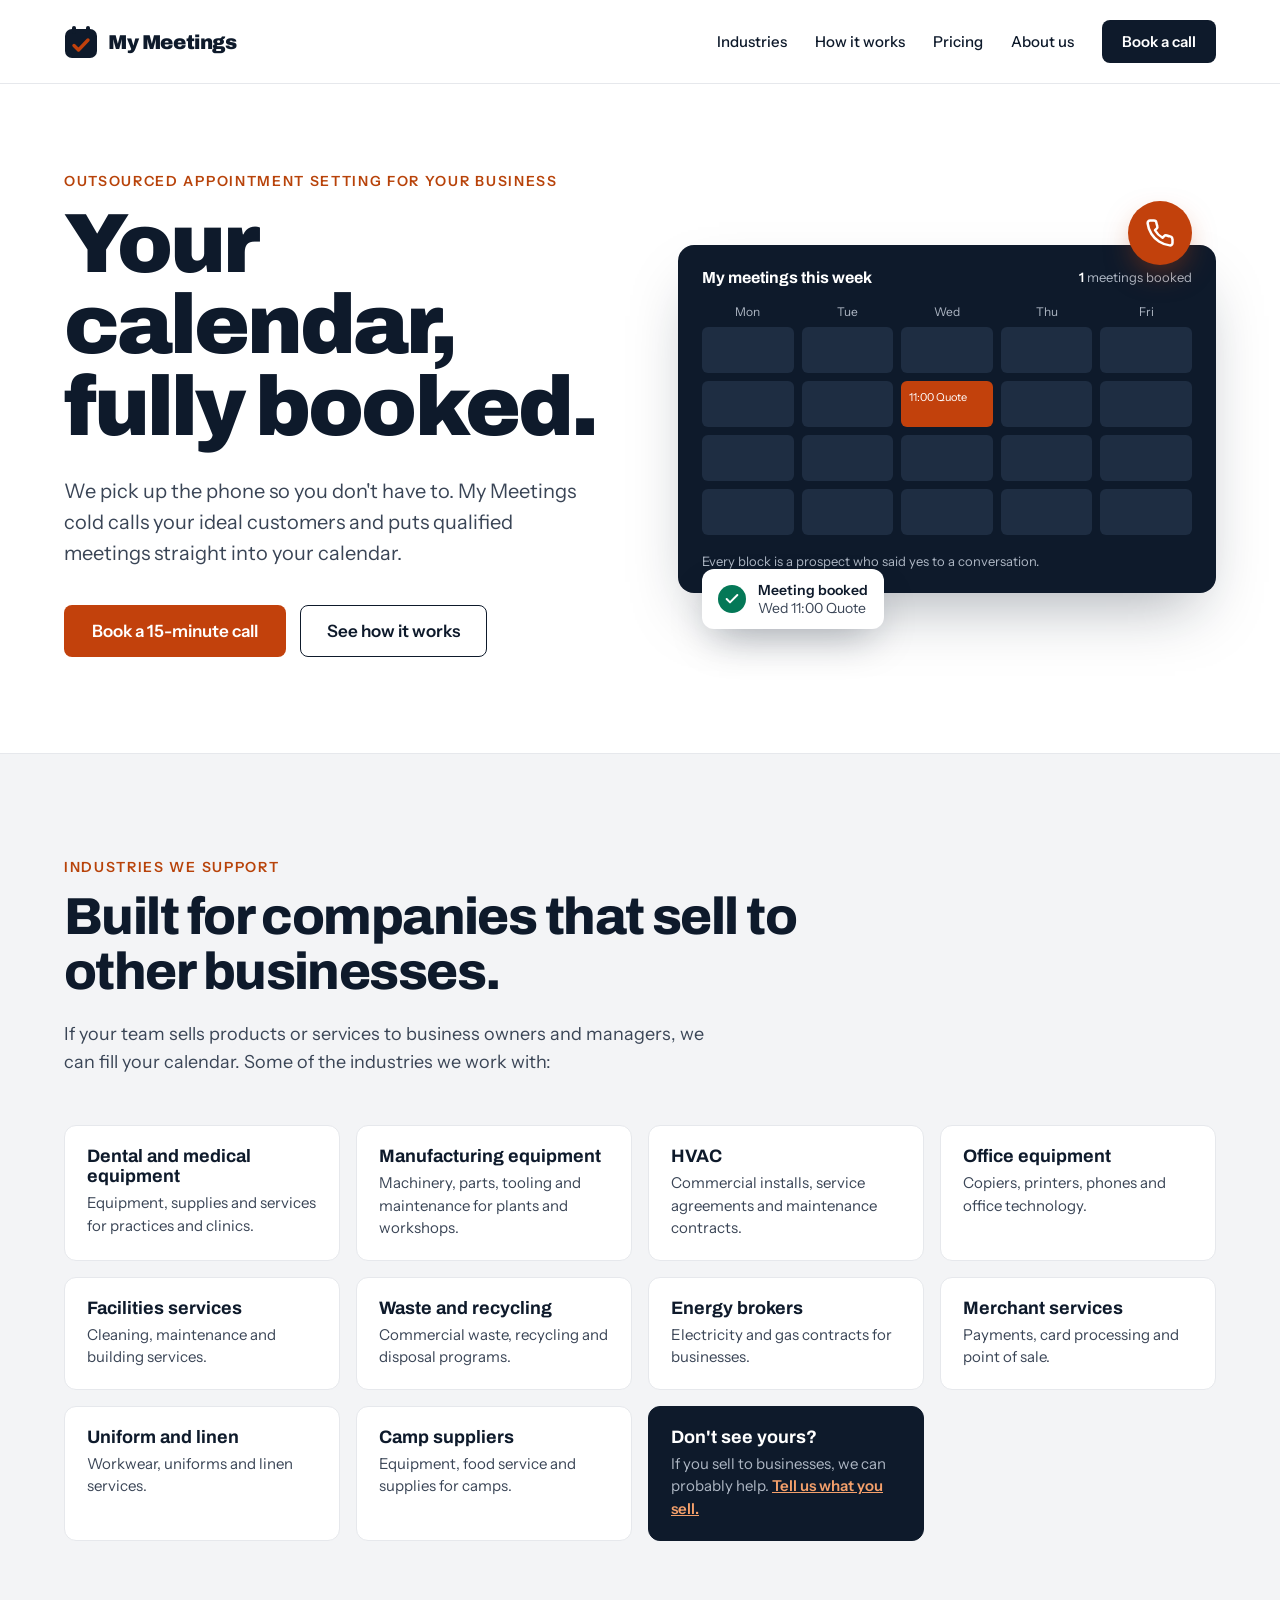
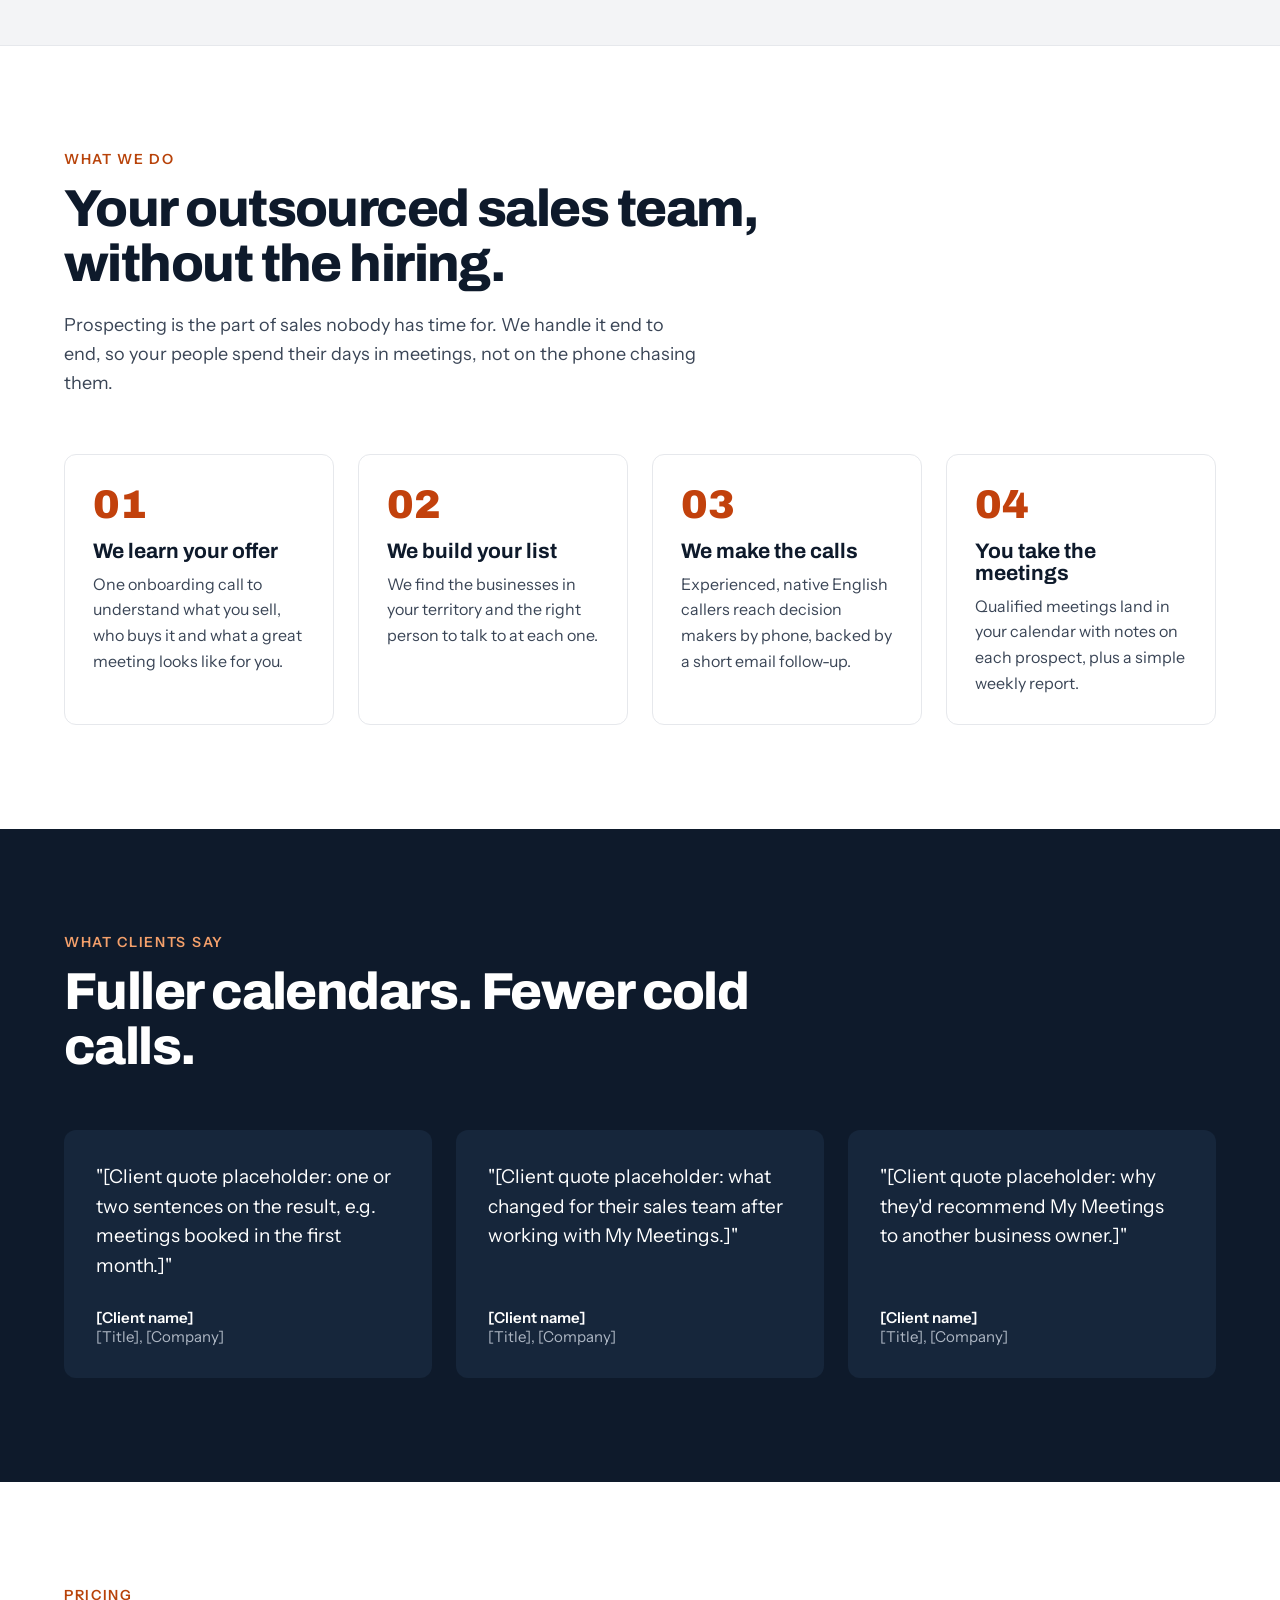
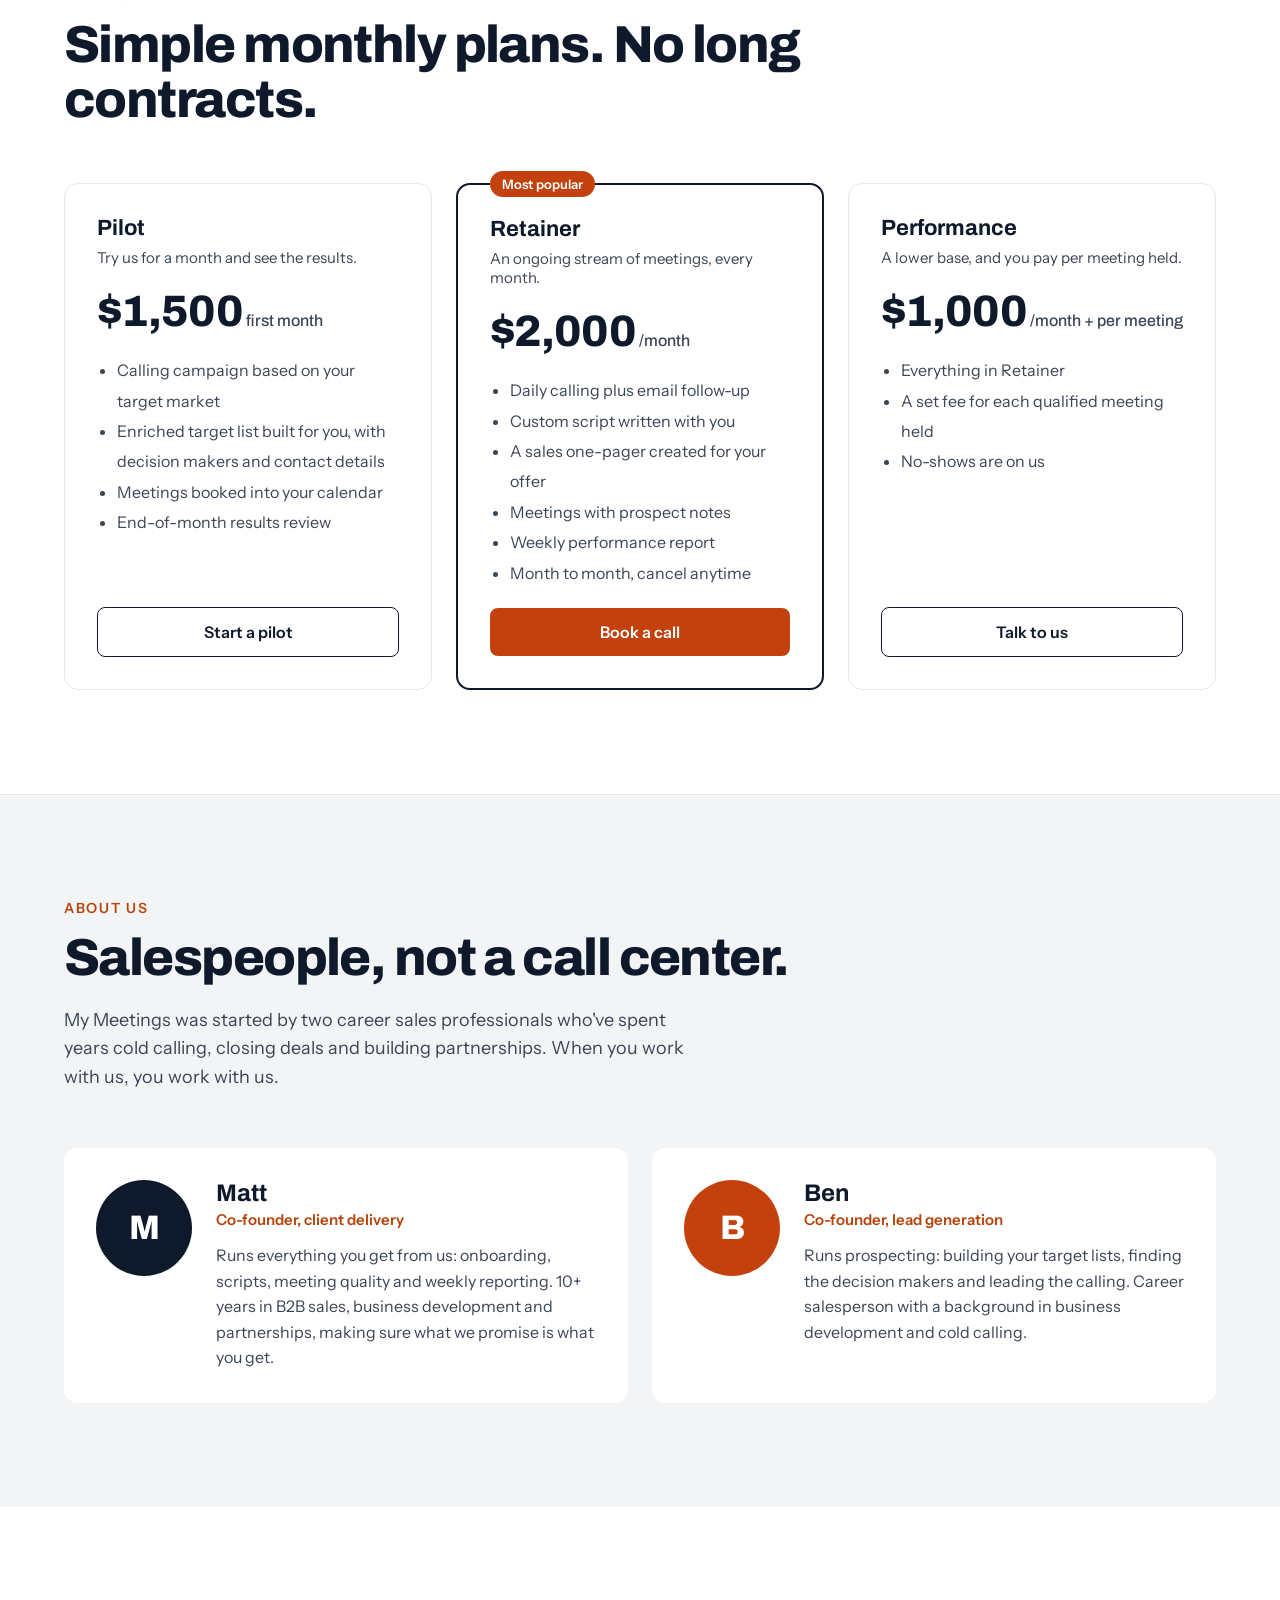
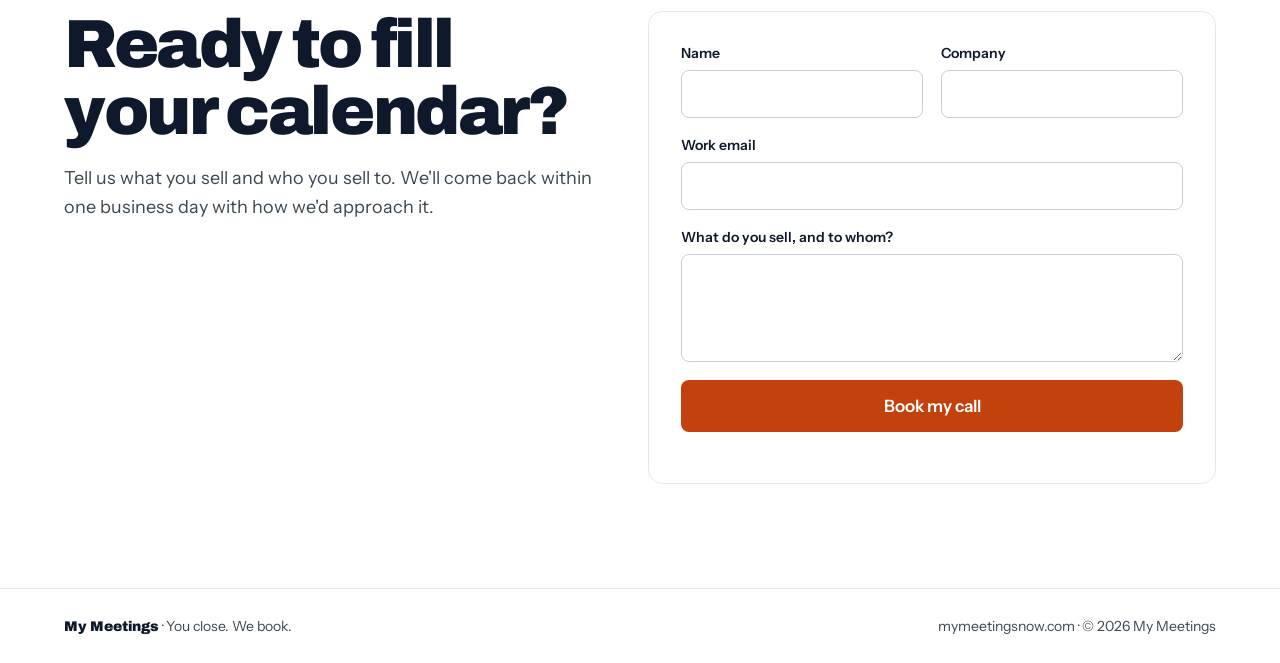
==== index.html @ 38495565 "Update hero copy, add Industries section, refresh pricing and founders - Eyebrow: outsourced appoint" ====
<!doctype html>
<html lang="en">
<head>
<meta charset="utf-8">
<meta name="viewport" content="width=device-width, initial-scale=1">
<title>My Meetings | Outsourced appointment setting for your business</title>
<meta name="description" content="My Meetings books qualified sales meetings for US businesses. We make the cold calls, you take the meetings.">
<link rel="icon" href="data:image/svg+xml,%3Csvg xmlns='http://www.w3.org/2000/svg' viewBox='0 0 34 34'%3E%3Crect x='1' y='4' width='32' height='29' rx='7' fill='%230E1A2B'/%3E%3Crect x='8' y='1' width='4' height='8' rx='2' fill='%230E1A2B'/%3E%3Crect x='22' y='1' width='4' height='8' rx='2' fill='%230E1A2B'/%3E%3Cpath d='M10 20.5l4.5 4.5L24 15' fill='none' stroke='%23C2410C' stroke-width='3.4' stroke-linecap='round' stroke-linejoin='round'/%3E%3C/svg%3E">
<link rel="preconnect" href="https://fonts.googleapis.com">
<link rel="preconnect" href="https://fonts.gstatic.com" crossorigin>
<link href="https://fonts.googleapis.com/css2?family=Archivo:wght@500;700;800;900&family=Instrument+Sans:wght@400;500;600&display=swap" rel="stylesheet">
<style>
  :root {
    --ink: #0E1A2B;
    --ink-2: #16263B;
    --ink-3: #1E2D42;
    --muted: #3A4556;
    --muted-on-dark: #AEB7C4;
    --line: #E6E8EC;
    --soft: #F3F4F6;
    --accent: #C2410C;
    --accent-text: #B8430A;
  }
  * { box-sizing: border-box; }
  html { scroll-behavior: smooth; }
  body { margin: 0; background: #fff; color: var(--ink); font-family: 'Instrument Sans', system-ui, sans-serif; -webkit-font-smoothing: antialiased; }
  a { color: var(--ink); }
  a:hover { color: var(--accent-text); }
  .wrap { max-width: 1200px; margin: 0 auto; padding-left: 24px; padding-right: 24px; }
  .display { font-family: 'Archivo', sans-serif; letter-spacing: -0.03em; }
  .eyebrow { margin: 0 0 14px; font-size: 14px; font-weight: 600; letter-spacing: 0.12em; text-transform: uppercase; color: var(--accent-text); }
  .h2 { margin: 0; font-family: 'Archivo', sans-serif; font-weight: 800; font-size: clamp(34px, 4.4vw, 52px); line-height: 1.05; letter-spacing: -0.03em; max-width: 760px; }
  .lede { margin: 20px 0 0; font-size: 18px; line-height: 1.6; color: var(--muted); max-width: 640px; }
  .section { padding-top: 104px; padding-bottom: 104px; }
  .btn { display: inline-block; text-decoration: none; padding: 16px 28px; border-radius: 8px; font-weight: 600; font-size: 17px; text-align: center; }
  .btn-accent { background: var(--accent); color: #fff; }
  .btn-accent:hover { background: #9A3412; color: #fff; }
  .btn-outline { border: 1.5px solid var(--ink); padding: 14.5px 26px; }
  .btn-dark { background: var(--ink); color: #fff; padding: 12px 20px; font-size: 15px; }
  .btn-dark:hover { color: #fff; background: #000; }

  /* Header */
  header { border-bottom: 1px solid var(--line); }
  nav { display: flex; flex-wrap: wrap; align-items: center; justify-content: space-between; gap: 16px; padding-top: 20px; padding-bottom: 20px; }
  .brand { display: flex; align-items: center; gap: 10px; text-decoration: none; }
  .logo { width: 34px; height: 34px; flex: none; }
  .brand-name { font-family: 'Archivo', sans-serif; font-weight: 900; font-size: 20px; letter-spacing: -0.02em; }
  .nav-links { display: flex; flex-wrap: wrap; align-items: center; gap: 28px; font-size: 15px; font-weight: 500; }
  .nav-links a { text-decoration: none; }

  /* Hero */
  .hero { display: flex; flex-wrap: wrap; align-items: center; gap: 56px; padding-top: 88px; padding-bottom: 96px; }
  .hero-copy { flex: 1 1 460px; min-width: 0; }
  .hero h1 { margin: 0; font-family: 'Archivo', sans-serif; font-weight: 900; font-size: clamp(48px, 7vw, 84px); line-height: 0.97; letter-spacing: -0.035em; }
  .hero-sub { margin: 28px 0 0; font-size: 20px; line-height: 1.55; color: var(--muted); max-width: 520px; }
  .hero-ctas { margin-top: 36px; display: flex; flex-wrap: wrap; gap: 14px; }
  .hero-visual { flex: 1 1 440px; min-width: 0; }
  .cal { background: var(--ink); border-radius: 16px; padding: 24px; box-shadow: 0 30px 60px -20px rgba(14,26,43,0.35); }
  .cal-head { display: flex; flex-wrap: wrap; justify-content: space-between; align-items: center; gap: 4px 12px; color: #fff; margin-bottom: 18px; }
  .cal-head strong { font-family: 'Archivo', sans-serif; font-weight: 700; font-size: 16px; }
  .cal-head span, .cal-foot { font-size: 13px; color: var(--muted-on-dark); }
  .cal-grid { display: grid; grid-template-columns: repeat(5, minmax(0, 1fr)); gap: 8px; }
  .cal-col { display: flex; flex-direction: column; gap: 8px; }
  .cal-day { font-size: 12px; color: var(--muted-on-dark); text-align: center; }
  .slot { height: 46px; border-radius: 6px; background: var(--ink-3); }
  .slot.booked { background: var(--accent); color: #fff; padding: 9px 8px; font-size: 11px; line-height: 1.3; overflow: hidden; }
  .cal-foot { margin: 18px 0 0; }
  .cal-head .cal-count { color: #fff; font-weight: 600; }

  /* Hero animation: phone rings, meetings fill the calendar */
  .hero-stage { position: relative; padding-top: 44px; padding-bottom: 36px; }
  .phone-badge { position: absolute; top: 0; right: 24px; width: 64px; height: 64px; border-radius: 50%; background: var(--accent); display: flex; align-items: center; justify-content: center; box-shadow: 0 12px 30px -8px rgba(194,65,12,0.55); z-index: 2; }
  .phone-badge svg { width: 30px; height: 30px; }
  .phone-badge::before, .phone-badge::after { content: ""; position: absolute; inset: 0; border-radius: 50%; border: 2px solid var(--accent); opacity: 0; }
  .toast { position: absolute; left: 24px; bottom: 0; z-index: 2; display: flex; align-items: center; gap: 12px; background: #fff; color: var(--ink); border-radius: 12px; padding: 12px 16px; box-shadow: 0 18px 40px -12px rgba(14,26,43,0.35); font-size: 14px; max-width: calc(100% - 48px); }
  .toast-icon { width: 28px; height: 28px; border-radius: 50%; background: #047857; display: flex; align-items: center; justify-content: center; flex: none; }
  .toast-icon svg { width: 16px; height: 16px; }
  .toast strong { display: block; font-weight: 600; }
  .toast span { color: var(--muted); }

  .anim .slot.booked { background: var(--ink-3); color: transparent; transition: background-color .3s ease, color .3s ease; }
  .anim .slot.booked.on { background: var(--accent); color: #fff; animation: pop .5s cubic-bezier(.2,.9,.3,1.4); }
  .anim .toast { opacity: 0; transform: translateY(10px) scale(.97); transition: opacity .3s ease, transform .3s ease; }
  .anim .toast.show { opacity: 1; transform: none; }
  .anim .phone-badge.ringing svg { animation: wiggle .7s ease-in-out; }
  .anim .phone-badge.ringing::before { animation: ripple 1s ease-out; }
  .anim .phone-badge.ringing::after { animation: ripple 1s ease-out .25s; }
  .anim .cal.fading .slot.booked { transition-duration: .8s; }

  @keyframes pop { 0% { transform: scale(.6); } 100% { transform: scale(1); } }
  @keyframes wiggle {
    0%, 100% { transform: rotate(0); }
    15% { transform: rotate(-18deg); } 30% { transform: rotate(16deg); }
    45% { transform: rotate(-14deg); } 60% { transform: rotate(10deg); } 75% { transform: rotate(-6deg); }
  }
  @keyframes ripple { 0% { transform: scale(1); opacity: .7; } 100% { transform: scale(1.9); opacity: 0; } }

  /* Gentle fade-in on scroll */
  .anim .reveal { opacity: 0; transform: translateY(24px); transition: opacity .7s ease, transform .7s ease; }
  .anim .reveal.in { opacity: 1; transform: none; }

  @media (prefers-reduced-motion: reduce) {
    *, *::before, *::after { animation: none !important; transition: none !important; }
  }

  /* Industries */
  .industries { background: var(--soft); border-top: 1px solid var(--line); border-bottom: 1px solid var(--line); }
  .ind-grid { margin-top: 48px; display: grid; gap: 16px; grid-template-columns: repeat(auto-fill, minmax(240px, 1fr)); }
  .ind { background: #fff; border: 1px solid var(--line); border-radius: 12px; padding: 20px 22px; display: flex; flex-direction: column; gap: 6px; }
  .ind h3 { margin: 0; font-family: 'Archivo', sans-serif; font-weight: 700; font-size: 18px; }
  .ind p { margin: 0; font-size: 15px; line-height: 1.5; color: var(--muted); }
  .ind.more { background: var(--ink); border-color: var(--ink); }
  .ind.more h3 { color: #fff; }
  .ind.more p { color: var(--muted-on-dark); }
  .ind.more a { color: #F4A06B; font-weight: 600; }

  /* Steps */
  .grid { margin-top: 56px; display: grid; gap: 24px; }
  .grid-4 { grid-template-columns: repeat(auto-fit, minmax(240px, 1fr)); }
  .grid-3 { grid-template-columns: repeat(auto-fit, minmax(280px, 1fr)); align-items: stretch; }
  .grid-2 { grid-template-columns: repeat(auto-fit, minmax(320px, 1fr)); }
  .card { border: 1px solid var(--line); border-radius: 12px; padding: 28px; }
  .step-num { font-family: 'Archivo', sans-serif; font-weight: 900; font-size: 40px; color: var(--accent); }
  .card h3 { margin: 14px 0 10px; font-family: 'Archivo', sans-serif; font-weight: 700; font-size: 21px; }
  .card p { margin: 0; font-size: 16px; line-height: 1.6; color: var(--muted); }

  /* Pricing */
  .plan { border: 1px solid var(--line); border-radius: 14px; padding: 32px; display: flex; flex-direction: column; gap: 20px; position: relative; }
  .plan.featured { border: 2px solid var(--ink); }
  .plan h3 { margin: 0; font-family: 'Archivo', sans-serif; font-weight: 700; font-size: 22px; }
  .plan .desc { margin: 8px 0 0; font-size: 15px; color: var(--muted); }
  .price { font-family: 'Archivo', sans-serif; font-weight: 800; font-size: 44px; letter-spacing: -0.02em; }
  .price small { font-size: 16px; font-weight: 500; color: var(--muted); letter-spacing: 0; }
  .plan ul { margin: 0; padding-left: 20px; font-size: 16px; line-height: 1.9; color: var(--muted); }
  .plan .btn { margin-top: auto; padding: 14px; font-size: 16px; }
  .badge { position: absolute; top: -14px; left: 32px; background: var(--accent); color: #fff; font-size: 13px; font-weight: 600; padding: 5px 12px; border-radius: 999px; }

  /* Founders */
  .founders { background: var(--soft); border-top: 1px solid var(--line); }
  .founder { background: #fff; border-radius: 14px; padding: 32px; display: flex; flex-wrap: wrap; gap: 24px; align-items: flex-start; }
  .avatar { width: 96px; height: 96px; border-radius: 50%; background: var(--ink); color: #fff; display: flex; align-items: center; justify-content: center; font-family: 'Archivo', sans-serif; font-weight: 800; font-size: 34px; flex: none; }
  .avatar.alt { background: var(--accent); }
  .founder-body { flex: 1 1 200px; min-width: 0; }
  .founder h3 { margin: 0; font-family: 'Archivo', sans-serif; font-weight: 700; font-size: 24px; }
  .role { margin: 4px 0 14px; font-size: 15px; font-weight: 600; color: var(--accent-text); }
  .founder p.bio { margin: 0; font-size: 16px; line-height: 1.6; color: var(--muted); }

  /* Contact */
  .contact { display: flex; flex-wrap: wrap; gap: 56px; align-items: flex-start; }
  .contact-copy { flex: 1 1 380px; min-width: 0; }
  .contact h2 { margin: 0; font-family: 'Archivo', sans-serif; font-weight: 900; font-size: clamp(40px, 5.5vw, 68px); line-height: 0.98; letter-spacing: -0.035em; }
  form { flex: 1 1 420px; min-width: 0; display: flex; flex-direction: column; gap: 18px; border: 1px solid var(--line); border-radius: 14px; padding: 32px; }
  .row { display: flex; flex-wrap: wrap; gap: 18px; }
  .row label { flex: 1 1 180px; }
  label { display: flex; flex-direction: column; gap: 8px; font-size: 14px; font-weight: 600; }
  input, textarea { font: inherit; font-weight: 400; font-size: 16px; padding: 13px 14px; border: 1px solid #C9CED6; border-radius: 8px; color: var(--ink); }
  input:focus, textarea:focus { outline: 2px solid var(--accent); outline-offset: 1px; border-color: transparent; }
  textarea { resize: vertical; }
  button { font: inherit; font-weight: 600; font-size: 17px; background: var(--accent); color: #fff; border: 0; padding: 16px; border-radius: 8px; cursor: pointer; }
  button:hover { background: #9A3412; }
  button:disabled { opacity: 0.7; cursor: wait; }
  .hp { display: none; }
  .form-status { margin: 0; font-size: 15px; line-height: 1.5; min-height: 1px; }
  .form-status.ok { color: #047857; font-weight: 600; }
  .form-status.err { color: #B91C1C; font-weight: 600; }

  footer { border-top: 1px solid var(--line); }
  footer .wrap { padding-top: 28px; padding-bottom: 28px; display: flex; flex-wrap: wrap; justify-content: space-between; gap: 12px; font-size: 14px; color: var(--muted); }
  footer strong { font-family: 'Archivo', sans-serif; font-weight: 900; color: var(--ink); }

  @media (max-width: 640px) {
    .section { padding-top: 72px; padding-bottom: 72px; }
    .hero { padding-top: 56px; padding-bottom: 64px; }
    .nav-links { gap: 18px; }
    .slot.booked { font-size: 0; }
    .phone-badge { width: 52px; height: 52px; right: 14px; }
    .phone-badge svg { width: 24px; height: 24px; }
    .cal { padding: 20px 16px; }
  }
</style>
</head>
<body>

<header>
  <nav class="wrap" aria-label="Main">
    <a href="#top" class="brand">
      <svg class="logo" aria-hidden="true" width="34" height="34" viewBox="0 0 34 34"><rect x="1" y="4" width="32" height="29" rx="7" fill="#0E1A2B"/><rect x="8" y="1" width="4" height="8" rx="2" fill="#0E1A2B"/><rect x="22" y="1" width="4" height="8" rx="2" fill="#0E1A2B"/><path d="M10 20.5l4.5 4.5L24 15" fill="none" stroke="#C2410C" stroke-width="3.4" stroke-linecap="round" stroke-linejoin="round"/></svg>
      <span class="brand-name">My Meetings</span>
    </a>
    <div class="nav-links">
      <a href="#industries">Industries</a>
      <a href="#how">How it works</a>
      <a href="#pricing">Pricing</a>
      <a href="#founders">About us</a>
      <a href="#contact" class="btn btn-dark">Book a call</a>
    </div>
  </nav>
</header>

<main>
  <section id="top" class="wrap hero">
    <div class="hero-copy">
      <p class="eyebrow">Outsourced appointment setting for your business</p>
      <h1>Your calendar, fully booked.</h1>
      <p class="hero-sub">We pick up the phone so you don't have to. My Meetings cold calls your ideal customers and puts qualified meetings straight into your calendar.</p>
      <div class="hero-ctas">
        <a href="#contact" class="btn btn-accent">Book a 15-minute call</a>
        <a href="#how" class="btn btn-outline">See how it works</a>
      </div>
    </div>
    <div class="hero-visual">
      <div class="hero-stage">
      <div class="phone-badge" aria-hidden="true">
        <svg viewBox="0 0 24 24" fill="none" stroke="#fff" stroke-width="2" stroke-linecap="round" stroke-linejoin="round"><path d="M22 16.9v3a2 2 0 0 1-2.2 2 19.8 19.8 0 0 1-8.6-3.1 19.5 19.5 0 0 1-6-6A19.8 19.8 0 0 1 2.1 4.2 2 2 0 0 1 4.1 2h3a2 2 0 0 1 2 1.7c.1.9.4 1.8.7 2.7a2 2 0 0 1-.5 2.1L8 9.8a16 16 0 0 0 6 6l1.3-1.3a2 2 0 0 1 2.1-.5c.9.3 1.8.6 2.7.7a2 2 0 0 1 1.7 2z"/></svg>
      </div>
      <div class="cal" role="img" aria-label="Illustration of a sales rep's work week calendar filled with booked meetings">
        <div class="cal-head"><strong>My meetings this week</strong><span><span class="cal-count" id="cal-count">11</span> meetings booked</span></div>
        <div class="cal-grid">
          <div class="cal-col"><div class="cal-day">Mon</div><div class="slot booked">9:00 Intro call</div><div class="slot"></div><div class="slot booked">1:00 Site visit</div><div class="slot booked">3:30 Demo</div></div>
          <div class="cal-col"><div class="cal-day">Tue</div><div class="slot"></div><div class="slot booked">10:30 Audit</div><div class="slot booked">1:00 Intro call</div><div class="slot"></div></div>
          <div class="cal-col"><div class="cal-day">Wed</div><div class="slot booked">9:30 Demo</div><div class="slot booked">11:00 Quote</div><div class="slot"></div><div class="slot booked">4:00 Intro call</div></div>
          <div class="cal-col"><div class="cal-day">Thu</div><div class="slot booked">9:00 Site visit</div><div class="slot"></div><div class="slot booked">2:00 Audit</div><div class="slot booked">3:30 Demo</div></div>
          <div class="cal-col"><div class="cal-day">Fri</div><div class="slot booked">10:00 Intro call</div><div class="slot booked">11:30 Quote</div><div class="slot"></div><div class="slot"></div></div>
        </div>
        <p class="cal-foot">Every block is a prospect who said yes to a conversation.</p>
      </div>
      <div class="toast" id="toast" aria-hidden="true">
        <div class="toast-icon"><svg viewBox="0 0 24 24" fill="none" stroke="#fff" stroke-width="3" stroke-linecap="round" stroke-linejoin="round"><path d="M20 6 9 17l-5-5"/></svg></div>
        <div><strong>Meeting booked</strong><span id="toast-text">Thu 2:00 Audit</span></div>
      </div>
      </div>
    </div>
  </section>

  <section id="industries" class="industries">
    <div class="wrap section">
      <p class="eyebrow">Industries we support</p>
      <h2 class="h2">Built for companies that sell to other businesses.</h2>
      <p class="lede">If your team sells products or services to business owners and managers, we can fill your calendar. Some of the industries we work with:</p>
      <div class="ind-grid">
        <div class="ind"><h3>Dental and medical equipment</h3><p>Equipment, supplies and services for practices and clinics.</p></div>
        <div class="ind"><h3>Manufacturing equipment</h3><p>Machinery, parts, tooling and maintenance for plants and workshops.</p></div>
        <div class="ind"><h3>HVAC</h3><p>Commercial installs, service agreements and maintenance contracts.</p></div>
        <div class="ind"><h3>Office equipment</h3><p>Copiers, printers, phones and office technology.</p></div>
        <div class="ind"><h3>Facilities services</h3><p>Cleaning, maintenance and building services.</p></div>
        <div class="ind"><h3>Waste and recycling</h3><p>Commercial waste, recycling and disposal programs.</p></div>
        <div class="ind"><h3>Energy brokers</h3><p>Electricity and gas contracts for businesses.</p></div>
        <div class="ind"><h3>Merchant services</h3><p>Payments, card processing and point of sale.</p></div>
        <div class="ind"><h3>Uniform and linen</h3><p>Workwear, uniforms and linen services.</p></div>
        <div class="ind"><h3>Camp suppliers</h3><p>Equipment, food service and supplies for camps.</p></div>
        <div class="ind more"><h3>Don't see yours?</h3><p>If you sell to businesses, we can probably help. <a href="#contact">Tell us what you sell.</a></p></div>
      </div>
    </div>
  </section>

  <section id="how" class="wrap section">
    <p class="eyebrow">What we do</p>
    <h2 class="h2">Your outsourced sales team, without the hiring.</h2>
    <p class="lede">Prospecting is the part of sales nobody has time for. We handle it end to end, so your people spend their days in meetings, not on the phone chasing them.</p>
    <div class="grid grid-4">
      <div class="card"><div class="step-num">01</div><h3>We learn your offer</h3><p>One onboarding call to understand what you sell, who buys it and what a great meeting looks like for you.</p></div>
      <div class="card"><div class="step-num">02</div><h3>We build your list</h3><p>We find the businesses in your territory and the right person to talk to at each one.</p></div>
      <div class="card"><div class="step-num">03</div><h3>We make the calls</h3><p>Experienced, native English callers reach decision makers by phone, backed by a short email follow-up.</p></div>
      <div class="card"><div class="step-num">04</div><h3>You take the meetings</h3><p>Qualified meetings land in your calendar with notes on each prospect, plus a simple weekly report.</p></div>
    </div>
  </section>

  <!-- CLIENT QUOTES: placeholders. Replace each quote, name, title and company with real testimonials. -->
  <section aria-label="What clients say" style="background:#0E1A2B;color:#fff">
    <div class="wrap section">
      <p class="eyebrow" style="color:#F4A06B">What clients say</p>
      <h2 class="h2">Fuller calendars. Fewer cold calls.</h2>
      <div class="grid grid-3">
        <figure style="margin:0;background:#16263B;border-radius:12px;padding:32px;display:flex;flex-direction:column;justify-content:space-between;gap:28px">
          <blockquote style="margin:0;font-size:19px;line-height:1.55">"[Client quote placeholder: one or two sentences on the result, e.g. meetings booked in the first month.]"</blockquote>
          <figcaption style="font-size:15px;color:#AEB7C4"><strong style="color:#fff;font-weight:600">[Client name]</strong><br>[Title], [Company]</figcaption>
        </figure>
        <figure style="margin:0;background:#16263B;border-radius:12px;padding:32px;display:flex;flex-direction:column;justify-content:space-between;gap:28px">
          <blockquote style="margin:0;font-size:19px;line-height:1.55">"[Client quote placeholder: what changed for their sales team after working with My Meetings.]"</blockquote>
          <figcaption style="font-size:15px;color:#AEB7C4"><strong style="color:#fff;font-weight:600">[Client name]</strong><br>[Title], [Company]</figcaption>
        </figure>
        <figure style="margin:0;background:#16263B;border-radius:12px;padding:32px;display:flex;flex-direction:column;justify-content:space-between;gap:28px">
          <blockquote style="margin:0;font-size:19px;line-height:1.55">"[Client quote placeholder: why they'd recommend My Meetings to another business owner.]"</blockquote>
          <figcaption style="font-size:15px;color:#AEB7C4"><strong style="color:#fff;font-weight:600">[Client name]</strong><br>[Title], [Company]</figcaption>
        </figure>
      </div>
    </div>
  </section>

  <section id="pricing" class="wrap section">
    <p class="eyebrow">Pricing</p>
    <h2 class="h2">Simple monthly plans. No long contracts.</h2>
    <div class="grid grid-3">
      <div class="plan">
        <div><h3>Pilot</h3><p class="desc">Try us for a month and see the results.</p></div>
        <div class="price">$1,500<small> first month</small></div>
        <ul><li>Calling campaign based on your target market</li><li>Enriched target list built for you, with decision makers and contact details</li><li>Meetings booked into your calendar</li><li>End-of-month results review</li></ul>
        <a href="#contact" class="btn btn-outline">Start a pilot</a>
      </div>
      <div class="plan featured">
        <span class="badge">Most popular</span>
        <div><h3>Retainer</h3><p class="desc">An ongoing stream of meetings, every month.</p></div>
        <div class="price">$2,000<small> /month</small></div>
        <ul><li>Daily calling plus email follow-up</li><li>Custom script written with you</li><li>A sales one-pager created for your offer</li><li>Meetings with prospect notes</li><li>Weekly performance report</li><li>Month to month, cancel anytime</li></ul>
        <a href="#contact" class="btn btn-accent">Book a call</a>
      </div>
      <div class="plan">
        <div><h3>Performance</h3><p class="desc">A lower base, and you pay per meeting held.</p></div>
        <div class="price">$1,000<small> /month + per meeting</small></div>
        <ul><li>Everything in Retainer</li><li>A set fee for each qualified meeting held</li><li>No-shows are on us</li></ul>
        <a href="#contact" class="btn btn-outline">Talk to us</a>
      </div>
    </div>
  </section>

  <section id="founders" class="founders">
    <div class="wrap section">
      <p class="eyebrow">About us</p>
      <h2 class="h2">Salespeople, not a call center.</h2>
      <p class="lede">My Meetings was started by two career sales professionals who've spent years cold calling, closing deals and building partnerships. When you work with us, you work with us.</p>
      <div class="grid grid-2">
        <div class="founder">
          <div class="avatar" aria-hidden="true">M</div>
          <div class="founder-body"><h3>Matt</h3><p class="role">Co-founder, client delivery</p><p class="bio">Runs everything you get from us: onboarding, scripts, meeting quality and weekly reporting. 10+ years in B2B sales, business development and partnerships, making sure what we promise is what you get.</p></div>
        </div>
        <div class="founder">
          <div class="avatar alt" aria-hidden="true">B</div>
          <div class="founder-body"><h3>Ben</h3><p class="role">Co-founder, lead generation</p><p class="bio">Runs prospecting: building your target lists, finding the decision makers and leading the calling. Career salesperson with a background in business development and cold calling.</p></div>
        </div>
      </div>
    </div>
  </section>

  <section id="contact" class="wrap section contact">
    <div class="contact-copy">
      <h2>Ready to fill your calendar?</h2>
      <p class="lede">Tell us what you sell and who you sell to. We'll come back within one business day with how we'd approach it.</p>
    </div>
    <!-- Contact form: submissions are sent by Web3Forms to the inbox linked to this access key. -->
    <form id="contact-form" action="https://api.web3forms.com/submit" method="POST">
      <input type="hidden" name="access_key" value="03706ef1-db2f-48df-b37d-ba718adffcc2">
      <input type="hidden" name="subject" value="New My Meetings website enquiry">
      <input type="hidden" name="from_name" value="My Meetings website">
      <input type="checkbox" name="botcheck" class="hp" tabindex="-1" autocomplete="off" aria-hidden="true">
      <div class="row">
        <label>Name<input type="text" name="name" autocomplete="name" required></label>
        <label>Company<input type="text" name="company" autocomplete="organization"></label>
      </div>
      <label>Work email<input type="email" name="email" autocomplete="email" required></label>
      <label>What do you sell, and to whom?<textarea name="message" rows="4"></textarea></label>
      <button type="submit">Book my call</button>
      <p id="form-status" class="form-status" role="status" aria-live="polite"></p>
    </form>
  </section>
</main>

<footer>
  <div class="wrap">
    <span><strong>My Meetings</strong> · You close. We book.</span>
    <span>mymeetingsnow.com · © 2026 My Meetings</span>
  </div>
</footer>

<script>
  /* Hero animation and scroll fade-ins. Skipped entirely for visitors who prefer reduced motion. */
  (function () {
    var reduce = window.matchMedia && window.matchMedia('(prefers-reduced-motion: reduce)').matches;
    if (reduce) return;
    document.documentElement.classList.add('anim');

    var cal = document.querySelector('.cal');
    var phone = document.querySelector('.phone-badge');
    var toast = document.getElementById('toast');
    var toastText = document.getElementById('toast-text');
    var count = document.getElementById('cal-count');
    var slots = Array.prototype.slice.call(document.querySelectorAll('.slot.booked'));
    slots.forEach(function (s) {
      var col = s.parentNode;
      var day = col.querySelector('.cal-day');
      s.setAttribute('data-label', (day ? day.textContent + ' ' : '') + s.textContent);
    });

    function shuffled(list) {
      var a = list.slice();
      for (var i = a.length - 1; i > 0; i--) { var j = Math.floor(Math.random() * (i + 1)); var t = a[i]; a[i] = a[j]; a[j] = t; }
      return a;
    }

    function cycle() {
      slots.forEach(function (s) { s.classList.remove('on'); });
      cal.classList.remove('fading');
      count.textContent = '0';
      var order = shuffled(slots);
      var i = 0;
      function next() {
        if (i >= order.length) {
          setTimeout(function () { toast.classList.remove('show'); }, 1200);
          setTimeout(function () { cal.classList.add('fading'); cycle(); }, 4500);
          return;
        }
        var slot = order[i];
        phone.classList.remove('ringing');
        void phone.offsetWidth;
        phone.classList.add('ringing');
        setTimeout(function () {
          slot.classList.add('on');
          i++;
          count.textContent = String(i);
          toastText.textContent = slot.getAttribute('data-label');
          toast.classList.remove('show');
          void toast.offsetWidth;
          toast.classList.add('show');
          setTimeout(next, 900);
        }, 650);
      }
      setTimeout(next, 700);
    }
    cycle();

    var revealEls = document.querySelectorAll('.card, .plan, .founder, figure, .h2, .lede, form');
    if ('IntersectionObserver' in window) {
      var io = new IntersectionObserver(function (entries) {
        entries.forEach(function (e) {
          if (e.isIntersecting) { e.target.classList.add('in'); io.unobserve(e.target); }
        });
      }, { threshold: 0.15 });
      Array.prototype.forEach.call(revealEls, function (el, n) {
        el.classList.add('reveal');
        el.style.transitionDelay = ((n % 4) * 90) + 'ms';
        io.observe(el);
      });
    }
  })();

  (function () {
    var form = document.getElementById('contact-form');
    var status = document.getElementById('form-status');
    if (!form || !window.fetch) return;
    form.addEventListener('submit', function (e) {
      e.preventDefault();
      var button = form.querySelector('button[type="submit"]');
      button.disabled = true;
      button.textContent = 'Sending...';
      status.className = 'form-status';
      status.textContent = '';
      fetch(form.action, {
        method: 'POST',
        headers: { 'Accept': 'application/json' },
        body: new FormData(form)
      })
        .then(function (res) { return res.json(); })
        .then(function (data) {
          if (data && data.success) {
            form.reset();
            status.className = 'form-status ok';
            status.textContent = "Thanks! We'll be in touch within one business day.";
          } else {
            throw new Error('failed');
          }
        })
        .catch(function () {
          status.className = 'form-status err';
          status.textContent = 'Something went wrong. Please try again in a moment.';
        })
        .then(function () {
          button.disabled = false;
          button.textContent = 'Book my call';
        });
    });
  })();
</script>

</body>
</html>
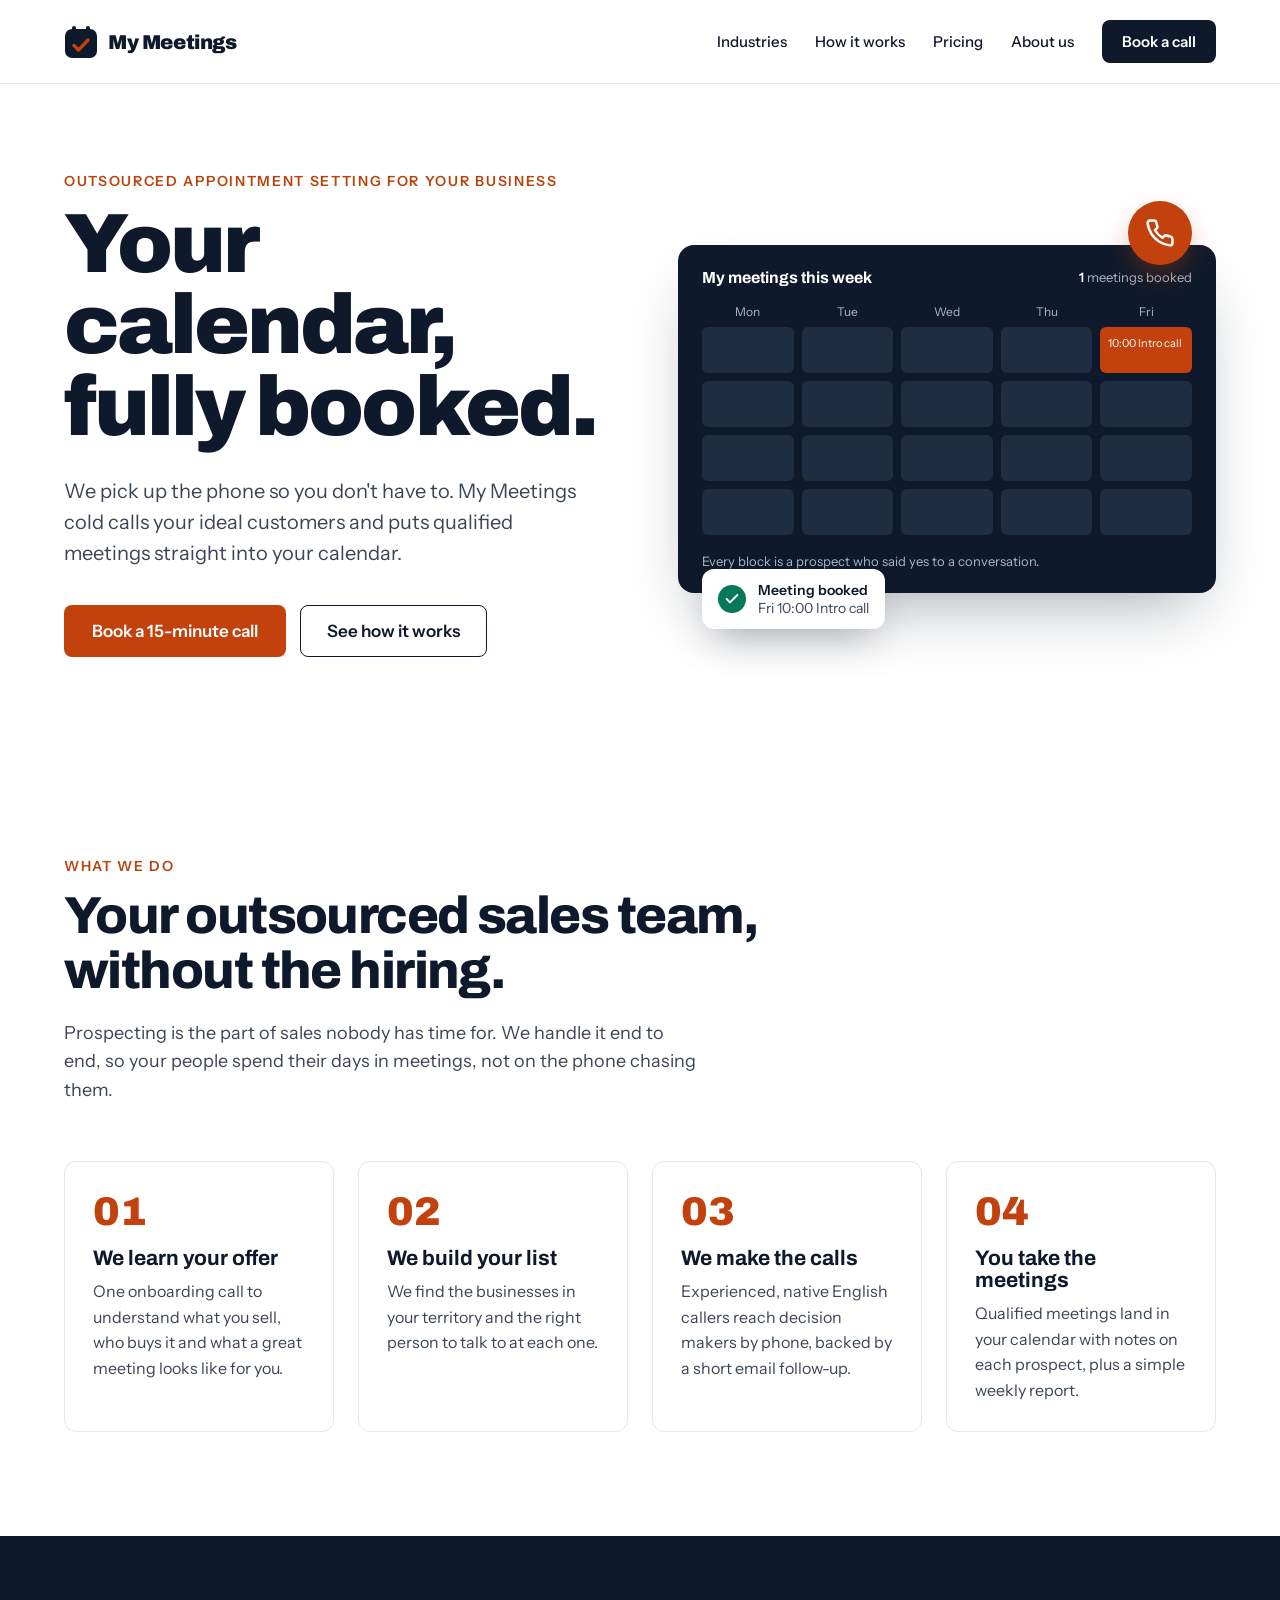
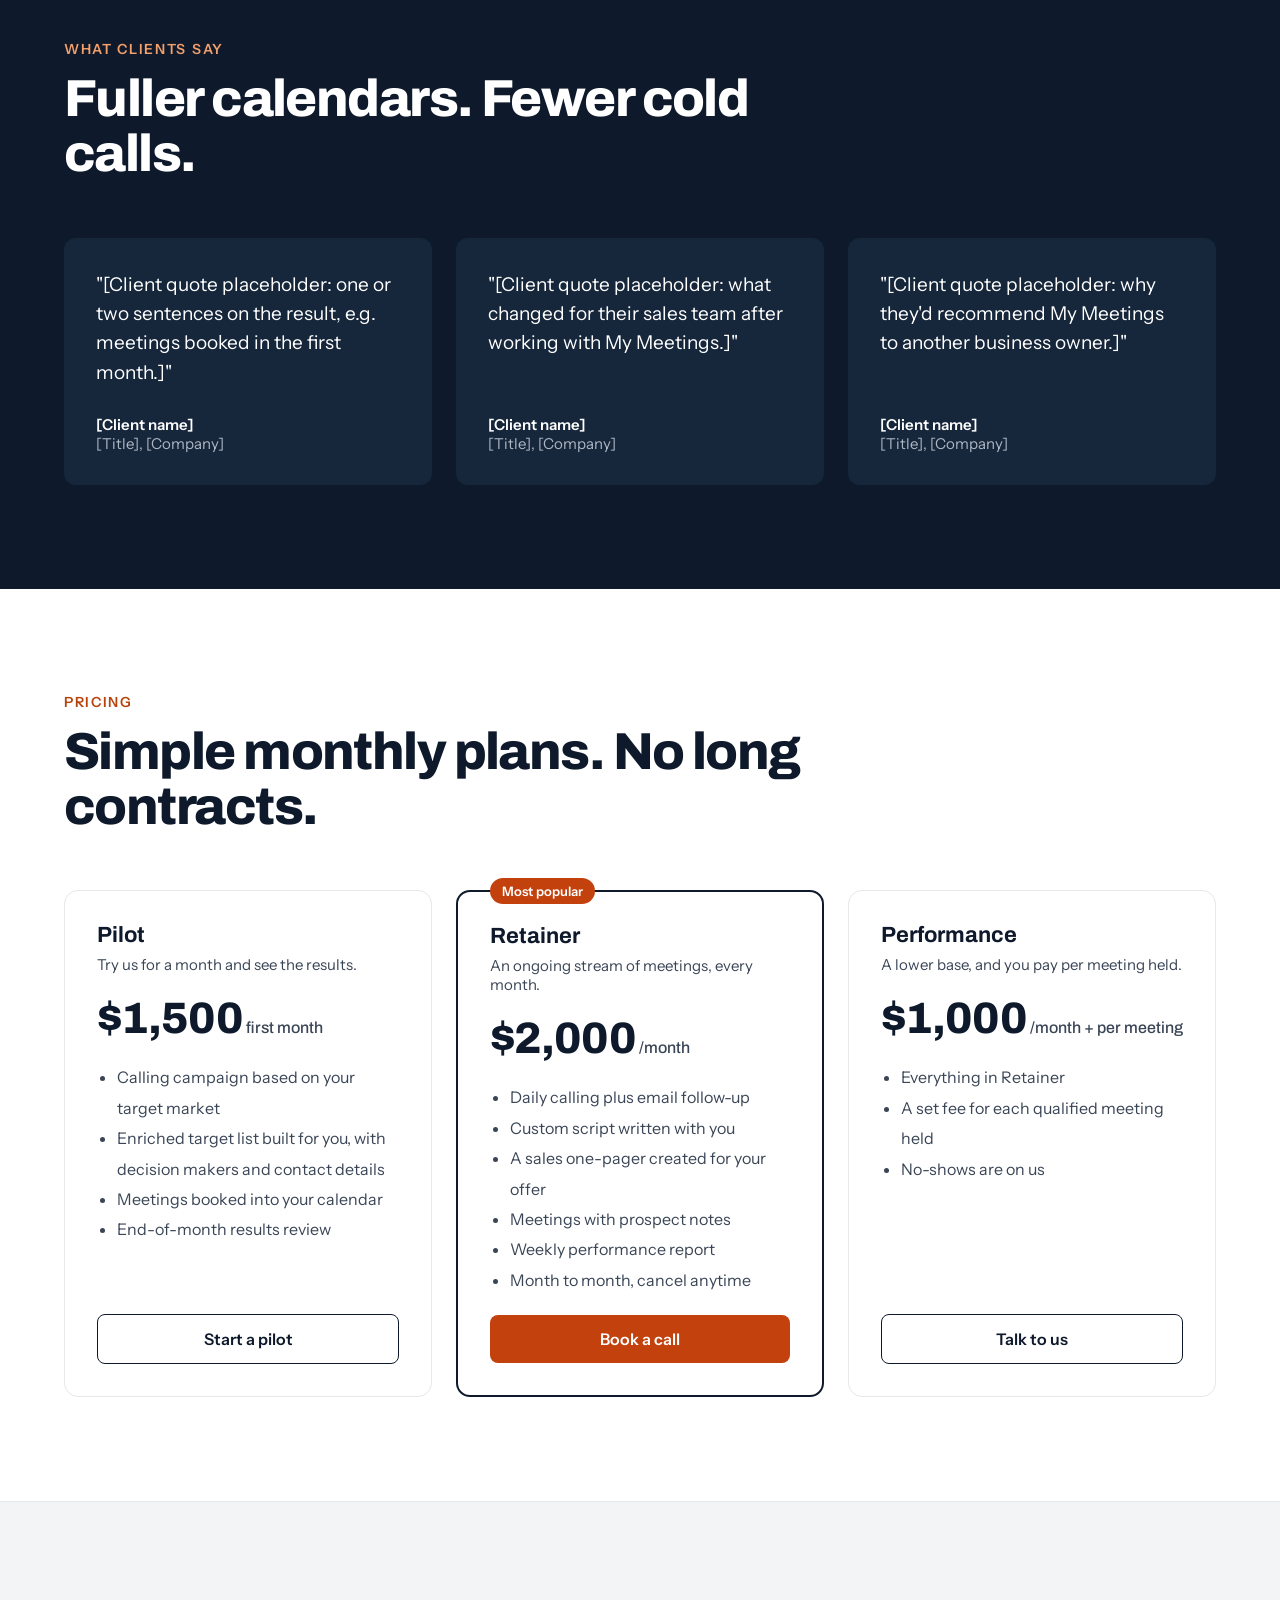
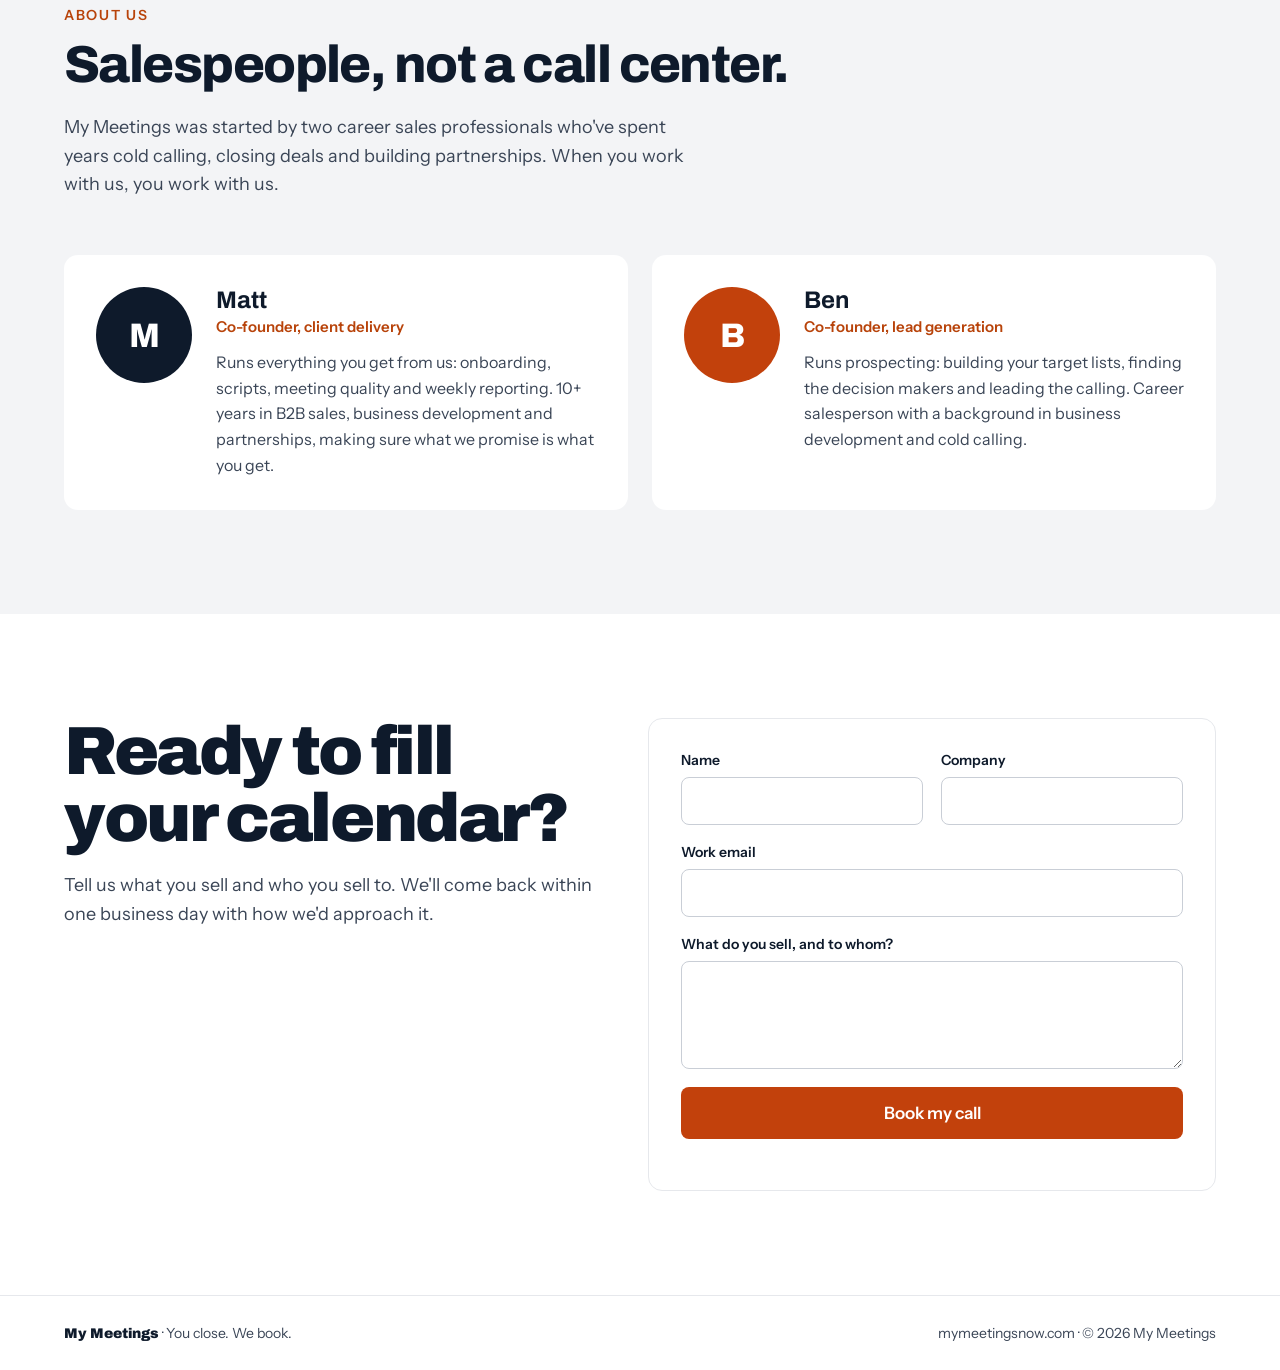
==== commit ca10a405: "Move Industries to its own page at /industries/ - New industries/index.html with the industry tiles " ====
--- a/index.html
+++ b/index.html
@@ -9,175 +9,7 @@
 <link rel="preconnect" href="https://fonts.googleapis.com">
 <link rel="preconnect" href="https://fonts.gstatic.com" crossorigin>
 <link href="https://fonts.googleapis.com/css2?family=Archivo:wght@500;700;800;900&family=Instrument+Sans:wght@400;500;600&display=swap" rel="stylesheet">
-<style>
-  :root {
-    --ink: #0E1A2B;
-    --ink-2: #16263B;
-    --ink-3: #1E2D42;
-    --muted: #3A4556;
-    --muted-on-dark: #AEB7C4;
-    --line: #E6E8EC;
-    --soft: #F3F4F6;
-    --accent: #C2410C;
-    --accent-text: #B8430A;
-  }
-  * { box-sizing: border-box; }
-  html { scroll-behavior: smooth; }
-  body { margin: 0; background: #fff; color: var(--ink); font-family: 'Instrument Sans', system-ui, sans-serif; -webkit-font-smoothing: antialiased; }
-  a { color: var(--ink); }
-  a:hover { color: var(--accent-text); }
-  .wrap { max-width: 1200px; margin: 0 auto; padding-left: 24px; padding-right: 24px; }
-  .display { font-family: 'Archivo', sans-serif; letter-spacing: -0.03em; }
-  .eyebrow { margin: 0 0 14px; font-size: 14px; font-weight: 600; letter-spacing: 0.12em; text-transform: uppercase; color: var(--accent-text); }
-  .h2 { margin: 0; font-family: 'Archivo', sans-serif; font-weight: 800; font-size: clamp(34px, 4.4vw, 52px); line-height: 1.05; letter-spacing: -0.03em; max-width: 760px; }
-  .lede { margin: 20px 0 0; font-size: 18px; line-height: 1.6; color: var(--muted); max-width: 640px; }
-  .section { padding-top: 104px; padding-bottom: 104px; }
-  .btn { display: inline-block; text-decoration: none; padding: 16px 28px; border-radius: 8px; font-weight: 600; font-size: 17px; text-align: center; }
-  .btn-accent { background: var(--accent); color: #fff; }
-  .btn-accent:hover { background: #9A3412; color: #fff; }
-  .btn-outline { border: 1.5px solid var(--ink); padding: 14.5px 26px; }
-  .btn-dark { background: var(--ink); color: #fff; padding: 12px 20px; font-size: 15px; }
-  .btn-dark:hover { color: #fff; background: #000; }
-
-  /* Header */
-  header { border-bottom: 1px solid var(--line); }
-  nav { display: flex; flex-wrap: wrap; align-items: center; justify-content: space-between; gap: 16px; padding-top: 20px; padding-bottom: 20px; }
-  .brand { display: flex; align-items: center; gap: 10px; text-decoration: none; }
-  .logo { width: 34px; height: 34px; flex: none; }
-  .brand-name { font-family: 'Archivo', sans-serif; font-weight: 900; font-size: 20px; letter-spacing: -0.02em; }
-  .nav-links { display: flex; flex-wrap: wrap; align-items: center; gap: 28px; font-size: 15px; font-weight: 500; }
-  .nav-links a { text-decoration: none; }
-
-  /* Hero */
-  .hero { display: flex; flex-wrap: wrap; align-items: center; gap: 56px; padding-top: 88px; padding-bottom: 96px; }
-  .hero-copy { flex: 1 1 460px; min-width: 0; }
-  .hero h1 { margin: 0; font-family: 'Archivo', sans-serif; font-weight: 900; font-size: clamp(48px, 7vw, 84px); line-height: 0.97; letter-spacing: -0.035em; }
-  .hero-sub { margin: 28px 0 0; font-size: 20px; line-height: 1.55; color: var(--muted); max-width: 520px; }
-  .hero-ctas { margin-top: 36px; display: flex; flex-wrap: wrap; gap: 14px; }
-  .hero-visual { flex: 1 1 440px; min-width: 0; }
-  .cal { background: var(--ink); border-radius: 16px; padding: 24px; box-shadow: 0 30px 60px -20px rgba(14,26,43,0.35); }
-  .cal-head { display: flex; flex-wrap: wrap; justify-content: space-between; align-items: center; gap: 4px 12px; color: #fff; margin-bottom: 18px; }
-  .cal-head strong { font-family: 'Archivo', sans-serif; font-weight: 700; font-size: 16px; }
-  .cal-head span, .cal-foot { font-size: 13px; color: var(--muted-on-dark); }
-  .cal-grid { display: grid; grid-template-columns: repeat(5, minmax(0, 1fr)); gap: 8px; }
-  .cal-col { display: flex; flex-direction: column; gap: 8px; }
-  .cal-day { font-size: 12px; color: var(--muted-on-dark); text-align: center; }
-  .slot { height: 46px; border-radius: 6px; background: var(--ink-3); }
-  .slot.booked { background: var(--accent); color: #fff; padding: 9px 8px; font-size: 11px; line-height: 1.3; overflow: hidden; }
-  .cal-foot { margin: 18px 0 0; }
-  .cal-head .cal-count { color: #fff; font-weight: 600; }
-
-  /* Hero animation: phone rings, meetings fill the calendar */
-  .hero-stage { position: relative; padding-top: 44px; padding-bottom: 36px; }
-  .phone-badge { position: absolute; top: 0; right: 24px; width: 64px; height: 64px; border-radius: 50%; background: var(--accent); display: flex; align-items: center; justify-content: center; box-shadow: 0 12px 30px -8px rgba(194,65,12,0.55); z-index: 2; }
-  .phone-badge svg { width: 30px; height: 30px; }
-  .phone-badge::before, .phone-badge::after { content: ""; position: absolute; inset: 0; border-radius: 50%; border: 2px solid var(--accent); opacity: 0; }
-  .toast { position: absolute; left: 24px; bottom: 0; z-index: 2; display: flex; align-items: center; gap: 12px; background: #fff; color: var(--ink); border-radius: 12px; padding: 12px 16px; box-shadow: 0 18px 40px -12px rgba(14,26,43,0.35); font-size: 14px; max-width: calc(100% - 48px); }
-  .toast-icon { width: 28px; height: 28px; border-radius: 50%; background: #047857; display: flex; align-items: center; justify-content: center; flex: none; }
-  .toast-icon svg { width: 16px; height: 16px; }
-  .toast strong { display: block; font-weight: 600; }
-  .toast span { color: var(--muted); }
-
-  .anim .slot.booked { background: var(--ink-3); color: transparent; transition: background-color .3s ease, color .3s ease; }
-  .anim .slot.booked.on { background: var(--accent); color: #fff; animation: pop .5s cubic-bezier(.2,.9,.3,1.4); }
-  .anim .toast { opacity: 0; transform: translateY(10px) scale(.97); transition: opacity .3s ease, transform .3s ease; }
-  .anim .toast.show { opacity: 1; transform: none; }
-  .anim .phone-badge.ringing svg { animation: wiggle .7s ease-in-out; }
-  .anim .phone-badge.ringing::before { animation: ripple 1s ease-out; }
-  .anim .phone-badge.ringing::after { animation: ripple 1s ease-out .25s; }
-  .anim .cal.fading .slot.booked { transition-duration: .8s; }
-
-  @keyframes pop { 0% { transform: scale(.6); } 100% { transform: scale(1); } }
-  @keyframes wiggle {
-    0%, 100% { transform: rotate(0); }
-    15% { transform: rotate(-18deg); } 30% { transform: rotate(16deg); }
-    45% { transform: rotate(-14deg); } 60% { transform: rotate(10deg); } 75% { transform: rotate(-6deg); }
-  }
-  @keyframes ripple { 0% { transform: scale(1); opacity: .7; } 100% { transform: scale(1.9); opacity: 0; } }
-
-  /* Gentle fade-in on scroll */
-  .anim .reveal { opacity: 0; transform: translateY(24px); transition: opacity .7s ease, transform .7s ease; }
-  .anim .reveal.in { opacity: 1; transform: none; }
-
-  @media (prefers-reduced-motion: reduce) {
-    *, *::before, *::after { animation: none !important; transition: none !important; }
-  }
-
-  /* Industries */
-  .industries { background: var(--soft); border-top: 1px solid var(--line); border-bottom: 1px solid var(--line); }
-  .ind-grid { margin-top: 48px; display: grid; gap: 16px; grid-template-columns: repeat(auto-fill, minmax(240px, 1fr)); }
-  .ind { background: #fff; border: 1px solid var(--line); border-radius: 12px; padding: 20px 22px; display: flex; flex-direction: column; gap: 6px; }
-  .ind h3 { margin: 0; font-family: 'Archivo', sans-serif; font-weight: 700; font-size: 18px; }
-  .ind p { margin: 0; font-size: 15px; line-height: 1.5; color: var(--muted); }
-  .ind.more { background: var(--ink); border-color: var(--ink); }
-  .ind.more h3 { color: #fff; }
-  .ind.more p { color: var(--muted-on-dark); }
-  .ind.more a { color: #F4A06B; font-weight: 600; }
-
-  /* Steps */
-  .grid { margin-top: 56px; display: grid; gap: 24px; }
-  .grid-4 { grid-template-columns: repeat(auto-fit, minmax(240px, 1fr)); }
-  .grid-3 { grid-template-columns: repeat(auto-fit, minmax(280px, 1fr)); align-items: stretch; }
-  .grid-2 { grid-template-columns: repeat(auto-fit, minmax(320px, 1fr)); }
-  .card { border: 1px solid var(--line); border-radius: 12px; padding: 28px; }
-  .step-num { font-family: 'Archivo', sans-serif; font-weight: 900; font-size: 40px; color: var(--accent); }
-  .card h3 { margin: 14px 0 10px; font-family: 'Archivo', sans-serif; font-weight: 700; font-size: 21px; }
-  .card p { margin: 0; font-size: 16px; line-height: 1.6; color: var(--muted); }
-
-  /* Pricing */
-  .plan { border: 1px solid var(--line); border-radius: 14px; padding: 32px; display: flex; flex-direction: column; gap: 20px; position: relative; }
-  .plan.featured { border: 2px solid var(--ink); }
-  .plan h3 { margin: 0; font-family: 'Archivo', sans-serif; font-weight: 700; font-size: 22px; }
-  .plan .desc { margin: 8px 0 0; font-size: 15px; color: var(--muted); }
-  .price { font-family: 'Archivo', sans-serif; font-weight: 800; font-size: 44px; letter-spacing: -0.02em; }
-  .price small { font-size: 16px; font-weight: 500; color: var(--muted); letter-spacing: 0; }
-  .plan ul { margin: 0; padding-left: 20px; font-size: 16px; line-height: 1.9; color: var(--muted); }
-  .plan .btn { margin-top: auto; padding: 14px; font-size: 16px; }
-  .badge { position: absolute; top: -14px; left: 32px; background: var(--accent); color: #fff; font-size: 13px; font-weight: 600; padding: 5px 12px; border-radius: 999px; }
-
-  /* Founders */
-  .founders { background: var(--soft); border-top: 1px solid var(--line); }
-  .founder { background: #fff; border-radius: 14px; padding: 32px; display: flex; flex-wrap: wrap; gap: 24px; align-items: flex-start; }
-  .avatar { width: 96px; height: 96px; border-radius: 50%; background: var(--ink); color: #fff; display: flex; align-items: center; justify-content: center; font-family: 'Archivo', sans-serif; font-weight: 800; font-size: 34px; flex: none; }
-  .avatar.alt { background: var(--accent); }
-  .founder-body { flex: 1 1 200px; min-width: 0; }
-  .founder h3 { margin: 0; font-family: 'Archivo', sans-serif; font-weight: 700; font-size: 24px; }
-  .role { margin: 4px 0 14px; font-size: 15px; font-weight: 600; color: var(--accent-text); }
-  .founder p.bio { margin: 0; font-size: 16px; line-height: 1.6; color: var(--muted); }
-
-  /* Contact */
-  .contact { display: flex; flex-wrap: wrap; gap: 56px; align-items: flex-start; }
-  .contact-copy { flex: 1 1 380px; min-width: 0; }
-  .contact h2 { margin: 0; font-family: 'Archivo', sans-serif; font-weight: 900; font-size: clamp(40px, 5.5vw, 68px); line-height: 0.98; letter-spacing: -0.035em; }
-  form { flex: 1 1 420px; min-width: 0; display: flex; flex-direction: column; gap: 18px; border: 1px solid var(--line); border-radius: 14px; padding: 32px; }
-  .row { display: flex; flex-wrap: wrap; gap: 18px; }
-  .row label { flex: 1 1 180px; }
-  label { display: flex; flex-direction: column; gap: 8px; font-size: 14px; font-weight: 600; }
-  input, textarea { font: inherit; font-weight: 400; font-size: 16px; padding: 13px 14px; border: 1px solid #C9CED6; border-radius: 8px; color: var(--ink); }
-  input:focus, textarea:focus { outline: 2px solid var(--accent); outline-offset: 1px; border-color: transparent; }
-  textarea { resize: vertical; }
-  button { font: inherit; font-weight: 600; font-size: 17px; background: var(--accent); color: #fff; border: 0; padding: 16px; border-radius: 8px; cursor: pointer; }
-  button:hover { background: #9A3412; }
-  button:disabled { opacity: 0.7; cursor: wait; }
-  .hp { display: none; }
-  .form-status { margin: 0; font-size: 15px; line-height: 1.5; min-height: 1px; }
-  .form-status.ok { color: #047857; font-weight: 600; }
-  .form-status.err { color: #B91C1C; font-weight: 600; }
-
-  footer { border-top: 1px solid var(--line); }
-  footer .wrap { padding-top: 28px; padding-bottom: 28px; display: flex; flex-wrap: wrap; justify-content: space-between; gap: 12px; font-size: 14px; color: var(--muted); }
-  footer strong { font-family: 'Archivo', sans-serif; font-weight: 900; color: var(--ink); }
-
-  @media (max-width: 640px) {
-    .section { padding-top: 72px; padding-bottom: 72px; }
-    .hero { padding-top: 56px; padding-bottom: 64px; }
-    .nav-links { gap: 18px; }
-    .slot.booked { font-size: 0; }
-    .phone-badge { width: 52px; height: 52px; right: 14px; }
-    .phone-badge svg { width: 24px; height: 24px; }
-    .cal { padding: 20px 16px; }
-  }
-</style>
+<link rel="stylesheet" href="/styles.css">
 </head>
 <body>
 
@@ -188,7 +20,7 @@
       <span class="brand-name">My Meetings</span>
     </a>
     <div class="nav-links">
-      <a href="#industries">Industries</a>
+      <a href="/industries/">Industries</a>
       <a href="#how">How it works</a>
       <a href="#pricing">Pricing</a>
       <a href="#founders">About us</a>
@@ -228,27 +60,6 @@
         <div class="toast-icon"><svg viewBox="0 0 24 24" fill="none" stroke="#fff" stroke-width="3" stroke-linecap="round" stroke-linejoin="round"><path d="M20 6 9 17l-5-5"/></svg></div>
         <div><strong>Meeting booked</strong><span id="toast-text">Thu 2:00 Audit</span></div>
       </div>
-      </div>
-    </div>
-  </section>
-
-  <section id="industries" class="industries">
-    <div class="wrap section">
-      <p class="eyebrow">Industries we support</p>
-      <h2 class="h2">Built for companies that sell to other businesses.</h2>
-      <p class="lede">If your team sells products or services to business owners and managers, we can fill your calendar. Some of the industries we work with:</p>
-      <div class="ind-grid">
-        <div class="ind"><h3>Dental and medical equipment</h3><p>Equipment, supplies and services for practices and clinics.</p></div>
-        <div class="ind"><h3>Manufacturing equipment</h3><p>Machinery, parts, tooling and maintenance for plants and workshops.</p></div>
-        <div class="ind"><h3>HVAC</h3><p>Commercial installs, service agreements and maintenance contracts.</p></div>
-        <div class="ind"><h3>Office equipment</h3><p>Copiers, printers, phones and office technology.</p></div>
-        <div class="ind"><h3>Facilities services</h3><p>Cleaning, maintenance and building services.</p></div>
-        <div class="ind"><h3>Waste and recycling</h3><p>Commercial waste, recycling and disposal programs.</p></div>
-        <div class="ind"><h3>Energy brokers</h3><p>Electricity and gas contracts for businesses.</p></div>
-        <div class="ind"><h3>Merchant services</h3><p>Payments, card processing and point of sale.</p></div>
-        <div class="ind"><h3>Uniform and linen</h3><p>Workwear, uniforms and linen services.</p></div>
-        <div class="ind"><h3>Camp suppliers</h3><p>Equipment, food service and supplies for camps.</p></div>
-        <div class="ind more"><h3>Don't see yours?</h3><p>If you sell to businesses, we can probably help. <a href="#contact">Tell us what you sell.</a></p></div>
       </div>
     </div>
   </section>
--- a/styles.css
+++ b/styles.css
@@ -0,0 +1,176 @@
+:root {
+  --ink: #0E1A2B;
+  --ink-2: #16263B;
+  --ink-3: #1E2D42;
+  --muted: #3A4556;
+  --muted-on-dark: #AEB7C4;
+  --line: #E6E8EC;
+  --soft: #F3F4F6;
+  --accent: #C2410C;
+  --accent-text: #B8430A;
+}
+* { box-sizing: border-box; }
+html { scroll-behavior: smooth; }
+body { margin: 0; background: #fff; color: var(--ink); font-family: 'Instrument Sans', system-ui, sans-serif; -webkit-font-smoothing: antialiased; }
+a { color: var(--ink); }
+a:hover { color: var(--accent-text); }
+.wrap { max-width: 1200px; margin: 0 auto; padding-left: 24px; padding-right: 24px; }
+.display { font-family: 'Archivo', sans-serif; letter-spacing: -0.03em; }
+.eyebrow { margin: 0 0 14px; font-size: 14px; font-weight: 600; letter-spacing: 0.12em; text-transform: uppercase; color: var(--accent-text); }
+.h2 { margin: 0; font-family: 'Archivo', sans-serif; font-weight: 800; font-size: clamp(34px, 4.4vw, 52px); line-height: 1.05; letter-spacing: -0.03em; max-width: 760px; }
+.lede { margin: 20px 0 0; font-size: 18px; line-height: 1.6; color: var(--muted); max-width: 640px; }
+.section { padding-top: 104px; padding-bottom: 104px; }
+.btn { display: inline-block; text-decoration: none; padding: 16px 28px; border-radius: 8px; font-weight: 600; font-size: 17px; text-align: center; }
+.btn-accent { background: var(--accent); color: #fff; }
+.btn-accent:hover { background: #9A3412; color: #fff; }
+.btn-outline { border: 1.5px solid var(--ink); padding: 14.5px 26px; }
+.btn-dark { background: var(--ink); color: #fff; padding: 12px 20px; font-size: 15px; }
+.btn-dark:hover { color: #fff; background: #000; }
+
+/* Header */
+header { border-bottom: 1px solid var(--line); }
+nav { display: flex; flex-wrap: wrap; align-items: center; justify-content: space-between; gap: 16px; padding-top: 20px; padding-bottom: 20px; }
+.brand { display: flex; align-items: center; gap: 10px; text-decoration: none; }
+.logo { width: 34px; height: 34px; flex: none; }
+.brand-name { font-family: 'Archivo', sans-serif; font-weight: 900; font-size: 20px; letter-spacing: -0.02em; }
+.nav-links { display: flex; flex-wrap: wrap; align-items: center; gap: 28px; font-size: 15px; font-weight: 500; }
+.nav-links a { text-decoration: none; }
+
+/* Hero */
+.hero { display: flex; flex-wrap: wrap; align-items: center; gap: 56px; padding-top: 88px; padding-bottom: 96px; }
+.hero-copy { flex: 1 1 460px; min-width: 0; }
+.hero h1 { margin: 0; font-family: 'Archivo', sans-serif; font-weight: 900; font-size: clamp(48px, 7vw, 84px); line-height: 0.97; letter-spacing: -0.035em; }
+.hero-sub { margin: 28px 0 0; font-size: 20px; line-height: 1.55; color: var(--muted); max-width: 520px; }
+.hero-ctas { margin-top: 36px; display: flex; flex-wrap: wrap; gap: 14px; }
+.hero-visual { flex: 1 1 440px; min-width: 0; }
+.cal { background: var(--ink); border-radius: 16px; padding: 24px; box-shadow: 0 30px 60px -20px rgba(14,26,43,0.35); }
+.cal-head { display: flex; flex-wrap: wrap; justify-content: space-between; align-items: center; gap: 4px 12px; color: #fff; margin-bottom: 18px; }
+.cal-head strong { font-family: 'Archivo', sans-serif; font-weight: 700; font-size: 16px; }
+.cal-head span, .cal-foot { font-size: 13px; color: var(--muted-on-dark); }
+.cal-grid { display: grid; grid-template-columns: repeat(5, minmax(0, 1fr)); gap: 8px; }
+.cal-col { display: flex; flex-direction: column; gap: 8px; }
+.cal-day { font-size: 12px; color: var(--muted-on-dark); text-align: center; }
+.slot { height: 46px; border-radius: 6px; background: var(--ink-3); }
+.slot.booked { background: var(--accent); color: #fff; padding: 9px 8px; font-size: 11px; line-height: 1.3; overflow: hidden; }
+.cal-foot { margin: 18px 0 0; }
+.cal-head .cal-count { color: #fff; font-weight: 600; }
+
+/* Hero animation: phone rings, meetings fill the calendar */
+.hero-stage { position: relative; padding-top: 44px; padding-bottom: 36px; }
+.phone-badge { position: absolute; top: 0; right: 24px; width: 64px; height: 64px; border-radius: 50%; background: var(--accent); display: flex; align-items: center; justify-content: center; box-shadow: 0 12px 30px -8px rgba(194,65,12,0.55); z-index: 2; }
+.phone-badge svg { width: 30px; height: 30px; }
+.phone-badge::before, .phone-badge::after { content: ""; position: absolute; inset: 0; border-radius: 50%; border: 2px solid var(--accent); opacity: 0; }
+.toast { position: absolute; left: 24px; bottom: 0; z-index: 2; display: flex; align-items: center; gap: 12px; background: #fff; color: var(--ink); border-radius: 12px; padding: 12px 16px; box-shadow: 0 18px 40px -12px rgba(14,26,43,0.35); font-size: 14px; max-width: calc(100% - 48px); }
+.toast-icon { width: 28px; height: 28px; border-radius: 50%; background: #047857; display: flex; align-items: center; justify-content: center; flex: none; }
+.toast-icon svg { width: 16px; height: 16px; }
+.toast strong { display: block; font-weight: 600; }
+.toast span { color: var(--muted); }
+
+.anim .slot.booked { background: var(--ink-3); color: transparent; transition: background-color .3s ease, color .3s ease; }
+.anim .slot.booked.on { background: var(--accent); color: #fff; animation: pop .5s cubic-bezier(.2,.9,.3,1.4); }
+.anim .toast { opacity: 0; transform: translateY(10px) scale(.97); transition: opacity .3s ease, transform .3s ease; }
+.anim .toast.show { opacity: 1; transform: none; }
+.anim .phone-badge.ringing svg { animation: wiggle .7s ease-in-out; }
+.anim .phone-badge.ringing::before { animation: ripple 1s ease-out; }
+.anim .phone-badge.ringing::after { animation: ripple 1s ease-out .25s; }
+.anim .cal.fading .slot.booked { transition-duration: .8s; }
+
+@keyframes pop { 0% { transform: scale(.6); } 100% { transform: scale(1); } }
+@keyframes wiggle {
+  0%, 100% { transform: rotate(0); }
+  15% { transform: rotate(-18deg); } 30% { transform: rotate(16deg); }
+  45% { transform: rotate(-14deg); } 60% { transform: rotate(10deg); } 75% { transform: rotate(-6deg); }
+}
+@keyframes ripple { 0% { transform: scale(1); opacity: .7; } 100% { transform: scale(1.9); opacity: 0; } }
+
+/* Gentle fade-in on scroll */
+.anim .reveal { opacity: 0; transform: translateY(24px); transition: opacity .7s ease, transform .7s ease; }
+.anim .reveal.in { opacity: 1; transform: none; }
+
+@media (prefers-reduced-motion: reduce) {
+  *, *::before, *::after { animation: none !important; transition: none !important; }
+}
+
+/* Industries */
+.industries { background: var(--soft); border-top: 1px solid var(--line); border-bottom: 1px solid var(--line); }
+.ind-grid { margin-top: 48px; display: grid; gap: 16px; grid-template-columns: repeat(auto-fill, minmax(240px, 1fr)); }
+.ind { background: #fff; border: 1px solid var(--line); border-radius: 12px; padding: 20px 22px; display: flex; flex-direction: column; gap: 6px; }
+.ind h3 { margin: 0; font-family: 'Archivo', sans-serif; font-weight: 700; font-size: 18px; }
+.ind p { margin: 0; font-size: 15px; line-height: 1.5; color: var(--muted); }
+.ind.more { background: var(--ink); border-color: var(--ink); }
+.ind.more h3 { color: #fff; }
+.ind.more p { color: var(--muted-on-dark); }
+.ind.more a { color: #F4A06B; font-weight: 600; }
+
+/* Steps */
+.grid { margin-top: 56px; display: grid; gap: 24px; }
+.grid-4 { grid-template-columns: repeat(auto-fit, minmax(240px, 1fr)); }
+.grid-3 { grid-template-columns: repeat(auto-fit, minmax(280px, 1fr)); align-items: stretch; }
+.grid-2 { grid-template-columns: repeat(auto-fit, minmax(320px, 1fr)); }
+.card { border: 1px solid var(--line); border-radius: 12px; padding: 28px; }
+.step-num { font-family: 'Archivo', sans-serif; font-weight: 900; font-size: 40px; color: var(--accent); }
+.card h3 { margin: 14px 0 10px; font-family: 'Archivo', sans-serif; font-weight: 700; font-size: 21px; }
+.card p { margin: 0; font-size: 16px; line-height: 1.6; color: var(--muted); }
+
+/* Pricing */
+.plan { border: 1px solid var(--line); border-radius: 14px; padding: 32px; display: flex; flex-direction: column; gap: 20px; position: relative; }
+.plan.featured { border: 2px solid var(--ink); }
+.plan h3 { margin: 0; font-family: 'Archivo', sans-serif; font-weight: 700; font-size: 22px; }
+.plan .desc { margin: 8px 0 0; font-size: 15px; color: var(--muted); }
+.price { font-family: 'Archivo', sans-serif; font-weight: 800; font-size: 44px; letter-spacing: -0.02em; }
+.price small { font-size: 16px; font-weight: 500; color: var(--muted); letter-spacing: 0; }
+.plan ul { margin: 0; padding-left: 20px; font-size: 16px; line-height: 1.9; color: var(--muted); }
+.plan .btn { margin-top: auto; padding: 14px; font-size: 16px; }
+.badge { position: absolute; top: -14px; left: 32px; background: var(--accent); color: #fff; font-size: 13px; font-weight: 600; padding: 5px 12px; border-radius: 999px; }
+
+/* Founders */
+.founders { background: var(--soft); border-top: 1px solid var(--line); }
+.founder { background: #fff; border-radius: 14px; padding: 32px; display: flex; flex-wrap: wrap; gap: 24px; align-items: flex-start; }
+.avatar { width: 96px; height: 96px; border-radius: 50%; background: var(--ink); color: #fff; display: flex; align-items: center; justify-content: center; font-family: 'Archivo', sans-serif; font-weight: 800; font-size: 34px; flex: none; }
+.avatar.alt { background: var(--accent); }
+.founder-body { flex: 1 1 200px; min-width: 0; }
+.founder h3 { margin: 0; font-family: 'Archivo', sans-serif; font-weight: 700; font-size: 24px; }
+.role { margin: 4px 0 14px; font-size: 15px; font-weight: 600; color: var(--accent-text); }
+.founder p.bio { margin: 0; font-size: 16px; line-height: 1.6; color: var(--muted); }
+
+/* Contact */
+.contact { display: flex; flex-wrap: wrap; gap: 56px; align-items: flex-start; }
+.contact-copy { flex: 1 1 380px; min-width: 0; }
+.contact h2 { margin: 0; font-family: 'Archivo', sans-serif; font-weight: 900; font-size: clamp(40px, 5.5vw, 68px); line-height: 0.98; letter-spacing: -0.035em; }
+form { flex: 1 1 420px; min-width: 0; display: flex; flex-direction: column; gap: 18px; border: 1px solid var(--line); border-radius: 14px; padding: 32px; }
+.row { display: flex; flex-wrap: wrap; gap: 18px; }
+.row label { flex: 1 1 180px; }
+label { display: flex; flex-direction: column; gap: 8px; font-size: 14px; font-weight: 600; }
+input, textarea { font: inherit; font-weight: 400; font-size: 16px; padding: 13px 14px; border: 1px solid #C9CED6; border-radius: 8px; color: var(--ink); }
+input:focus, textarea:focus { outline: 2px solid var(--accent); outline-offset: 1px; border-color: transparent; }
+textarea { resize: vertical; }
+button { font: inherit; font-weight: 600; font-size: 17px; background: var(--accent); color: #fff; border: 0; padding: 16px; border-radius: 8px; cursor: pointer; }
+button:hover { background: #9A3412; }
+button:disabled { opacity: 0.7; cursor: wait; }
+.hp { display: none; }
+.form-status { margin: 0; font-size: 15px; line-height: 1.5; min-height: 1px; }
+.form-status.ok { color: #047857; font-weight: 600; }
+.form-status.err { color: #B91C1C; font-weight: 600; }
+
+footer { border-top: 1px solid var(--line); }
+footer .wrap { padding-top: 28px; padding-bottom: 28px; display: flex; flex-wrap: wrap; justify-content: space-between; gap: 12px; font-size: 14px; color: var(--muted); }
+footer strong { font-family: 'Archivo', sans-serif; font-weight: 900; color: var(--ink); }
+
+@media (max-width: 640px) {
+  .section { padding-top: 72px; padding-bottom: 72px; }
+  .hero { padding-top: 56px; padding-bottom: 64px; }
+  .nav-links { gap: 18px; }
+  .slot.booked { font-size: 0; }
+  .phone-badge { width: 52px; height: 52px; right: 14px; }
+  .phone-badge svg { width: 24px; height: 24px; }
+  .cal { padding: 20px 16px; }
+}
+
+/* Industries page */
+.page-head { padding-top: 88px; padding-bottom: 8px; }
+.page-head h1 { margin: 0; font-family: 'Archivo', sans-serif; font-weight: 900; font-size: clamp(42px, 6vw, 72px); line-height: 1; letter-spacing: -0.035em; max-width: 900px; }
+.nav-links a[aria-current="page"] { color: var(--accent-text); }
+.cta-band { background: var(--ink); color: #fff; }
+.cta-band .wrap { padding-top: 72px; padding-bottom: 72px; display: flex; flex-wrap: wrap; align-items: center; justify-content: space-between; gap: 24px; }
+.cta-band h2 { margin: 0; font-family: 'Archivo', sans-serif; font-weight: 800; font-size: clamp(30px, 4vw, 44px); letter-spacing: -0.03em; line-height: 1.05; }
+.cta-band p { margin: 10px 0 0; color: var(--muted-on-dark); font-size: 17px; }
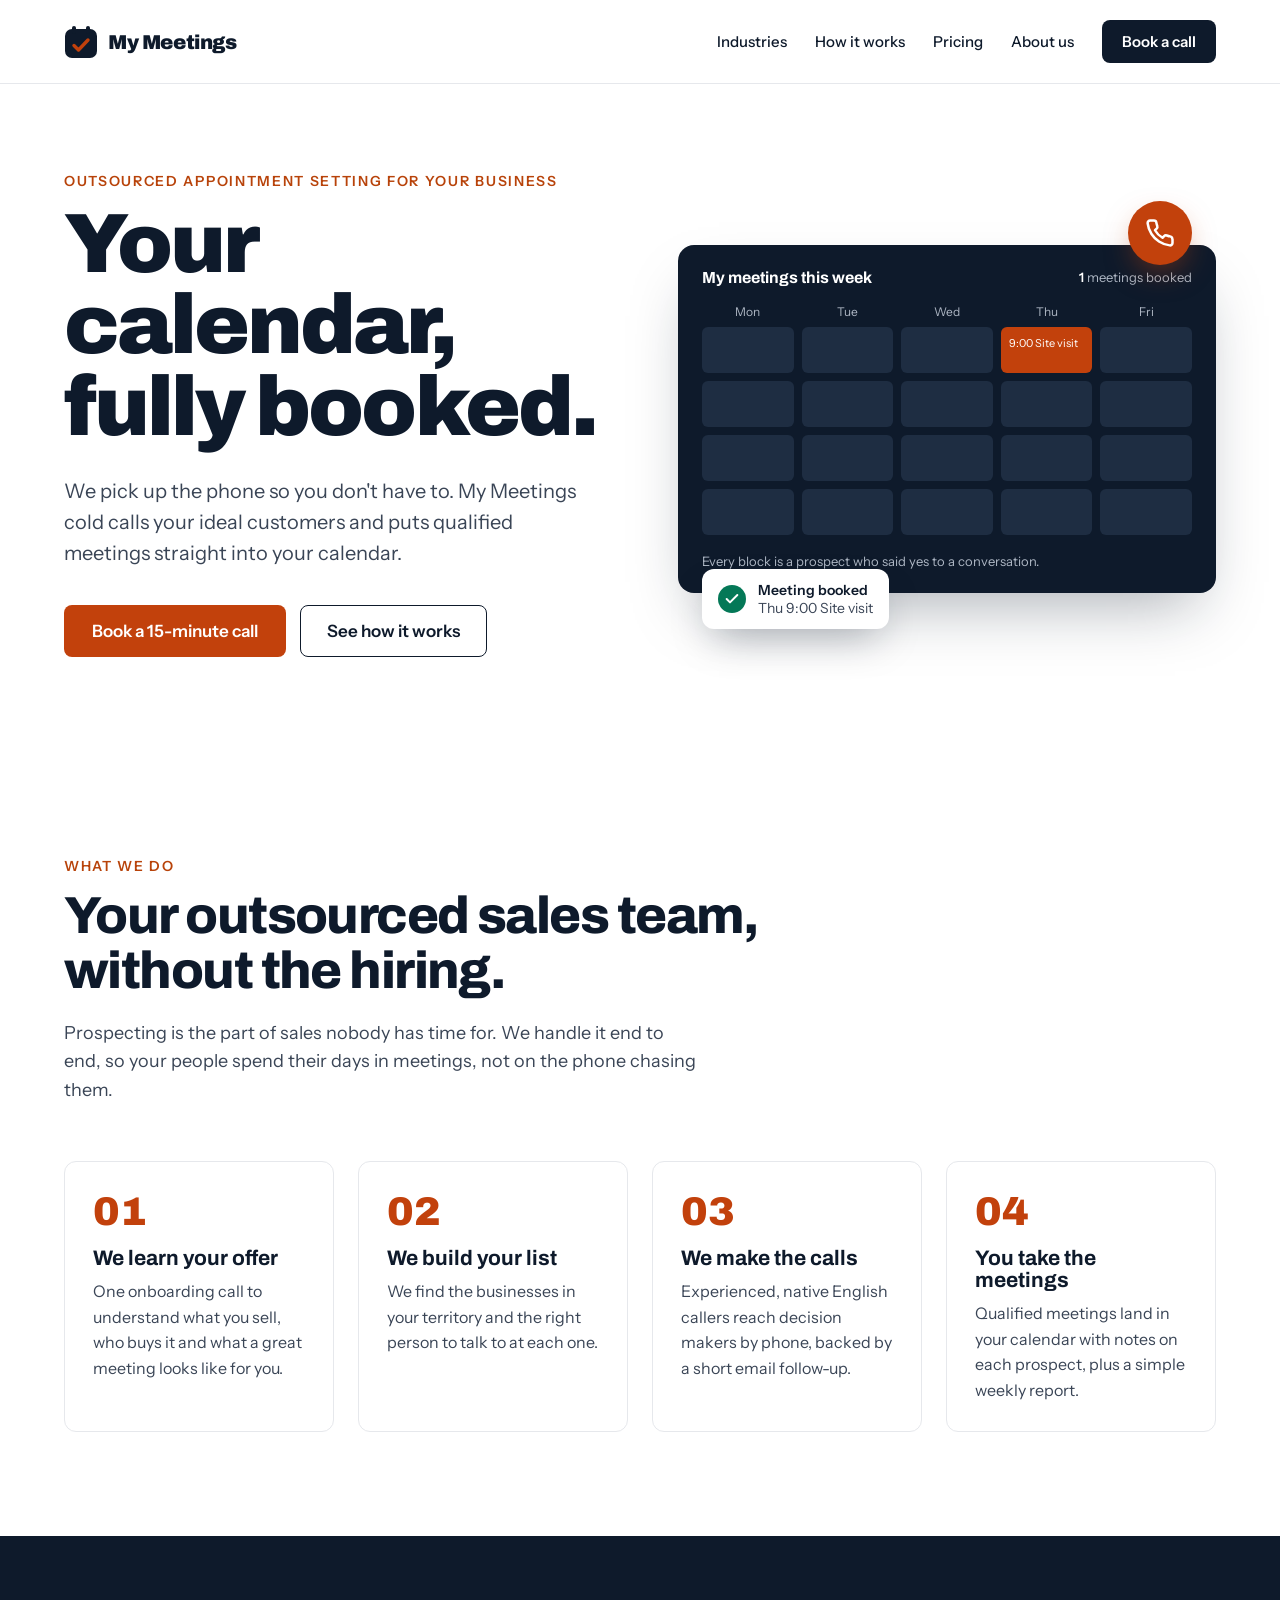
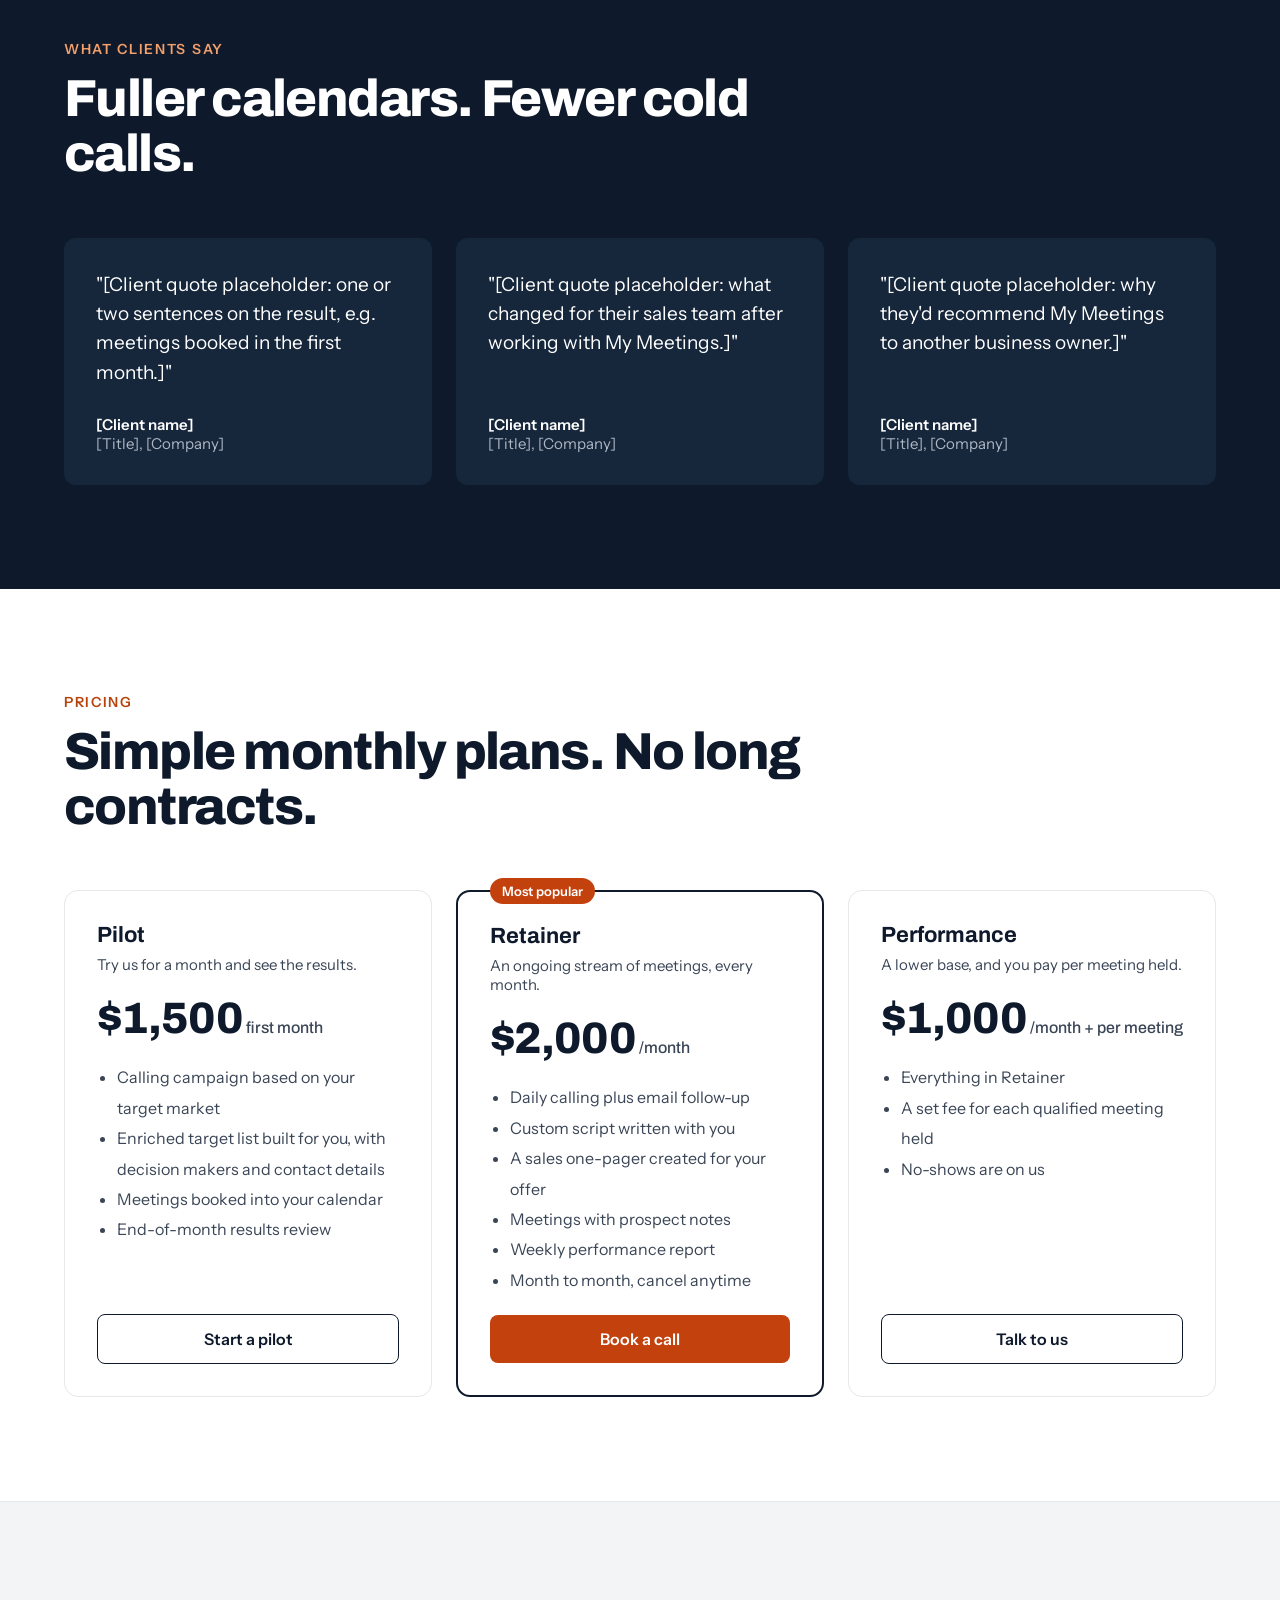
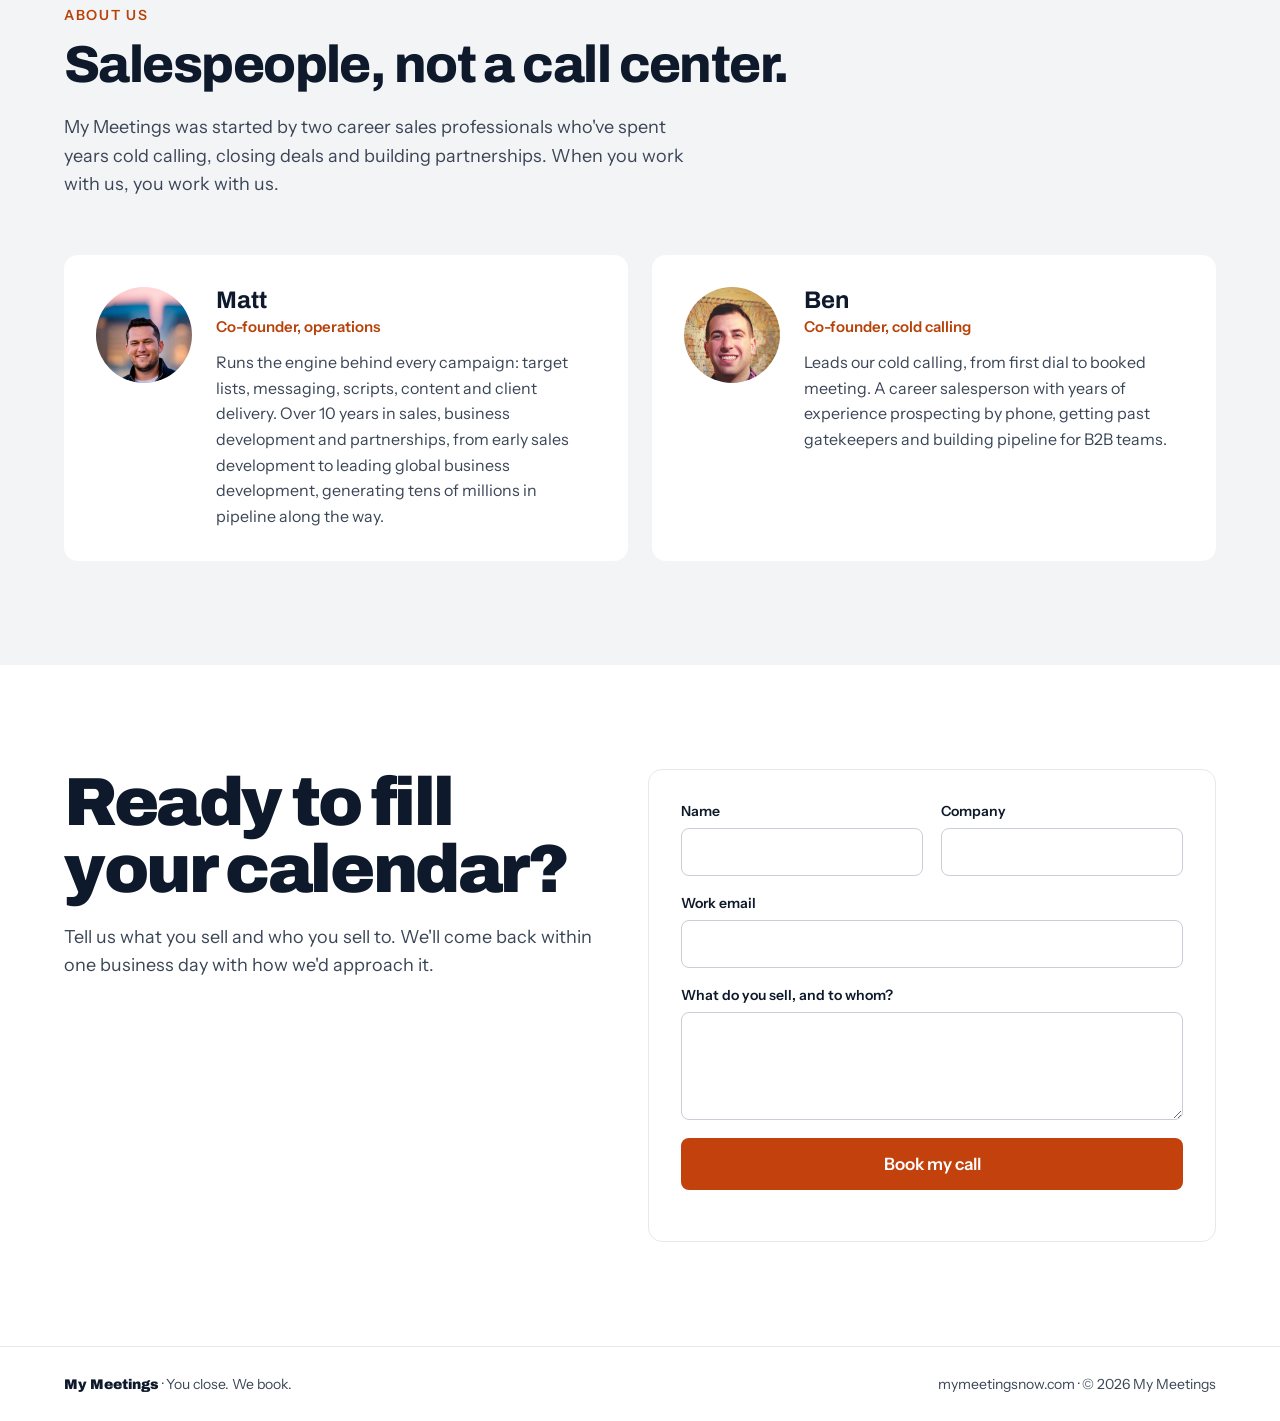
==== commit 2b7b47f2: "Add founder photos and updated bios - Matt: co-founder, operations (lists, messaging, scripts, conte" ====
--- a/index.html
+++ b/index.html
@@ -131,12 +131,12 @@
       <p class="lede">My Meetings was started by two career sales professionals who've spent years cold calling, closing deals and building partnerships. When you work with us, you work with us.</p>
       <div class="grid grid-2">
         <div class="founder">
-          <div class="avatar" aria-hidden="true">M</div>
-          <div class="founder-body"><h3>Matt</h3><p class="role">Co-founder, client delivery</p><p class="bio">Runs everything you get from us: onboarding, scripts, meeting quality and weekly reporting. 10+ years in B2B sales, business development and partnerships, making sure what we promise is what you get.</p></div>
+          <img class="avatar" src="/img/matt.jpg" alt="Matt, co-founder of My Meetings" width="96" height="96">
+          <div class="founder-body"><h3>Matt</h3><p class="role">Co-founder, operations</p><p class="bio">Runs the engine behind every campaign: target lists, messaging, scripts, content and client delivery. Over 10 years in sales, business development and partnerships, from early sales development to leading global business development, generating tens of millions in pipeline along the way.</p></div>
         </div>
         <div class="founder">
-          <div class="avatar alt" aria-hidden="true">B</div>
-          <div class="founder-body"><h3>Ben</h3><p class="role">Co-founder, lead generation</p><p class="bio">Runs prospecting: building your target lists, finding the decision makers and leading the calling. Career salesperson with a background in business development and cold calling.</p></div>
+          <img class="avatar" src="/img/ben.jpg" alt="Ben, co-founder of My Meetings" width="96" height="96">
+          <div class="founder-body"><h3>Ben</h3><p class="role">Co-founder, cold calling</p><p class="bio">Leads our cold calling, from first dial to booked meeting. A career salesperson with years of experience prospecting by phone, getting past gatekeepers and building pipeline for B2B teams.</p></div>
         </div>
       </div>
     </div>
--- a/styles.css
+++ b/styles.css
@@ -128,6 +128,7 @@
 .founder { background: #fff; border-radius: 14px; padding: 32px; display: flex; flex-wrap: wrap; gap: 24px; align-items: flex-start; }
 .avatar { width: 96px; height: 96px; border-radius: 50%; background: var(--ink); color: #fff; display: flex; align-items: center; justify-content: center; font-family: 'Archivo', sans-serif; font-weight: 800; font-size: 34px; flex: none; }
 .avatar.alt { background: var(--accent); }
+img.avatar { object-fit: cover; background: var(--soft); }
 .founder-body { flex: 1 1 200px; min-width: 0; }
 .founder h3 { margin: 0; font-family: 'Archivo', sans-serif; font-weight: 700; font-size: 24px; }
 .role { margin: 4px 0 14px; font-size: 15px; font-weight: 600; color: var(--accent-text); }
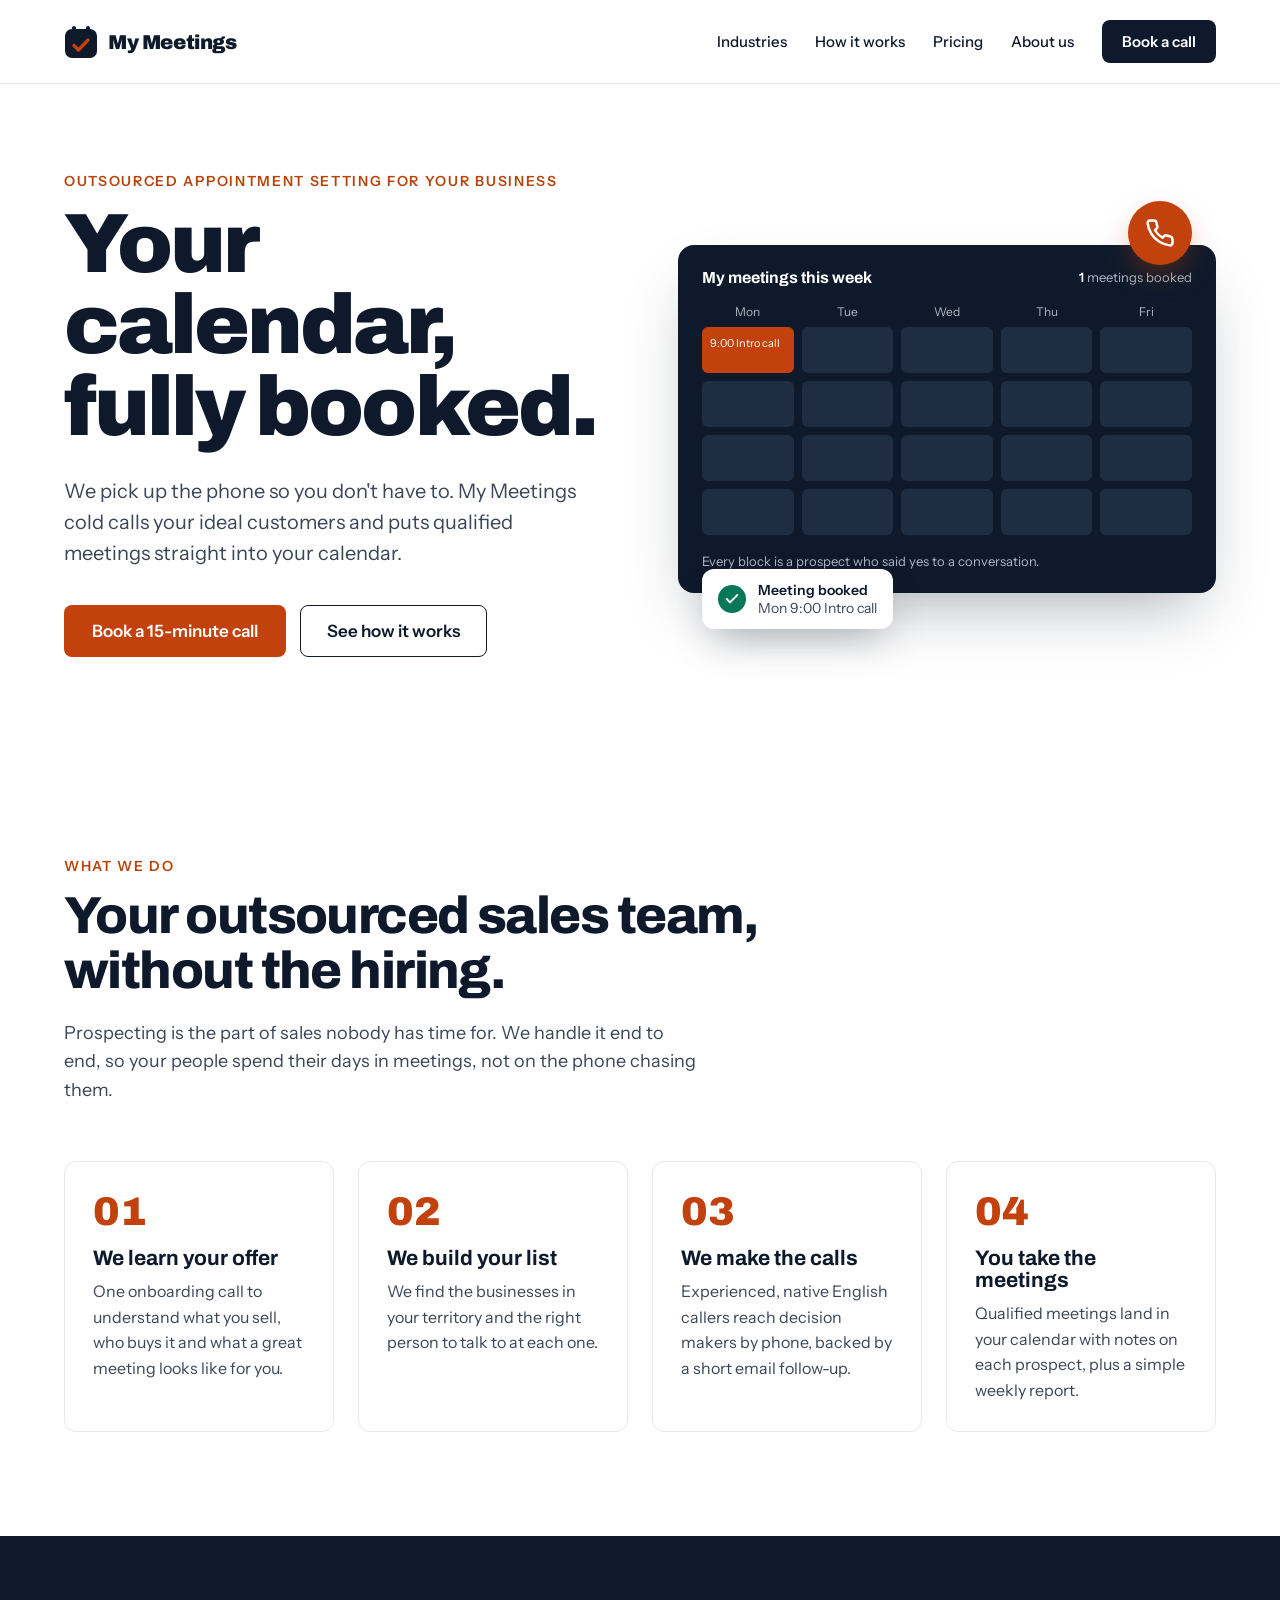
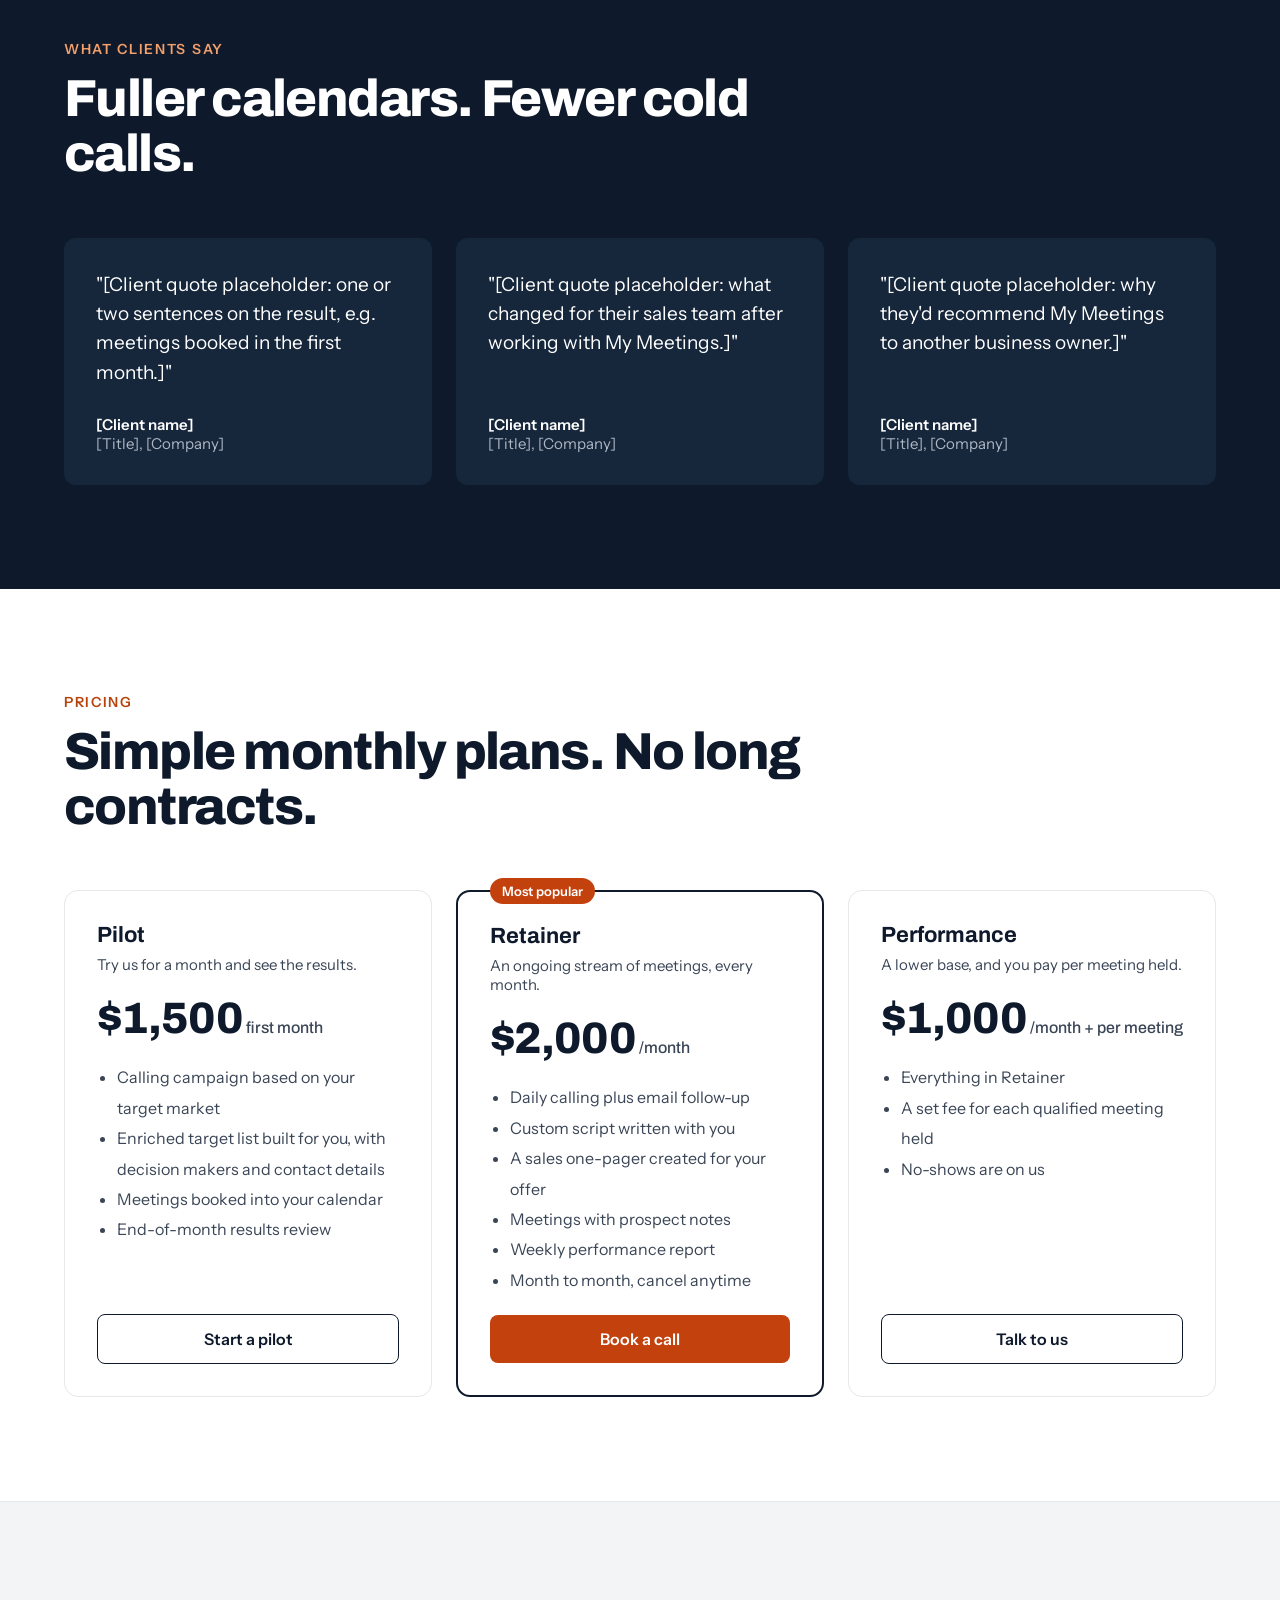
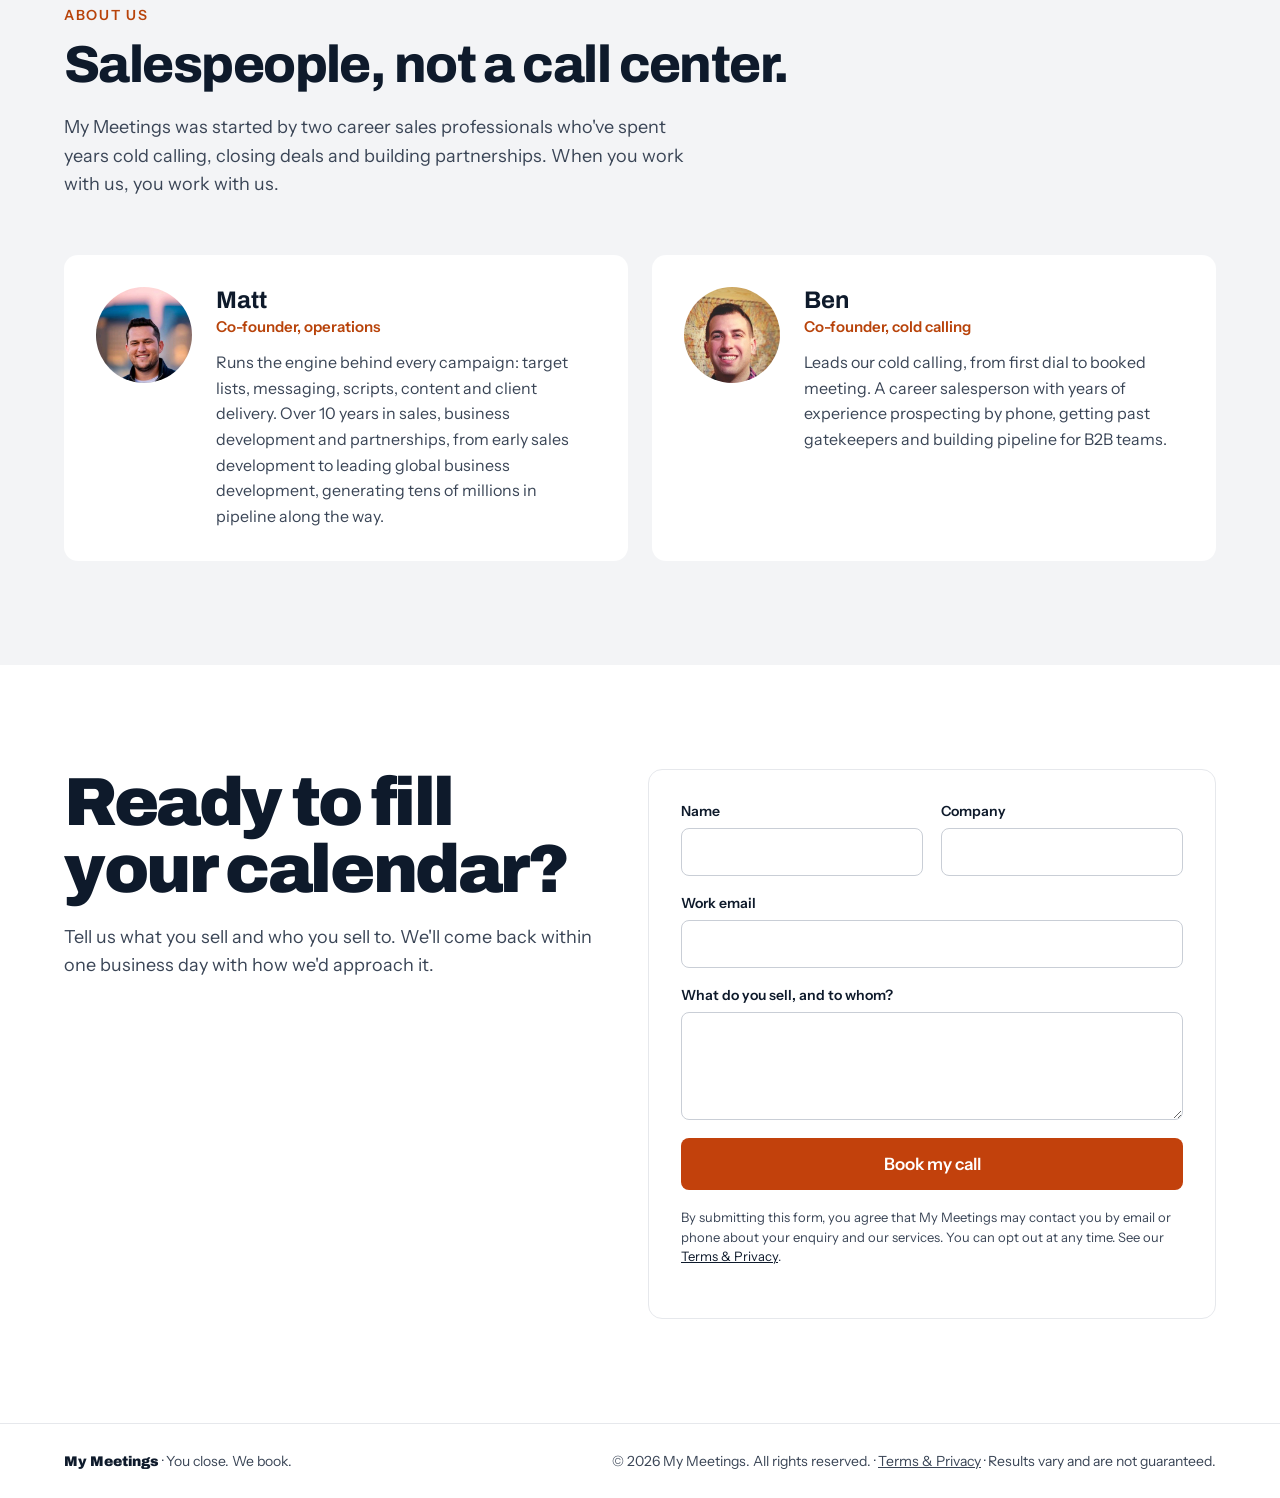
==== commit 215bf42d: "Add Terms & Privacy page, footer legal line and form contact consent - New /terms/ page: terms of us" ====
--- a/index.html
+++ b/index.html
@@ -160,6 +160,7 @@
       <label>Work email<input type="email" name="email" autocomplete="email" required></label>
       <label>What do you sell, and to whom?<textarea name="message" rows="4"></textarea></label>
       <button type="submit">Book my call</button>
+      <p class="consent">By submitting this form, you agree that My Meetings may contact you by email or phone about your enquiry and our services. You can opt out at any time. See our <a href="/terms/#privacy">Terms &amp; Privacy</a>.</p>
       <p id="form-status" class="form-status" role="status" aria-live="polite"></p>
     </form>
   </section>
@@ -168,7 +169,7 @@
 <footer>
   <div class="wrap">
     <span><strong>My Meetings</strong> · You close. We book.</span>
-    <span>mymeetingsnow.com · © 2026 My Meetings</span>
+    <span>© 2026 My Meetings. All rights reserved. · <a href="/terms/">Terms &amp; Privacy</a> · Results vary and are not guaranteed.</span>
   </div>
 </footer>
 
--- a/styles.css
+++ b/styles.css
@@ -175,3 +175,17 @@
 .cta-band .wrap { padding-top: 72px; padding-bottom: 72px; display: flex; flex-wrap: wrap; align-items: center; justify-content: space-between; gap: 24px; }
 .cta-band h2 { margin: 0; font-family: 'Archivo', sans-serif; font-weight: 800; font-size: clamp(30px, 4vw, 44px); letter-spacing: -0.03em; line-height: 1.05; }
 .cta-band p { margin: 10px 0 0; color: var(--muted-on-dark); font-size: 17px; }
+
+/* Consent + legal */
+.consent { margin: 0; font-size: 13px; line-height: 1.5; color: var(--muted); }
+footer a { color: var(--muted); }
+.legal { max-width: 760px; padding-top: 72px; padding-bottom: 96px; }
+.legal h1 { margin: 0; font-family: 'Archivo', sans-serif; font-weight: 900; font-size: clamp(36px, 5vw, 52px); letter-spacing: -0.03em; line-height: 1.05; }
+.legal .updated { margin: 12px 0 40px; color: var(--muted); font-size: 15px; }
+.legal h2 { margin: 48px 0 8px; font-family: 'Archivo', sans-serif; font-weight: 800; font-size: 26px; letter-spacing: -0.02em; }
+.legal h3 { margin: 28px 0 6px; font-family: 'Archivo', sans-serif; font-weight: 700; font-size: 18px; }
+.legal p, .legal li { font-size: 16px; line-height: 1.65; color: var(--muted); }
+.legal p { margin: 0 0 10px; }
+.legal ul { margin: 0 0 10px; padding-left: 22px; }
+.legal strong { color: var(--ink); }
+.legal p.eyebrow { color: var(--accent-text); font-size: 14px; margin: 0 0 14px; }
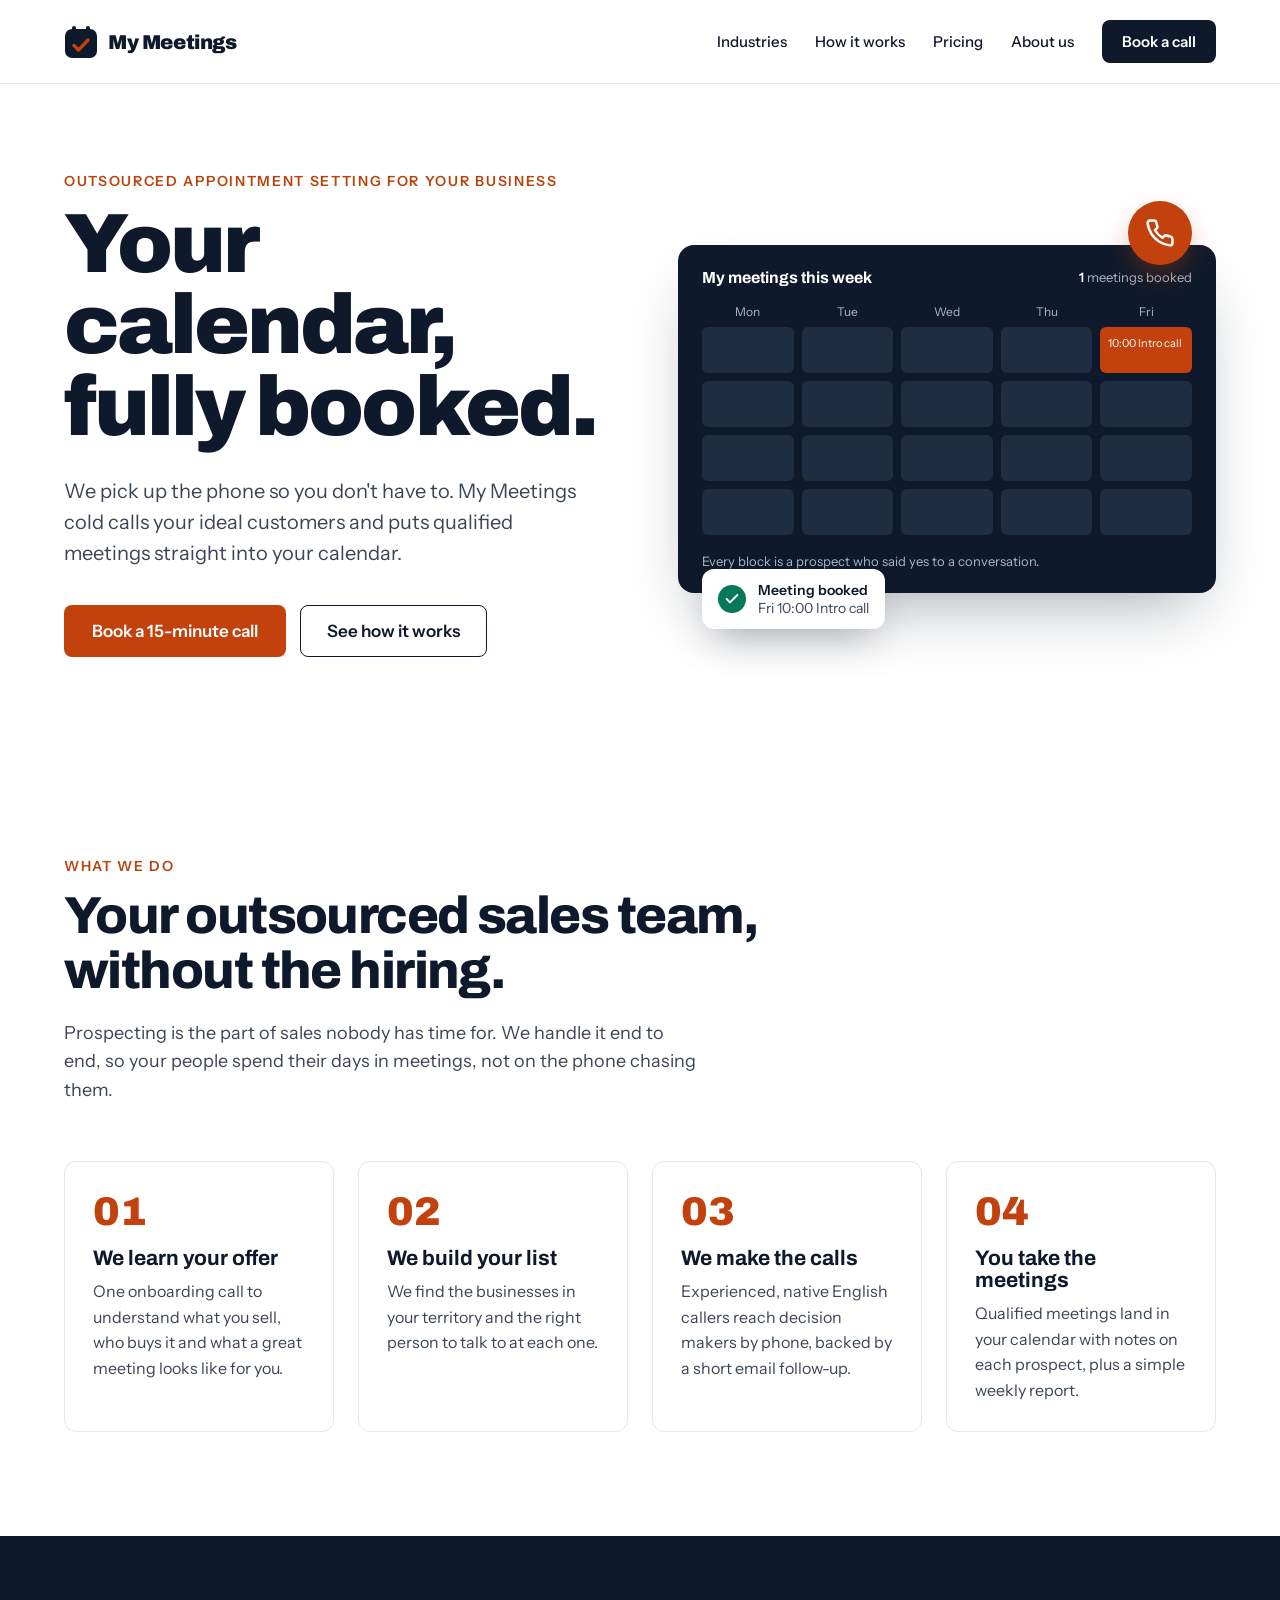
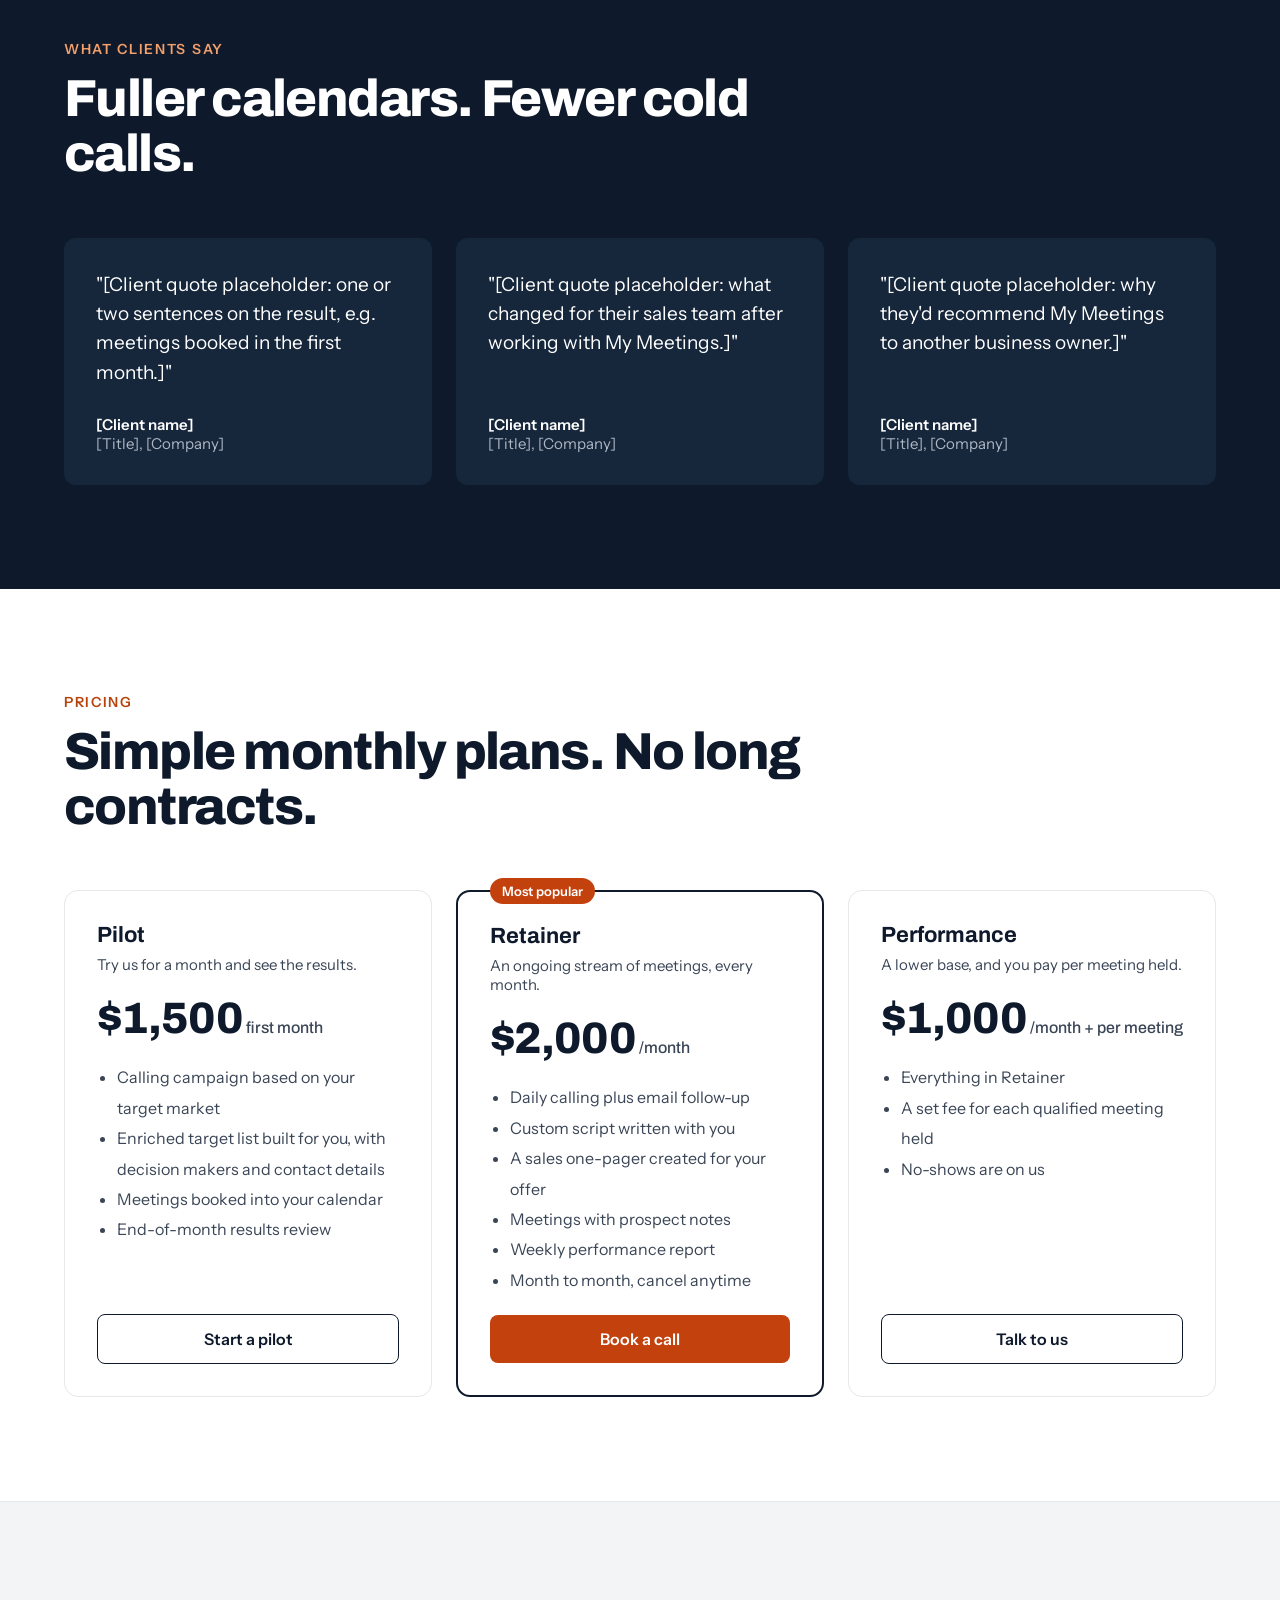
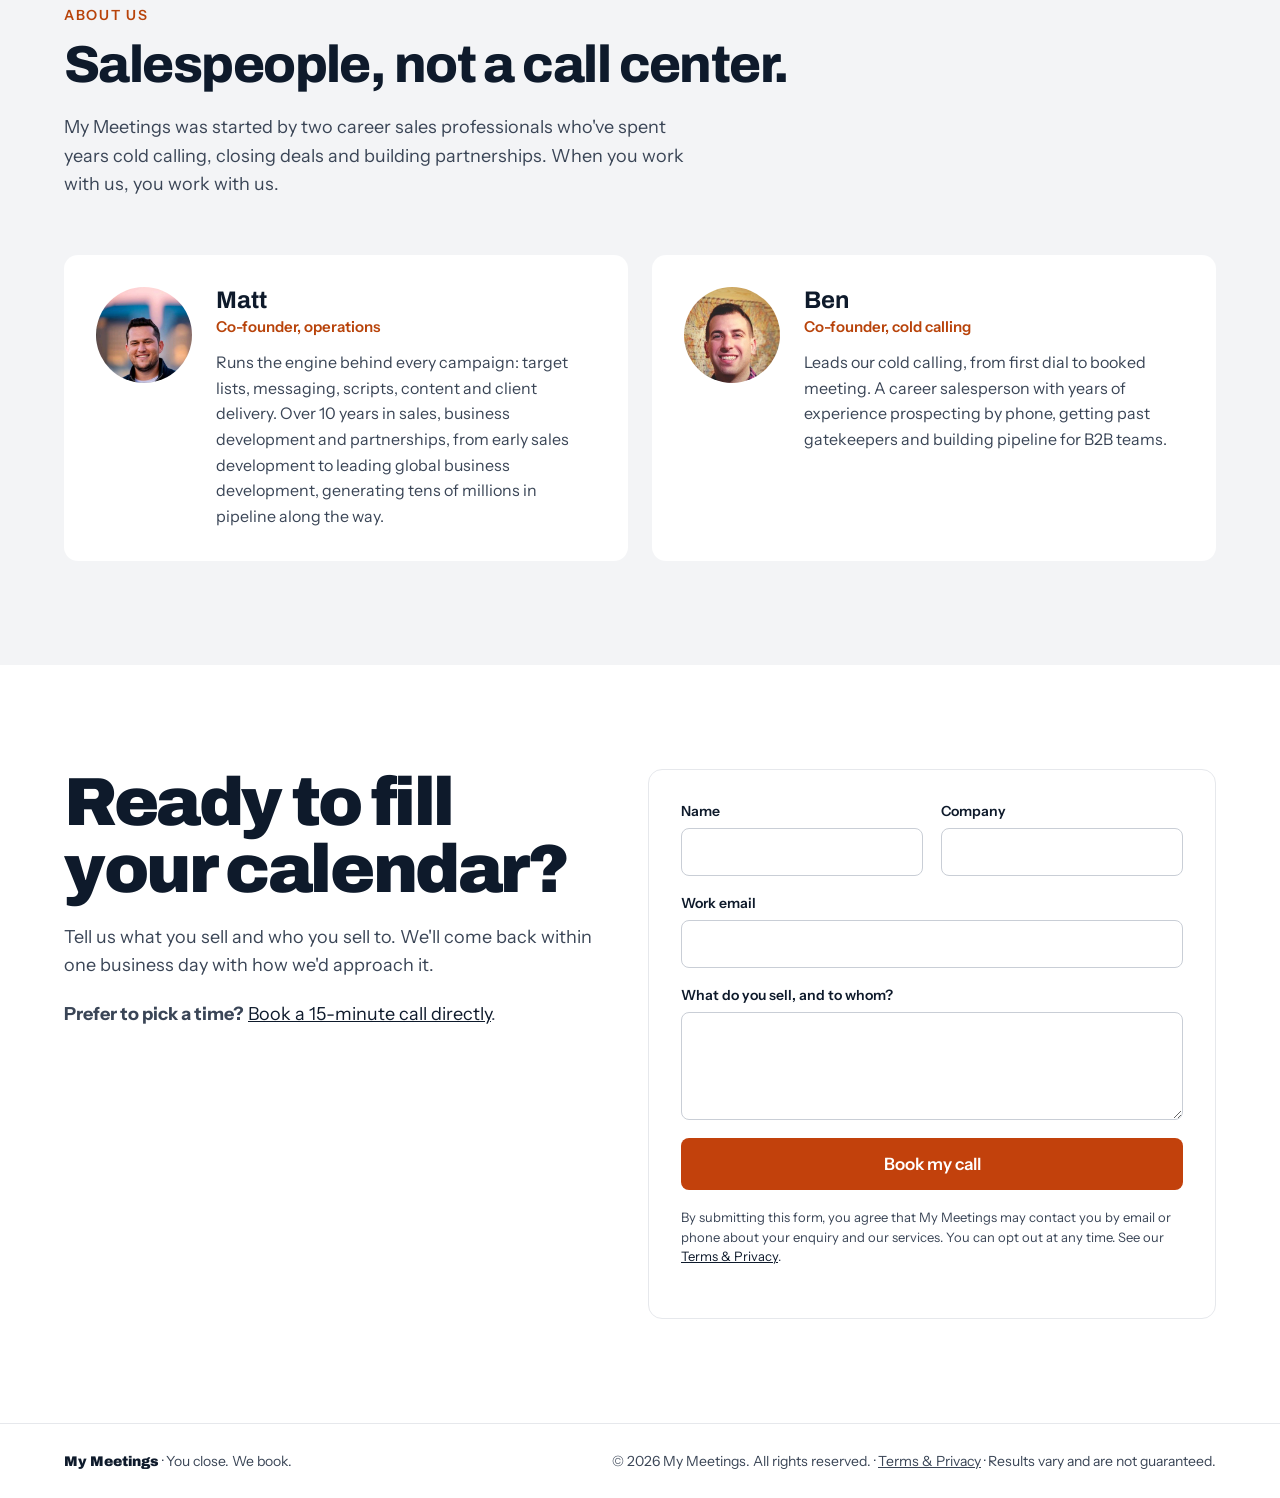
==== commit a91e4fa3: "Link booking buttons to Google Calendar booking page - Book a call (nav), hero CTA, pricing buttons " ====
--- a/index.html
+++ b/index.html
@@ -24,7 +24,7 @@
       <a href="#how">How it works</a>
       <a href="#pricing">Pricing</a>
       <a href="#founders">About us</a>
-      <a href="#contact" class="btn btn-dark">Book a call</a>
+      <a href="https://calendar.app.google/SZUshR72f5yuWTv38" target="_blank" rel="noopener" class="btn btn-dark">Book a call</a>
     </div>
   </nav>
 </header>
@@ -36,7 +36,7 @@
       <h1>Your calendar, fully booked.</h1>
       <p class="hero-sub">We pick up the phone so you don't have to. My Meetings cold calls your ideal customers and puts qualified meetings straight into your calendar.</p>
       <div class="hero-ctas">
-        <a href="#contact" class="btn btn-accent">Book a 15-minute call</a>
+        <a href="https://calendar.app.google/SZUshR72f5yuWTv38" target="_blank" rel="noopener" class="btn btn-accent">Book a 15-minute call</a>
         <a href="#how" class="btn btn-outline">See how it works</a>
       </div>
     </div>
@@ -106,20 +106,20 @@
         <div><h3>Pilot</h3><p class="desc">Try us for a month and see the results.</p></div>
         <div class="price">$1,500<small> first month</small></div>
         <ul><li>Calling campaign based on your target market</li><li>Enriched target list built for you, with decision makers and contact details</li><li>Meetings booked into your calendar</li><li>End-of-month results review</li></ul>
-        <a href="#contact" class="btn btn-outline">Start a pilot</a>
+        <a href="https://calendar.app.google/SZUshR72f5yuWTv38" target="_blank" rel="noopener" class="btn btn-outline">Start a pilot</a>
       </div>
       <div class="plan featured">
         <span class="badge">Most popular</span>
         <div><h3>Retainer</h3><p class="desc">An ongoing stream of meetings, every month.</p></div>
         <div class="price">$2,000<small> /month</small></div>
         <ul><li>Daily calling plus email follow-up</li><li>Custom script written with you</li><li>A sales one-pager created for your offer</li><li>Meetings with prospect notes</li><li>Weekly performance report</li><li>Month to month, cancel anytime</li></ul>
-        <a href="#contact" class="btn btn-accent">Book a call</a>
+        <a href="https://calendar.app.google/SZUshR72f5yuWTv38" target="_blank" rel="noopener" class="btn btn-accent">Book a call</a>
       </div>
       <div class="plan">
         <div><h3>Performance</h3><p class="desc">A lower base, and you pay per meeting held.</p></div>
         <div class="price">$1,000<small> /month + per meeting</small></div>
         <ul><li>Everything in Retainer</li><li>A set fee for each qualified meeting held</li><li>No-shows are on us</li></ul>
-        <a href="#contact" class="btn btn-outline">Talk to us</a>
+        <a href="https://calendar.app.google/SZUshR72f5yuWTv38" target="_blank" rel="noopener" class="btn btn-outline">Talk to us</a>
       </div>
     </div>
   </section>
@@ -146,6 +146,7 @@
     <div class="contact-copy">
       <h2>Ready to fill your calendar?</h2>
       <p class="lede">Tell us what you sell and who you sell to. We'll come back within one business day with how we'd approach it.</p>
+      <p class="lede"><strong>Prefer to pick a time?</strong> <a href="https://calendar.app.google/SZUshR72f5yuWTv38" target="_blank" rel="noopener">Book a 15-minute call directly</a>.</p>
     </div>
     <!-- Contact form: submissions are sent by Web3Forms to the inbox linked to this access key. -->
     <form id="contact-form" action="https://api.web3forms.com/submit" method="POST">
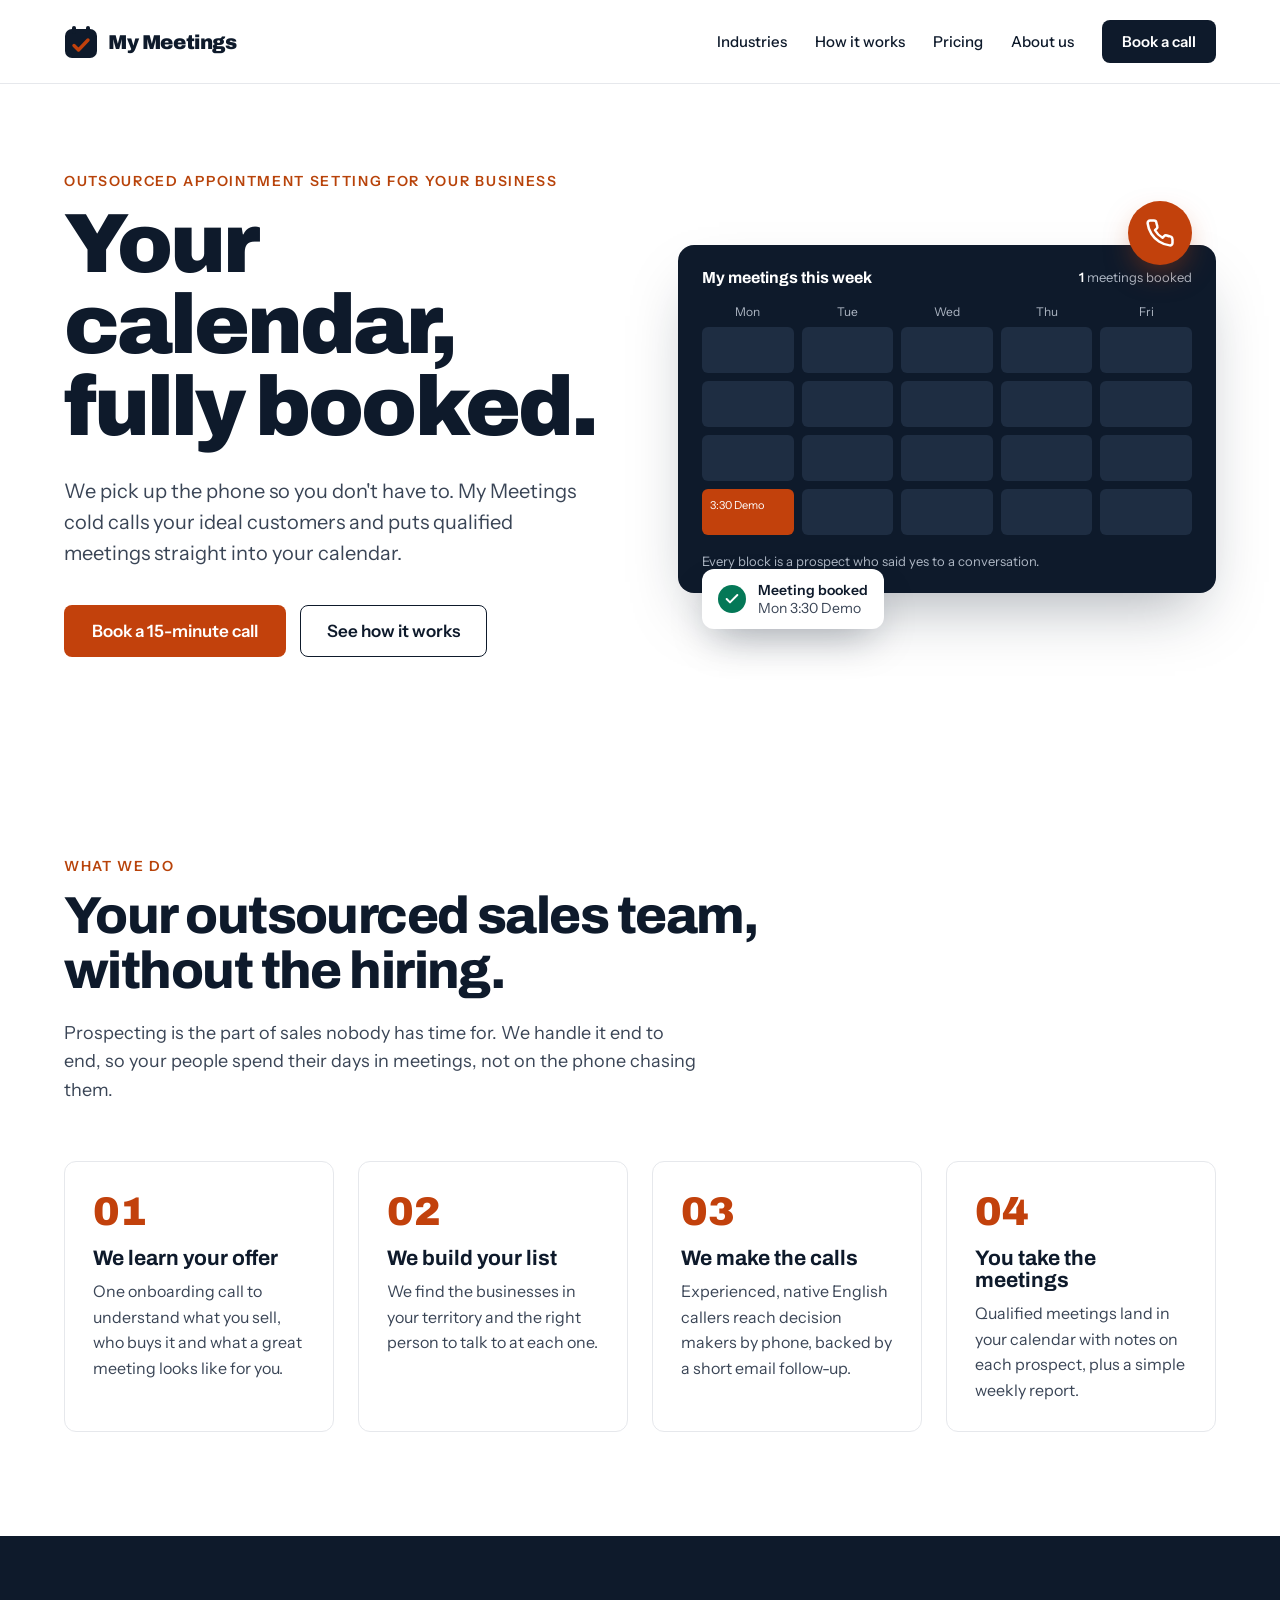
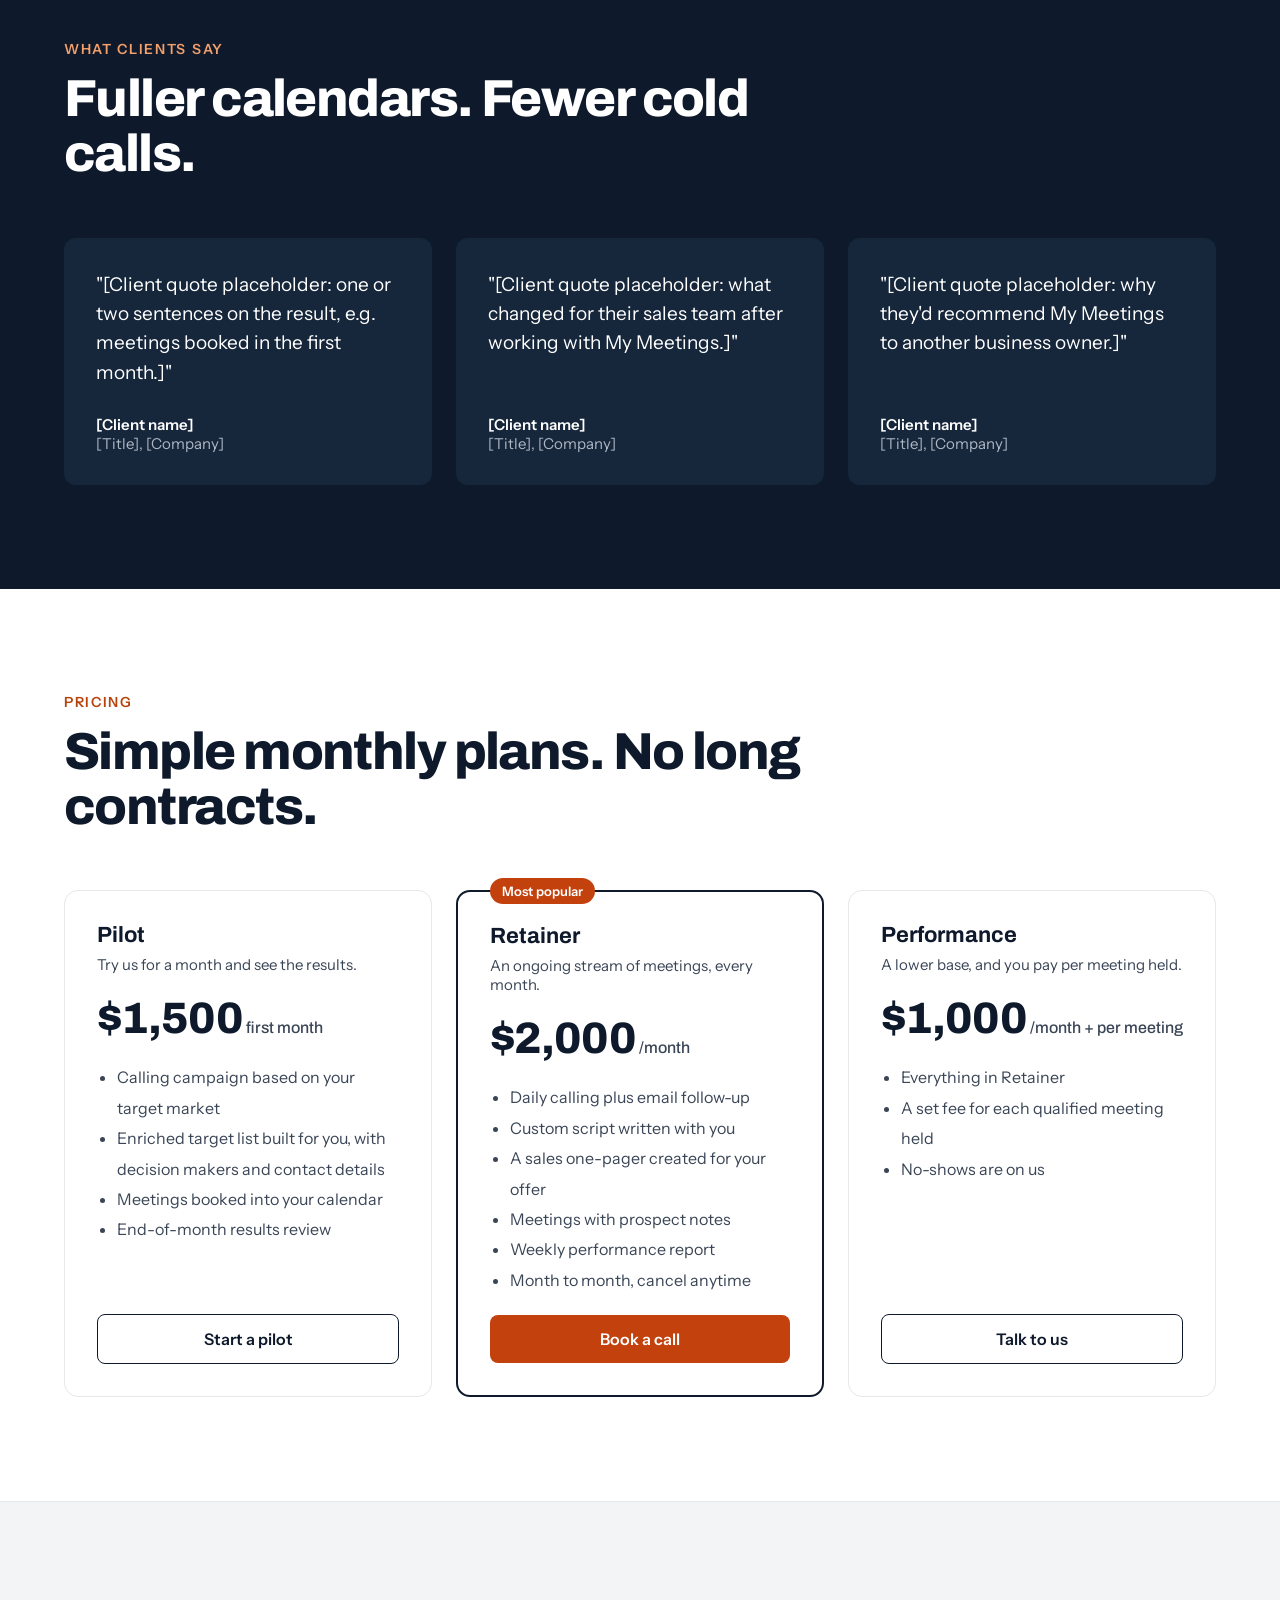
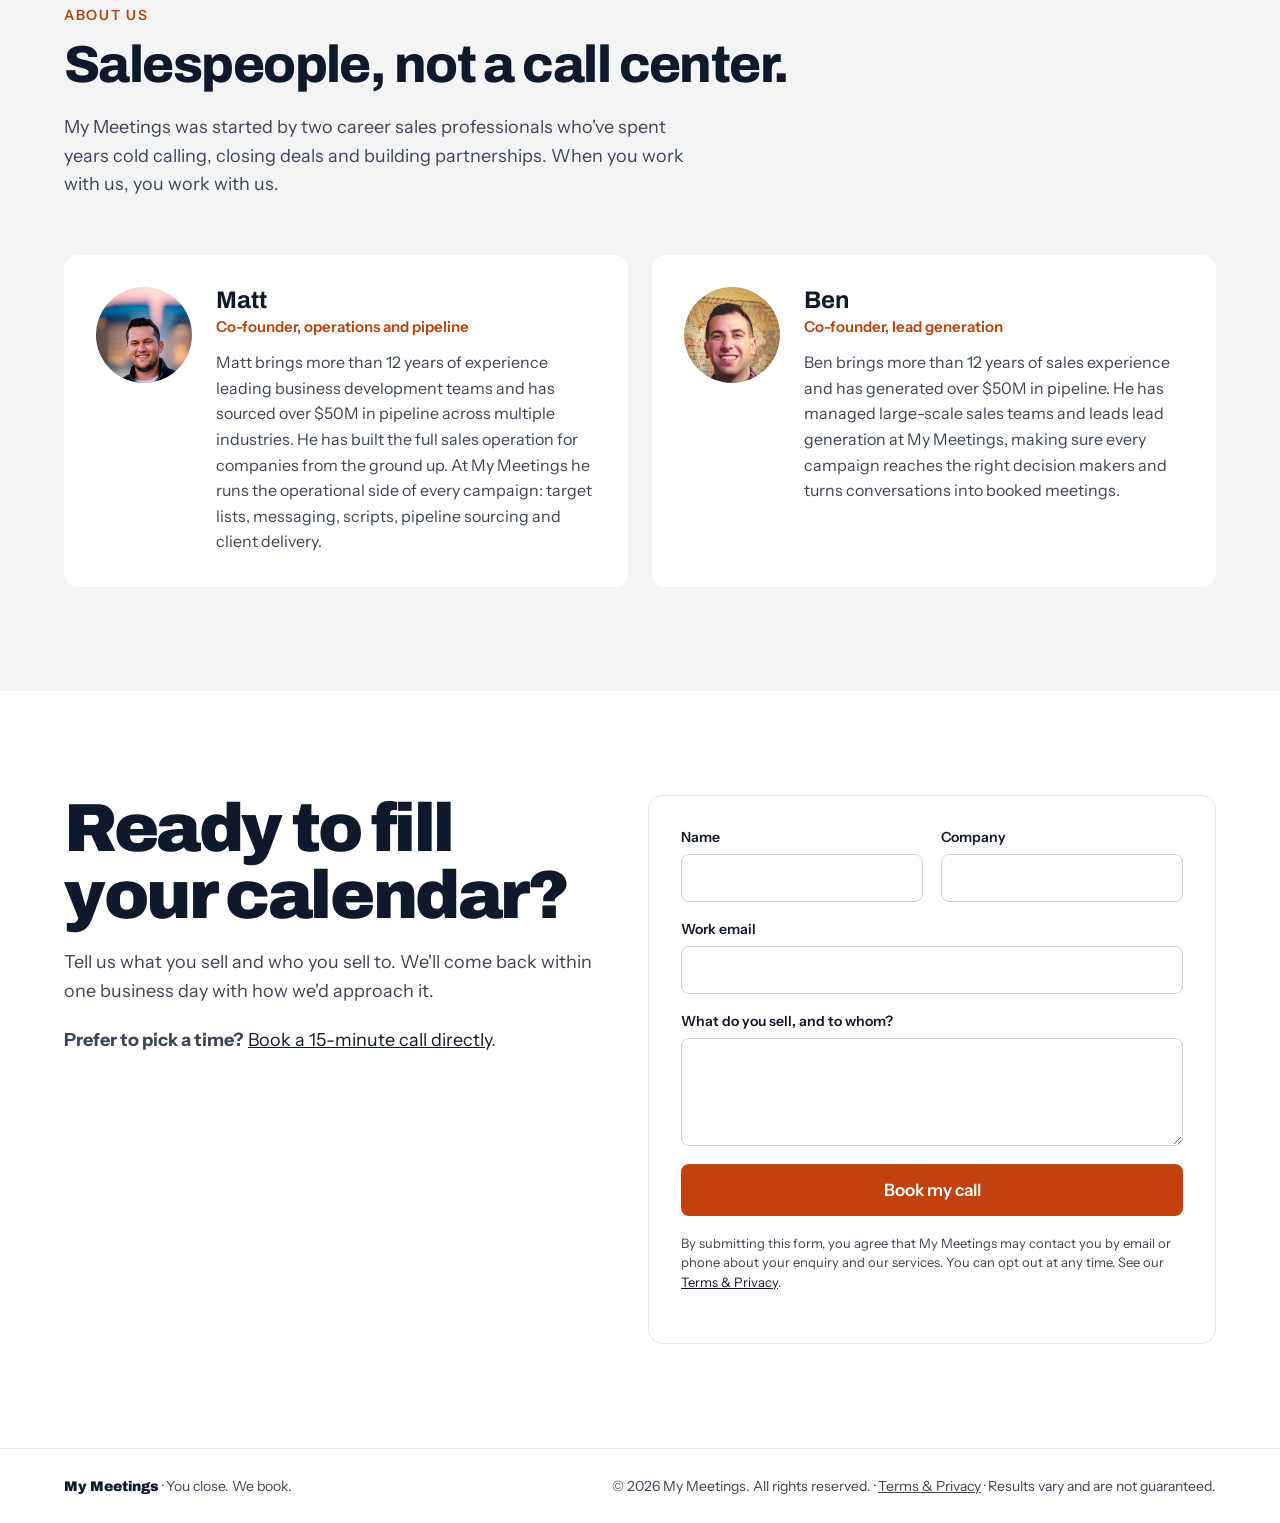
==== commit 1d222d87: "Update founder bios for Matt and Ben Co-Authored-By: Claude Opus 5.5 <noreply@anthropic.com> Claude-" ====
--- a/index.html
+++ b/index.html
@@ -132,11 +132,11 @@
       <div class="grid grid-2">
         <div class="founder">
           <img class="avatar" src="/img/matt.jpg" alt="Matt, co-founder of My Meetings" width="96" height="96">
-          <div class="founder-body"><h3>Matt</h3><p class="role">Co-founder, operations</p><p class="bio">Runs the engine behind every campaign: target lists, messaging, scripts, content and client delivery. Over 10 years in sales, business development and partnerships, from early sales development to leading global business development, generating tens of millions in pipeline along the way.</p></div>
+          <div class="founder-body"><h3>Matt</h3><p class="role">Co-founder, operations and pipeline</p><p class="bio">Matt brings more than 12 years of experience leading business development teams and has sourced over $50M in pipeline across multiple industries. He has built the full sales operation for companies from the ground up. At My Meetings he runs the operational side of every campaign: target lists, messaging, scripts, pipeline sourcing and client delivery.</p></div>
         </div>
         <div class="founder">
           <img class="avatar" src="/img/ben.jpg" alt="Ben, co-founder of My Meetings" width="96" height="96">
-          <div class="founder-body"><h3>Ben</h3><p class="role">Co-founder, cold calling</p><p class="bio">Leads our cold calling, from first dial to booked meeting. A career salesperson with years of experience prospecting by phone, getting past gatekeepers and building pipeline for B2B teams.</p></div>
+          <div class="founder-body"><h3>Ben</h3><p class="role">Co-founder, lead generation</p><p class="bio">Ben brings more than 12 years of sales experience and has generated over $50M in pipeline. He has managed large-scale sales teams and leads lead generation at My Meetings, making sure every campaign reaches the right decision makers and turns conversations into booked meetings.</p></div>
         </div>
       </div>
     </div>
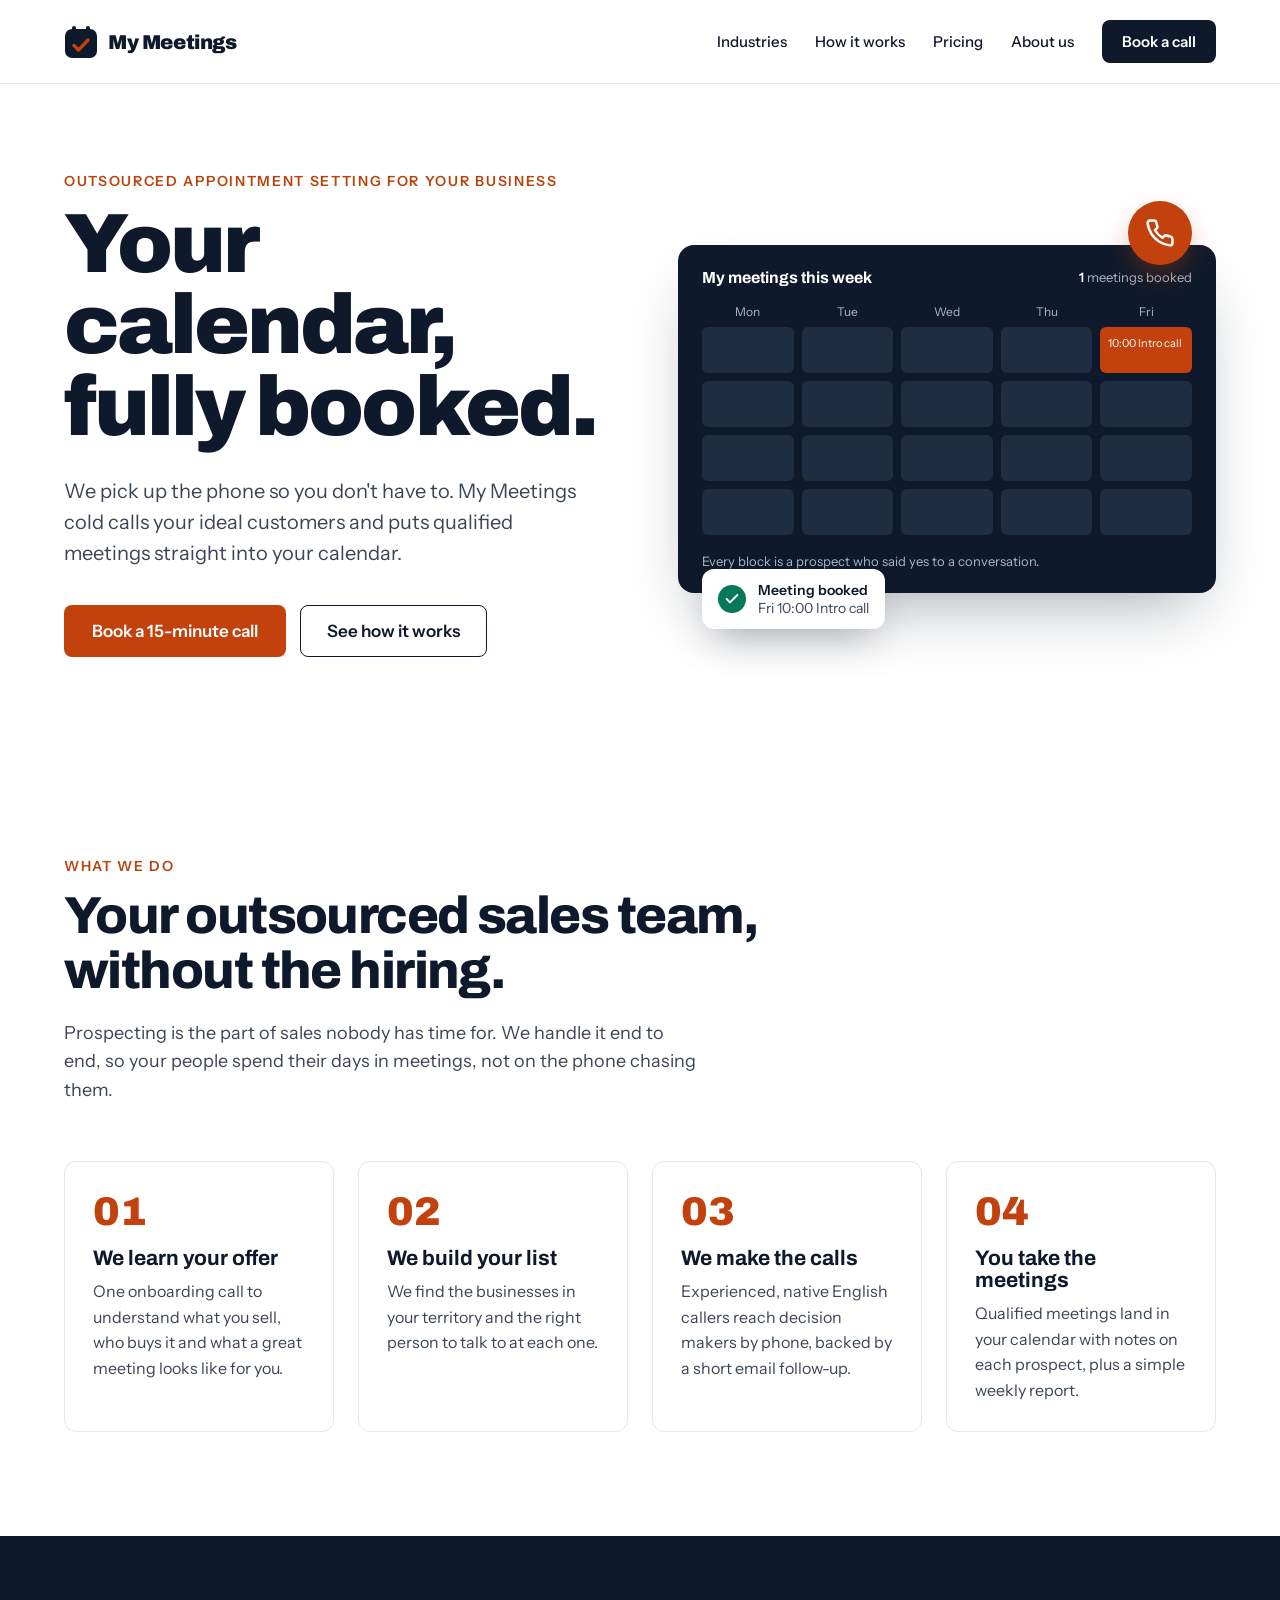
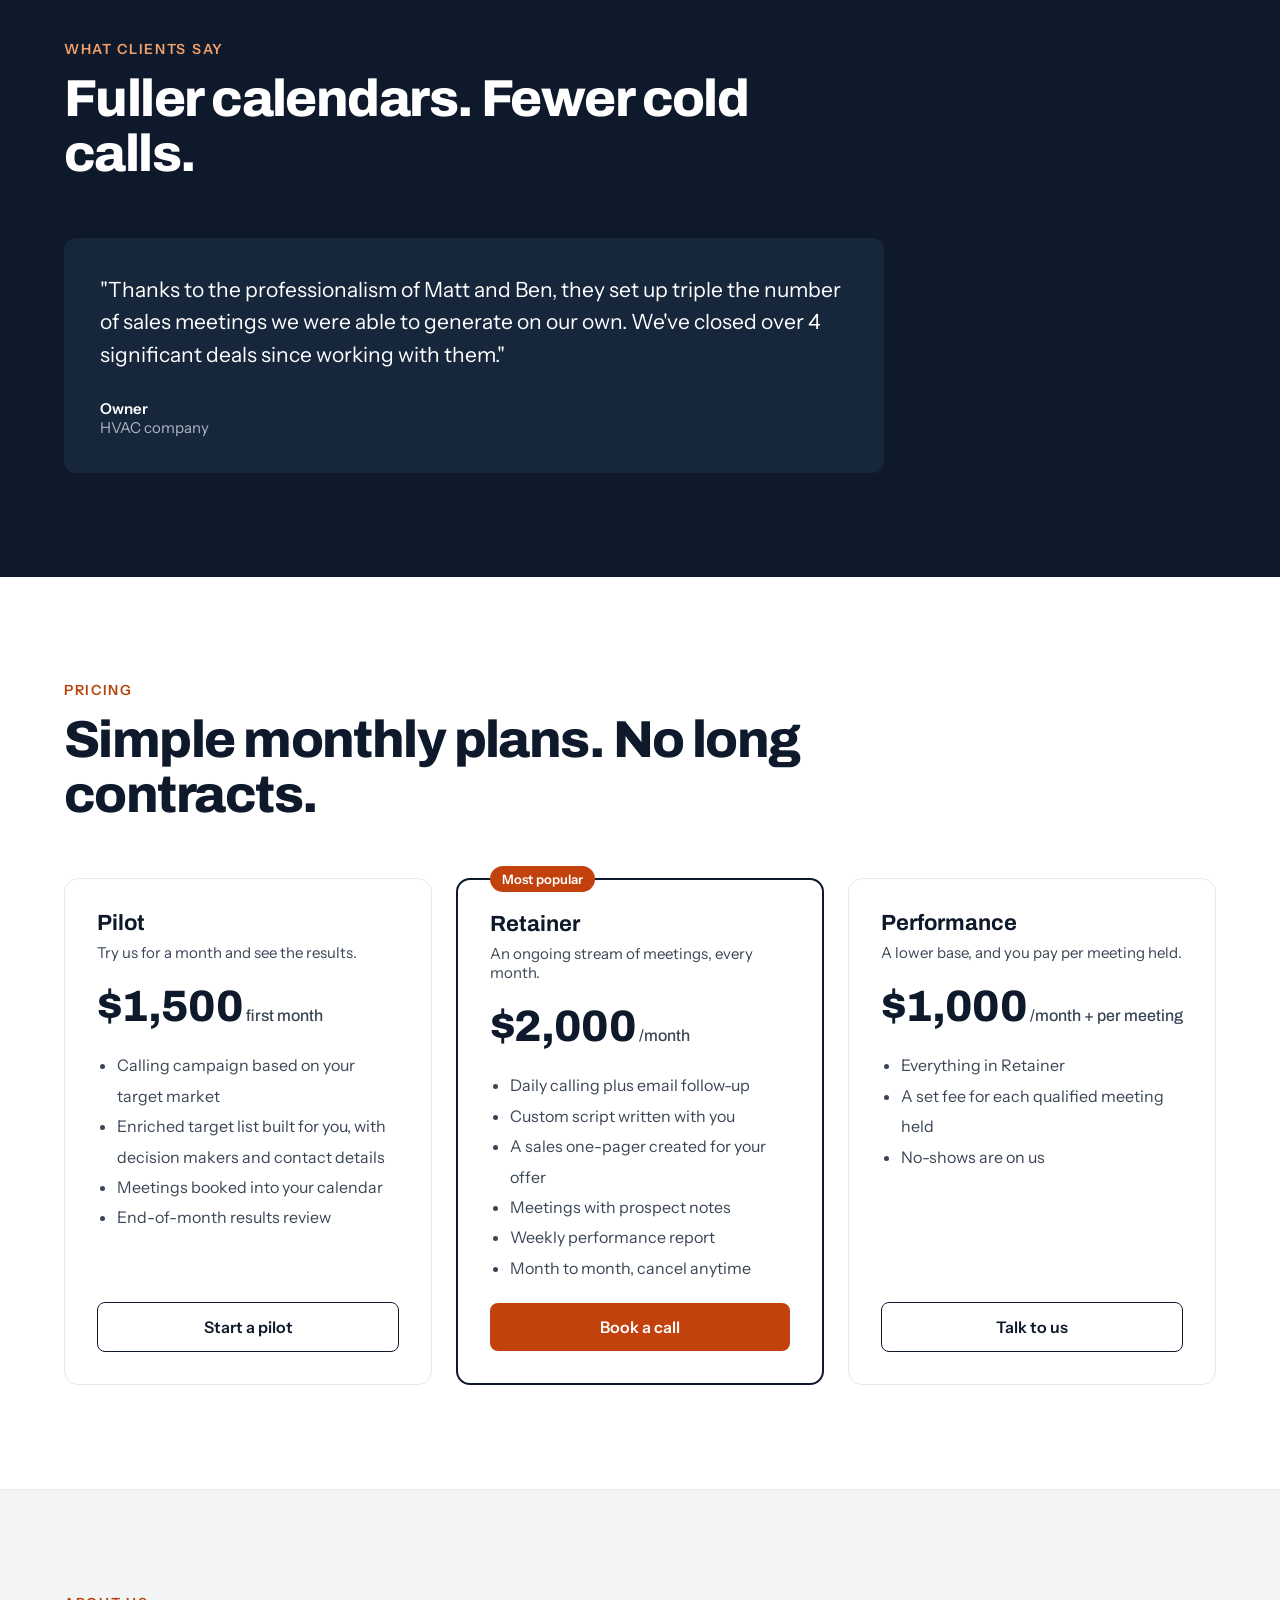
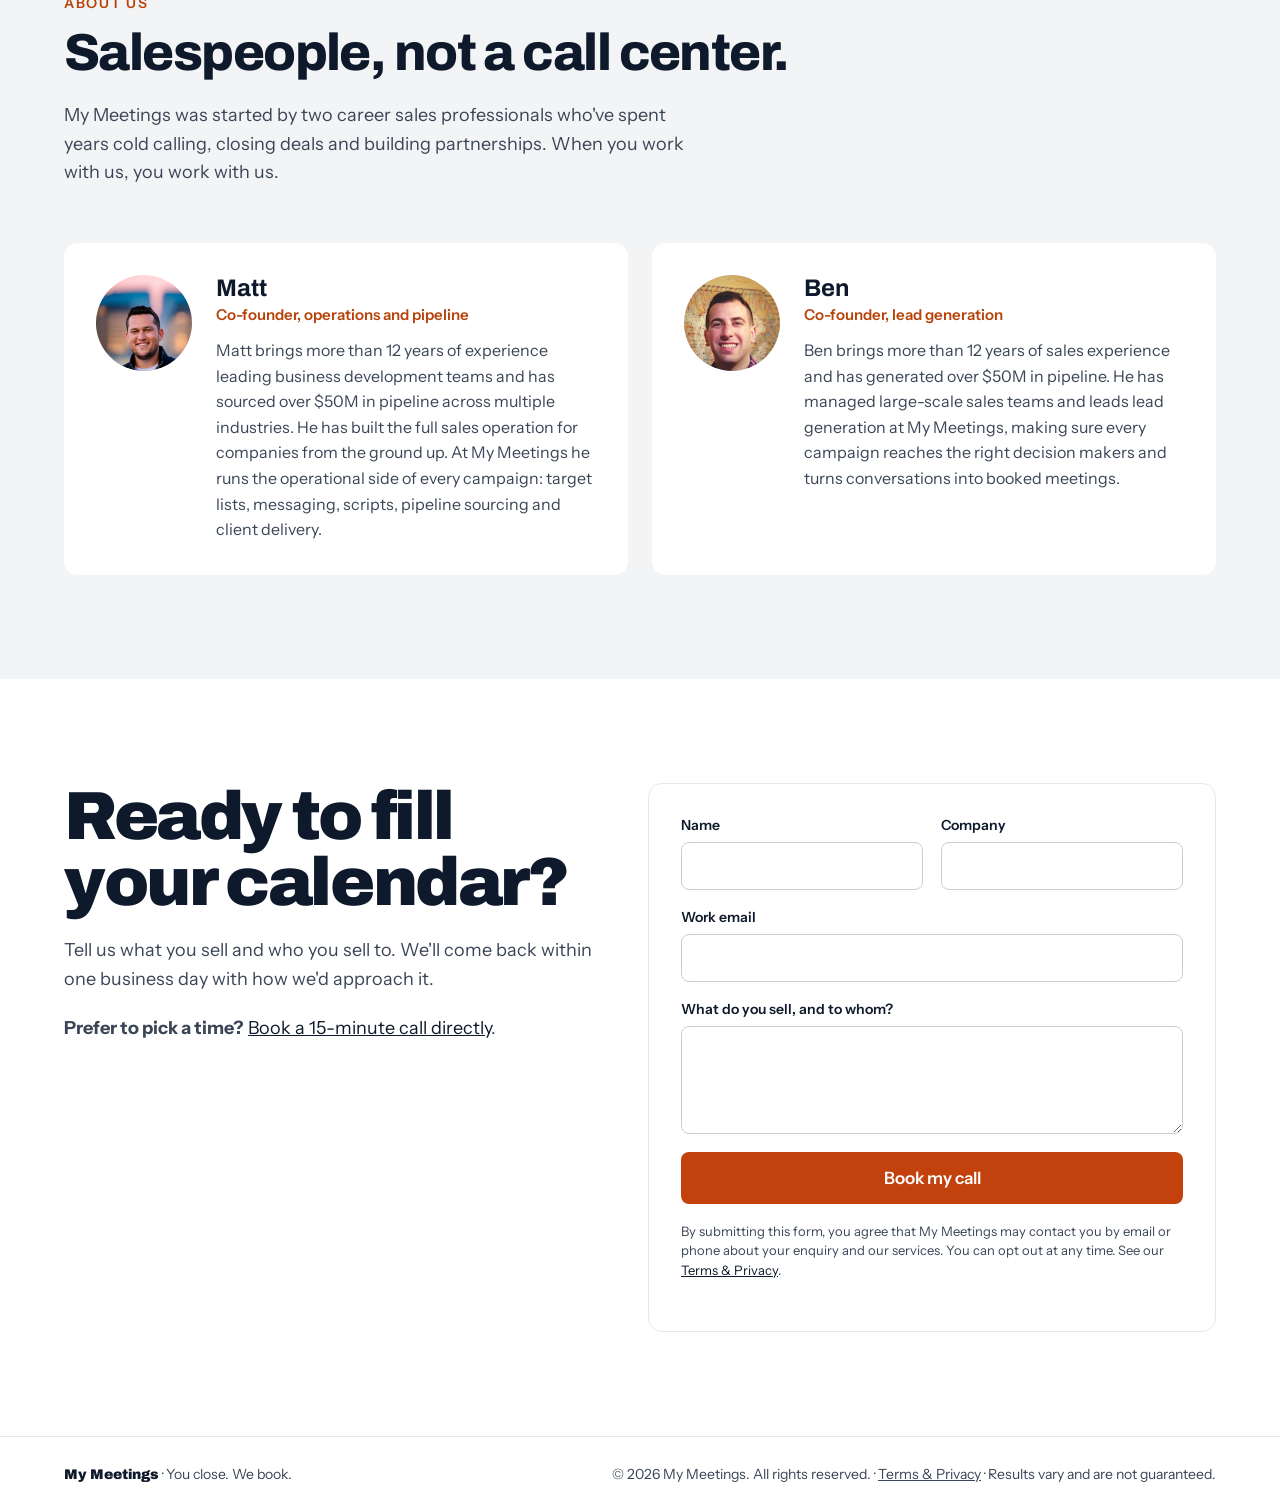
==== commit 7cda2aeb: "Replace placeholder testimonials with first client quote (HVAC owner) Co-Authored-By: Claude Opus 5." ====
--- a/index.html
+++ b/index.html
@@ -76,23 +76,15 @@
     </div>
   </section>
 
-  <!-- CLIENT QUOTES: placeholders. Replace each quote, name, title and company with real testimonials. -->
+  <!-- CLIENT QUOTES: real client quotes only, with permission. Add more figures inside the grid as they come in. -->
   <section aria-label="What clients say" style="background:#0E1A2B;color:#fff">
     <div class="wrap section">
       <p class="eyebrow" style="color:#F4A06B">What clients say</p>
       <h2 class="h2">Fuller calendars. Fewer cold calls.</h2>
-      <div class="grid grid-3">
-        <figure style="margin:0;background:#16263B;border-radius:12px;padding:32px;display:flex;flex-direction:column;justify-content:space-between;gap:28px">
-          <blockquote style="margin:0;font-size:19px;line-height:1.55">"[Client quote placeholder: one or two sentences on the result, e.g. meetings booked in the first month.]"</blockquote>
-          <figcaption style="font-size:15px;color:#AEB7C4"><strong style="color:#fff;font-weight:600">[Client name]</strong><br>[Title], [Company]</figcaption>
-        </figure>
-        <figure style="margin:0;background:#16263B;border-radius:12px;padding:32px;display:flex;flex-direction:column;justify-content:space-between;gap:28px">
-          <blockquote style="margin:0;font-size:19px;line-height:1.55">"[Client quote placeholder: what changed for their sales team after working with My Meetings.]"</blockquote>
-          <figcaption style="font-size:15px;color:#AEB7C4"><strong style="color:#fff;font-weight:600">[Client name]</strong><br>[Title], [Company]</figcaption>
-        </figure>
-        <figure style="margin:0;background:#16263B;border-radius:12px;padding:32px;display:flex;flex-direction:column;justify-content:space-between;gap:28px">
-          <blockquote style="margin:0;font-size:19px;line-height:1.55">"[Client quote placeholder: why they'd recommend My Meetings to another business owner.]"</blockquote>
-          <figcaption style="font-size:15px;color:#AEB7C4"><strong style="color:#fff;font-weight:600">[Client name]</strong><br>[Title], [Company]</figcaption>
+      <div class="grid grid-3" style="max-width:820px">
+        <figure style="margin:0;background:#16263B;border-radius:12px;padding:36px;display:flex;flex-direction:column;justify-content:space-between;gap:28px">
+          <blockquote style="margin:0;font-size:21px;line-height:1.55">"Thanks to the professionalism of Matt and Ben, they set up triple the number of sales meetings we were able to generate on our own. We've closed over 4 significant deals since working with them."</blockquote>
+          <figcaption style="font-size:15px;color:#AEB7C4"><strong style="color:#fff;font-weight:600">Owner</strong><br>HVAC company</figcaption>
         </figure>
       </div>
     </div>
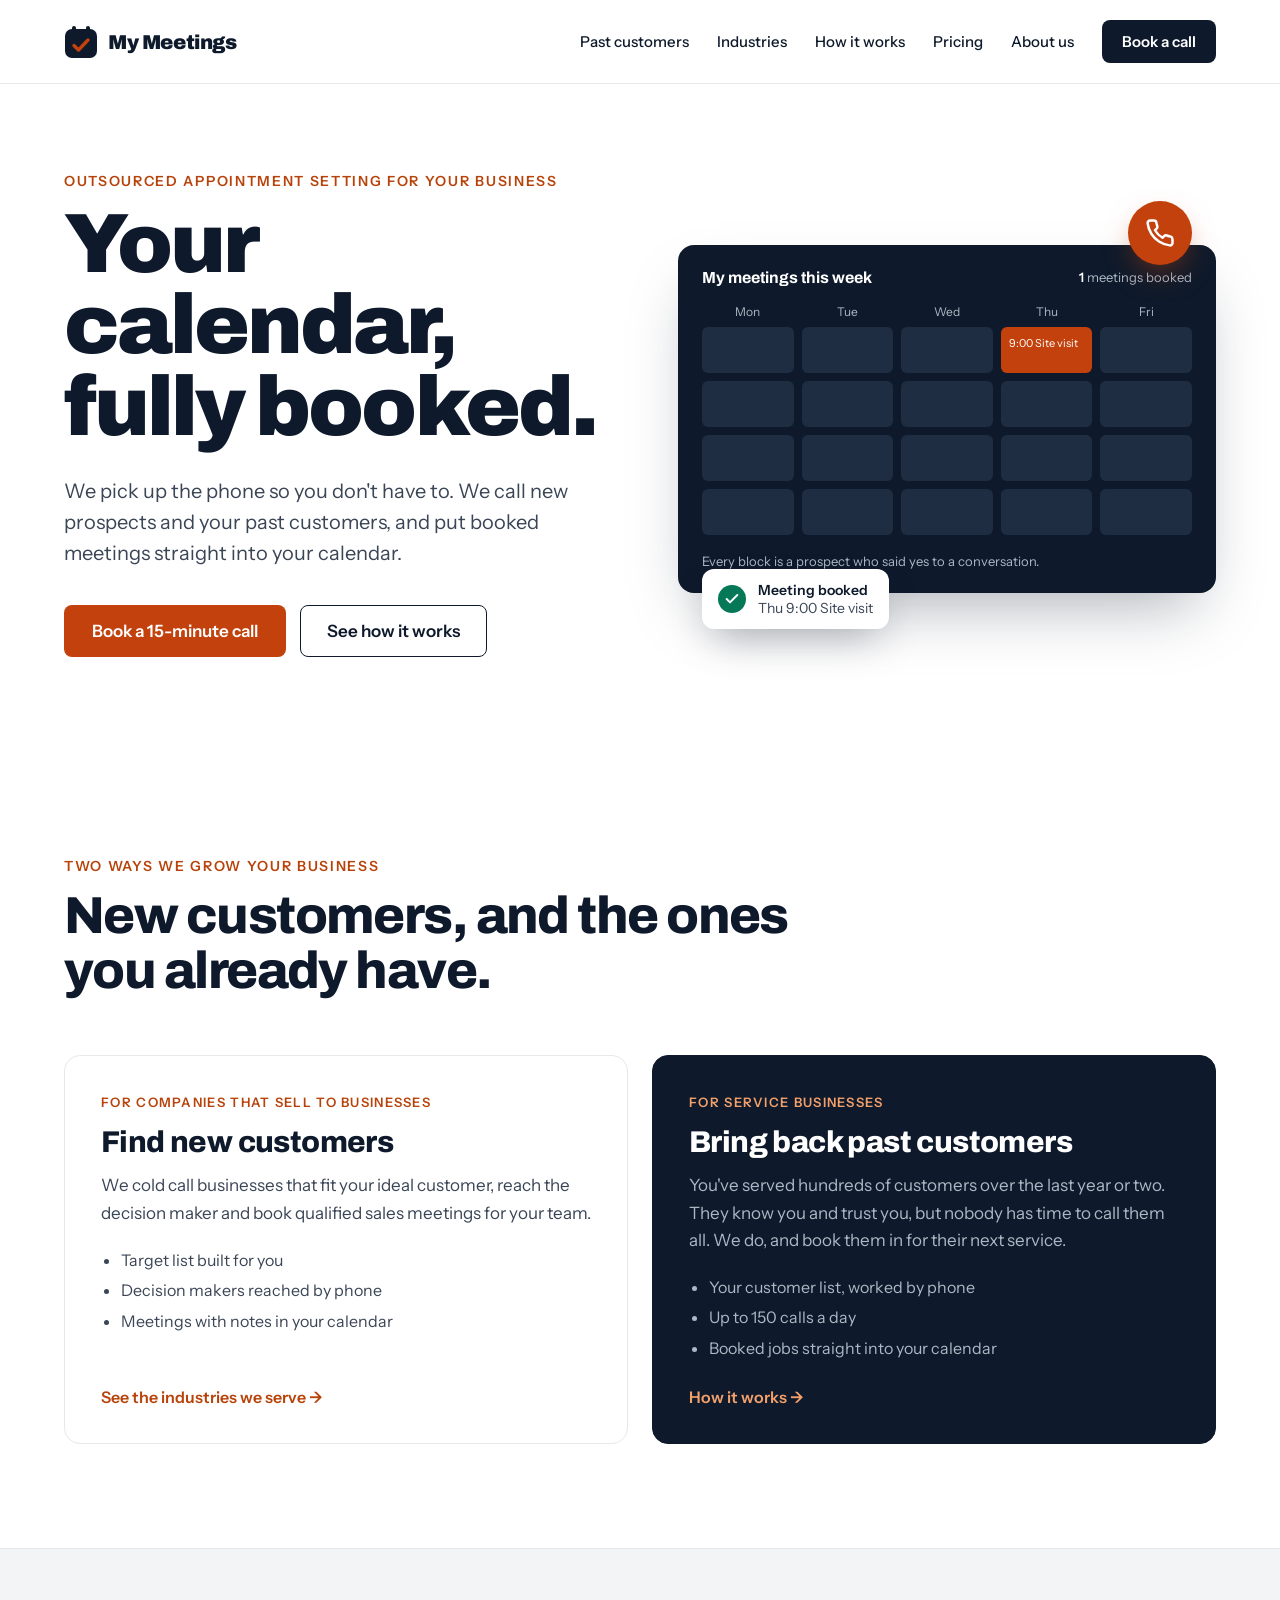
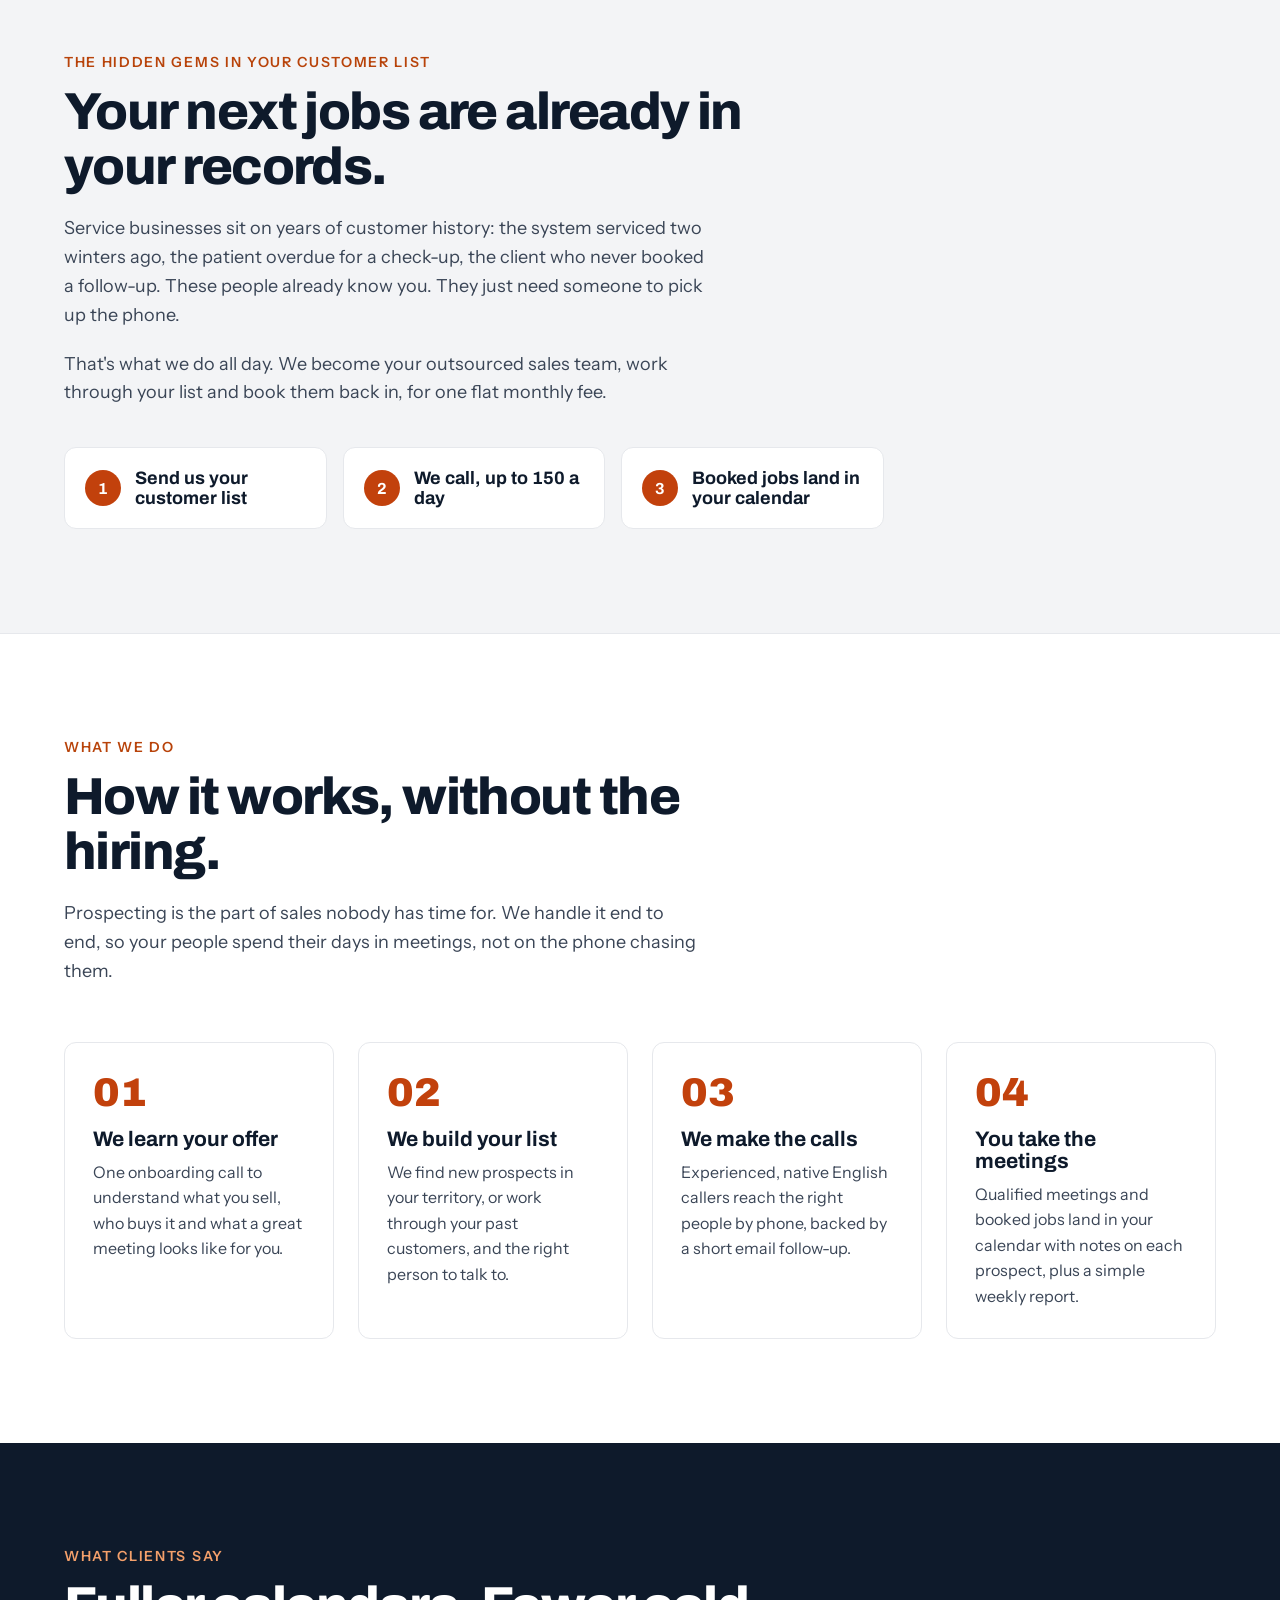
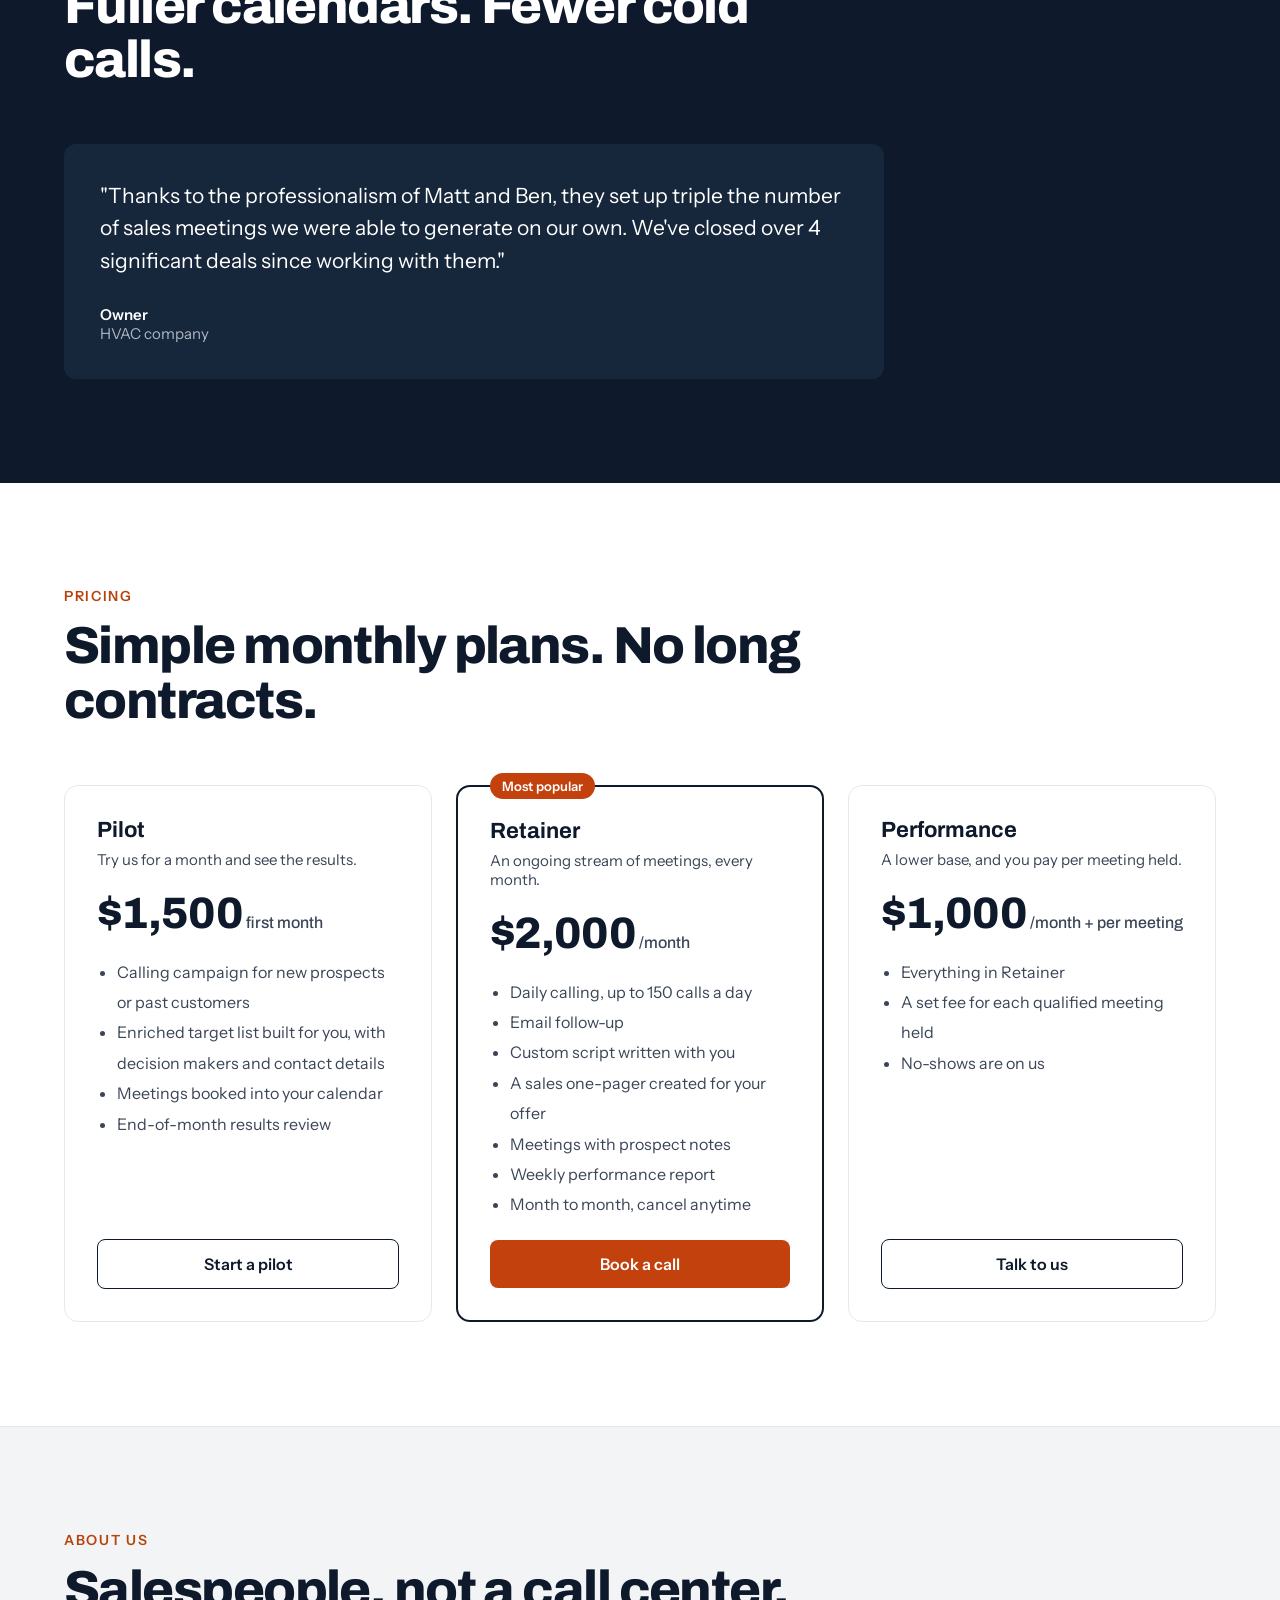
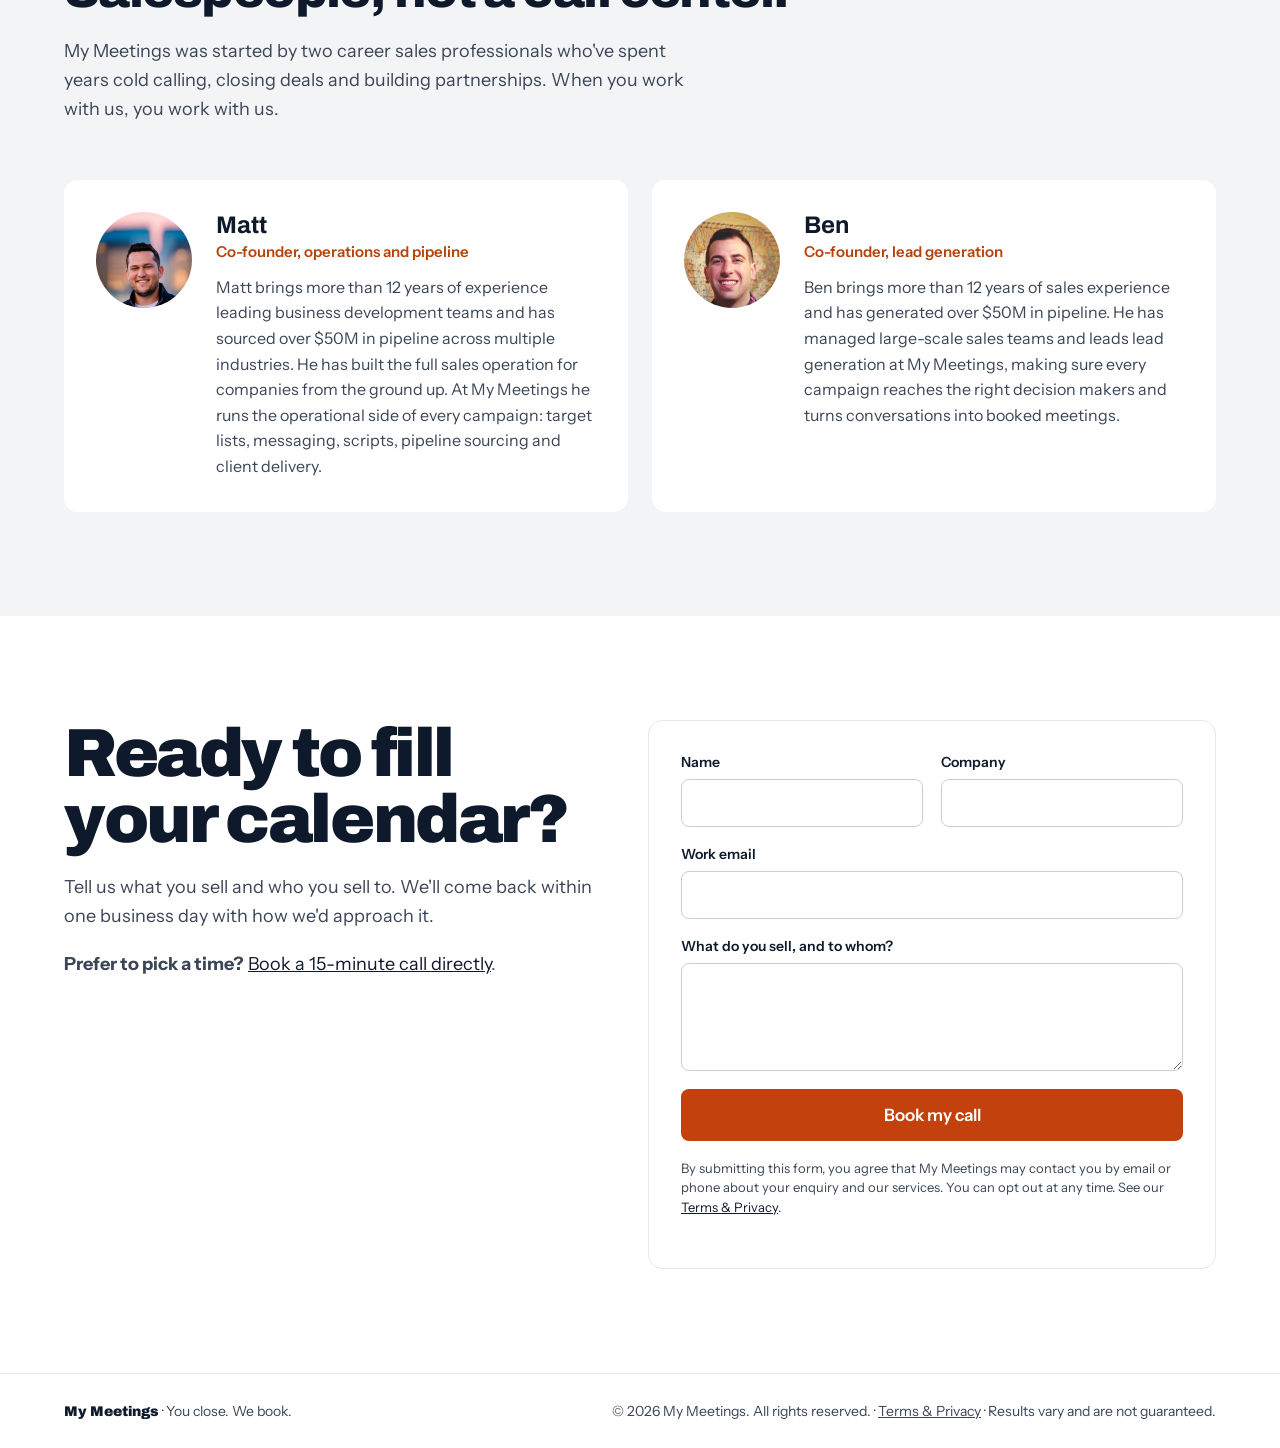
==== commit 7427bd74: "Add past-customer reactivation offer, service industries and Terms update Co-Authored-By: Claude Opu" ====
--- a/index.html
+++ b/index.html
@@ -4,7 +4,7 @@
 <meta charset="utf-8">
 <meta name="viewport" content="width=device-width, initial-scale=1">
 <title>My Meetings | Outsourced appointment setting for your business</title>
-<meta name="description" content="My Meetings books qualified sales meetings for US businesses. We make the cold calls, you take the meetings.">
+<meta name="description" content="My Meetings is your outsourced sales team. We cold call new prospects and your past customers, and put booked meetings and jobs straight into your calendar.">
 <link rel="icon" href="data:image/svg+xml,%3Csvg xmlns='http://www.w3.org/2000/svg' viewBox='0 0 34 34'%3E%3Crect x='1' y='4' width='32' height='29' rx='7' fill='%230E1A2B'/%3E%3Crect x='8' y='1' width='4' height='8' rx='2' fill='%230E1A2B'/%3E%3Crect x='22' y='1' width='4' height='8' rx='2' fill='%230E1A2B'/%3E%3Cpath d='M10 20.5l4.5 4.5L24 15' fill='none' stroke='%23C2410C' stroke-width='3.4' stroke-linecap='round' stroke-linejoin='round'/%3E%3C/svg%3E">
 <link rel="preconnect" href="https://fonts.googleapis.com">
 <link rel="preconnect" href="https://fonts.gstatic.com" crossorigin>
@@ -20,6 +20,7 @@
       <span class="brand-name">My Meetings</span>
     </a>
     <div class="nav-links">
+      <a href="#reactivate">Past customers</a>
       <a href="/industries/">Industries</a>
       <a href="#how">How it works</a>
       <a href="#pricing">Pricing</a>
@@ -34,7 +35,7 @@
     <div class="hero-copy">
       <p class="eyebrow">Outsourced appointment setting for your business</p>
       <h1>Your calendar, fully booked.</h1>
-      <p class="hero-sub">We pick up the phone so you don't have to. My Meetings cold calls your ideal customers and puts qualified meetings straight into your calendar.</p>
+      <p class="hero-sub">We pick up the phone so you don't have to. We call new prospects and your past customers, and put booked meetings straight into your calendar.</p>
       <div class="hero-ctas">
         <a href="https://calendar.app.google/SZUshR72f5yuWTv38" target="_blank" rel="noopener" class="btn btn-accent">Book a 15-minute call</a>
         <a href="#how" class="btn btn-outline">See how it works</a>
@@ -64,15 +65,60 @@
     </div>
   </section>
 
+  <section id="services" class="wrap section services">
+    <p class="eyebrow">Two ways we grow your business</p>
+    <h2 class="h2">New customers, and the ones you already have.</h2>
+    <div class="offers">
+      <div class="offer">
+        <p class="offer-tag">For companies that sell to businesses</p>
+        <h3>Find new customers</h3>
+        <p>We cold call businesses that fit your ideal customer, reach the decision maker and book qualified sales meetings for your team.</p>
+        <ul>
+          <li>Target list built for you</li>
+          <li>Decision makers reached by phone</li>
+          <li>Meetings with notes in your calendar</li>
+        </ul>
+        <a href="/industries/" class="offer-link">See the industries we serve</a>
+      </div>
+      <div class="offer offer-dark">
+        <p class="offer-tag">For service businesses</p>
+        <h3>Bring back past customers</h3>
+        <p>You've served hundreds of customers over the last year or two. They know you and trust you, but nobody has time to call them all. We do, and book them in for their next service.</p>
+        <ul>
+          <li>Your customer list, worked by phone</li>
+          <li>Up to 150 calls a day</li>
+          <li>Booked jobs straight into your calendar</li>
+        </ul>
+        <a href="#reactivate" class="offer-link">How it works</a>
+      </div>
+    </div>
+  </section>
+
+  <section id="reactivate" class="reactivate">
+    <div class="wrap section reactivate-inner">
+      <div class="reactivate-copy">
+        <p class="eyebrow">The hidden gems in your customer list</p>
+        <h2 class="h2">Your next jobs are already in your records.</h2>
+        <p class="lede">Service businesses sit on years of customer history: the system serviced two winters ago, the patient overdue for a check-up, the client who never booked a follow-up. These people already know you. They just need someone to pick up the phone.</p>
+        <p class="lede">That's what we do all day. We become your outsourced sales team, work through your list and book them back in, for one flat monthly fee.</p>
+        <ol class="mini-steps">
+          <li><span>1</span>Send us your customer list</li>
+          <li><span>2</span>We call, up to 150 a day</li>
+          <li><span>3</span>Booked jobs land in your calendar</li>
+        </ol>
+      </div>
+    </div>
+  </section>
+
   <section id="how" class="wrap section">
     <p class="eyebrow">What we do</p>
-    <h2 class="h2">Your outsourced sales team, without the hiring.</h2>
+    <h2 class="h2">How it works, without the hiring.</h2>
     <p class="lede">Prospecting is the part of sales nobody has time for. We handle it end to end, so your people spend their days in meetings, not on the phone chasing them.</p>
     <div class="grid grid-4">
       <div class="card"><div class="step-num">01</div><h3>We learn your offer</h3><p>One onboarding call to understand what you sell, who buys it and what a great meeting looks like for you.</p></div>
-      <div class="card"><div class="step-num">02</div><h3>We build your list</h3><p>We find the businesses in your territory and the right person to talk to at each one.</p></div>
-      <div class="card"><div class="step-num">03</div><h3>We make the calls</h3><p>Experienced, native English callers reach decision makers by phone, backed by a short email follow-up.</p></div>
-      <div class="card"><div class="step-num">04</div><h3>You take the meetings</h3><p>Qualified meetings land in your calendar with notes on each prospect, plus a simple weekly report.</p></div>
+      <div class="card"><div class="step-num">02</div><h3>We build your list</h3><p>We find new prospects in your territory, or work through your past customers, and the right person to talk to.</p></div>
+      <div class="card"><div class="step-num">03</div><h3>We make the calls</h3><p>Experienced, native English callers reach the right people by phone, backed by a short email follow-up.</p></div>
+      <div class="card"><div class="step-num">04</div><h3>You take the meetings</h3><p>Qualified meetings and booked jobs land in your calendar with notes on each prospect, plus a simple weekly report.</p></div>
     </div>
   </section>
 
@@ -97,14 +143,14 @@
       <div class="plan">
         <div><h3>Pilot</h3><p class="desc">Try us for a month and see the results.</p></div>
         <div class="price">$1,500<small> first month</small></div>
-        <ul><li>Calling campaign based on your target market</li><li>Enriched target list built for you, with decision makers and contact details</li><li>Meetings booked into your calendar</li><li>End-of-month results review</li></ul>
+        <ul><li>Calling campaign for new prospects or past customers</li><li>Enriched target list built for you, with decision makers and contact details</li><li>Meetings booked into your calendar</li><li>End-of-month results review</li></ul>
         <a href="https://calendar.app.google/SZUshR72f5yuWTv38" target="_blank" rel="noopener" class="btn btn-outline">Start a pilot</a>
       </div>
       <div class="plan featured">
         <span class="badge">Most popular</span>
         <div><h3>Retainer</h3><p class="desc">An ongoing stream of meetings, every month.</p></div>
         <div class="price">$2,000<small> /month</small></div>
-        <ul><li>Daily calling plus email follow-up</li><li>Custom script written with you</li><li>A sales one-pager created for your offer</li><li>Meetings with prospect notes</li><li>Weekly performance report</li><li>Month to month, cancel anytime</li></ul>
+        <ul><li>Daily calling, up to 150 calls a day</li><li>Email follow-up</li><li>Custom script written with you</li><li>A sales one-pager created for your offer</li><li>Meetings with prospect notes</li><li>Weekly performance report</li><li>Month to month, cancel anytime</li></ul>
         <a href="https://calendar.app.google/SZUshR72f5yuWTv38" target="_blank" rel="noopener" class="btn btn-accent">Book a call</a>
       </div>
       <div class="plan">
--- a/styles.css
+++ b/styles.css
@@ -189,3 +189,24 @@
 .legal ul { margin: 0 0 10px; padding-left: 22px; }
 .legal strong { color: var(--ink); }
 .legal p.eyebrow { color: var(--accent-text); font-size: 14px; margin: 0 0 14px; }
+
+/* Two offers + past customers */
+.offers { margin-top: 56px; display: grid; gap: 24px; grid-template-columns: repeat(auto-fit, minmax(320px, 1fr)); }
+.offer { border: 1px solid var(--line); border-radius: 16px; padding: 36px; display: flex; flex-direction: column; gap: 14px; }
+.offer h3 { margin: 0; font-family: 'Archivo', sans-serif; font-weight: 800; font-size: 30px; letter-spacing: -0.02em; }
+.offer p { margin: 0; font-size: 17px; line-height: 1.6; color: var(--muted); }
+.offer .offer-tag { font-size: 13px; font-weight: 600; letter-spacing: 0.1em; text-transform: uppercase; color: var(--accent-text); }
+.offer ul { margin: 4px 0 0; padding-left: 20px; font-size: 16px; line-height: 1.9; color: var(--muted); }
+.offer-link { margin-top: auto; padding-top: 10px; font-weight: 600; color: var(--accent-text); text-decoration: none; }
+.offer-link::after { content: " \2192"; }
+.offer-dark { background: var(--ink); border-color: var(--ink); color: #fff; }
+.offer-dark p, .offer-dark ul { color: var(--muted-on-dark); }
+.offer-dark .offer-tag, .offer-dark .offer-link { color: #F4A06B; }
+.reactivate { background: var(--soft); border-top: 1px solid var(--line); border-bottom: 1px solid var(--line); }
+.reactivate-copy { max-width: 820px; }
+.mini-steps { list-style: none; margin: 40px 0 0; padding: 0; display: grid; gap: 16px; grid-template-columns: repeat(auto-fit, minmax(220px, 1fr)); }
+.mini-steps li { display: flex; align-items: center; gap: 14px; background: #fff; border: 1px solid var(--line); border-radius: 12px; padding: 20px; font-family: 'Archivo', sans-serif; font-size: 18px; font-weight: 700; }
+.mini-steps span { flex: none; width: 36px; height: 36px; border-radius: 50%; background: var(--accent); color: #fff; display: flex; align-items: center; justify-content: center; font-size: 16px; }
+.ind-group { margin: 56px 0 0; font-family: 'Archivo', sans-serif; font-weight: 800; font-size: 26px; letter-spacing: -0.02em; }
+.ind-group span { display: block; margin-top: 4px; font-family: 'Instrument Sans', sans-serif; font-weight: 500; font-size: 16px; letter-spacing: 0; color: var(--muted); }
+.ind-group + .ind-grid { margin-top: 20px; }
